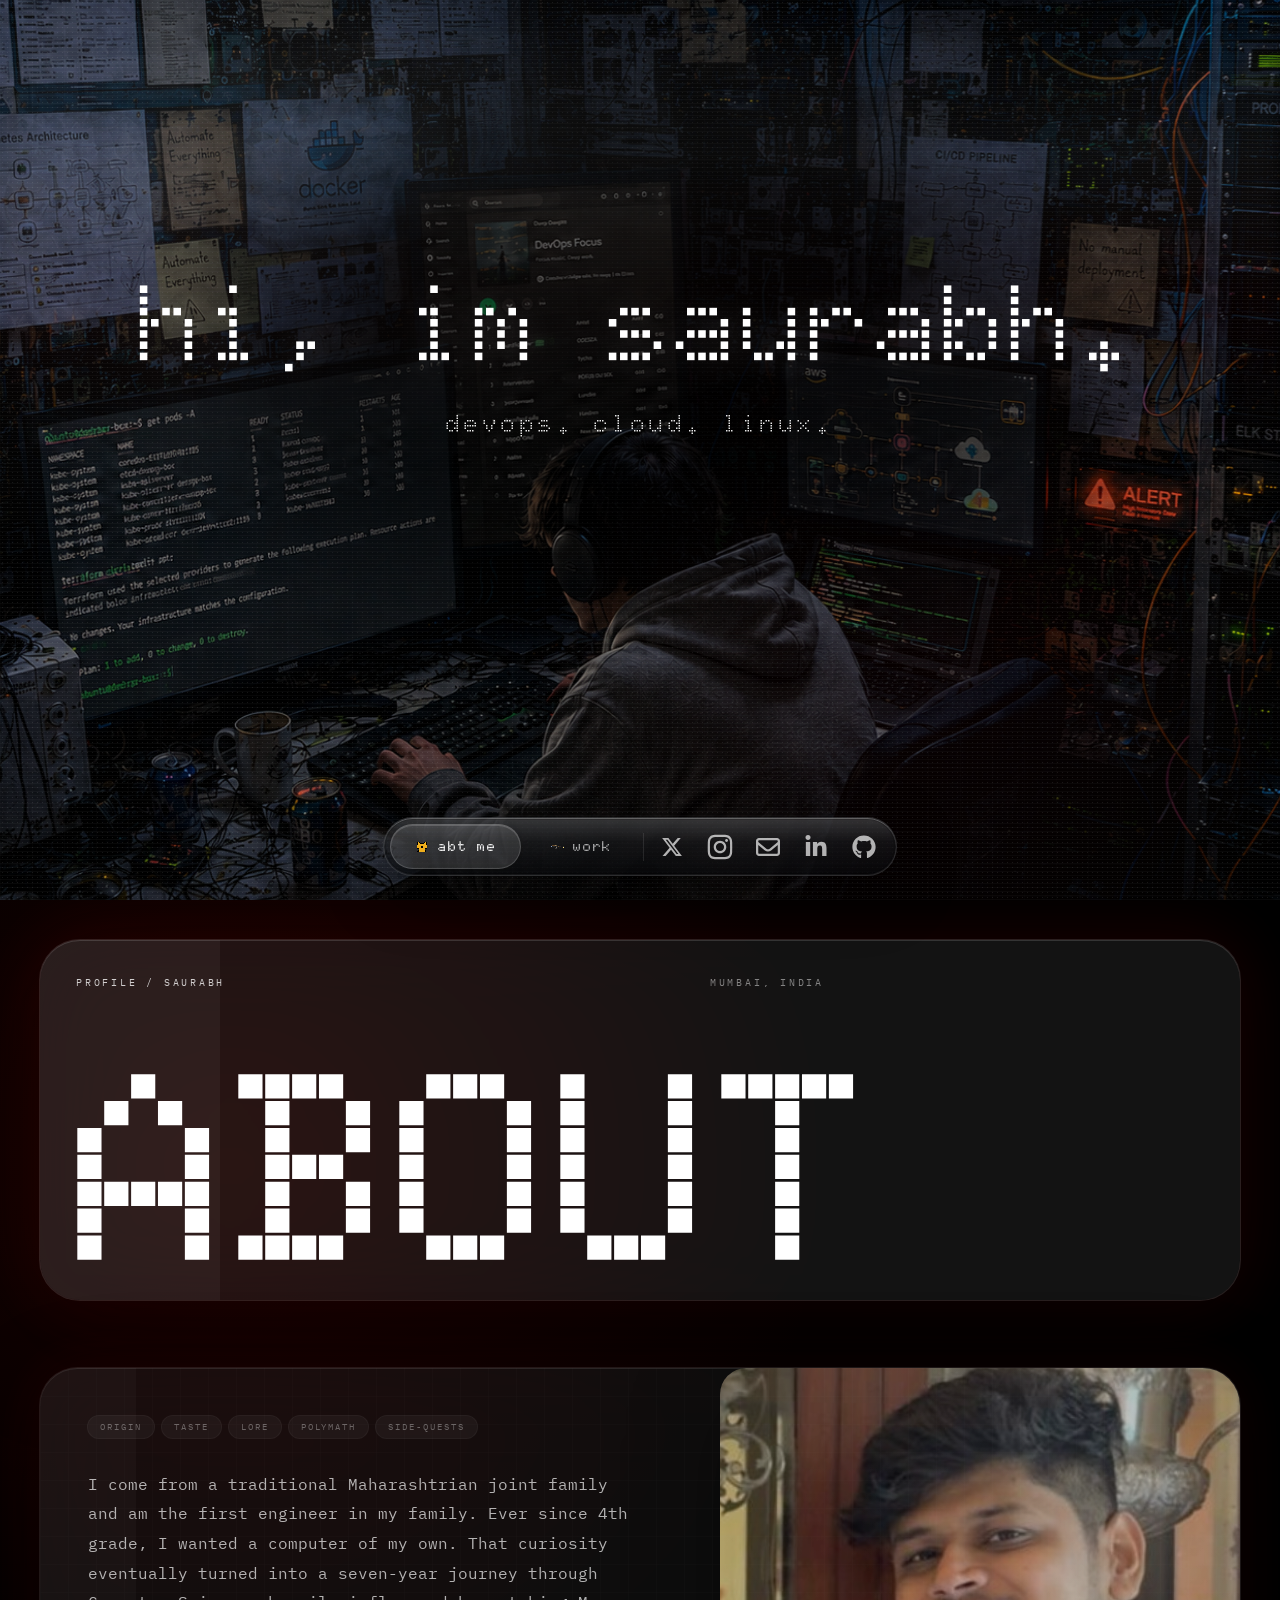
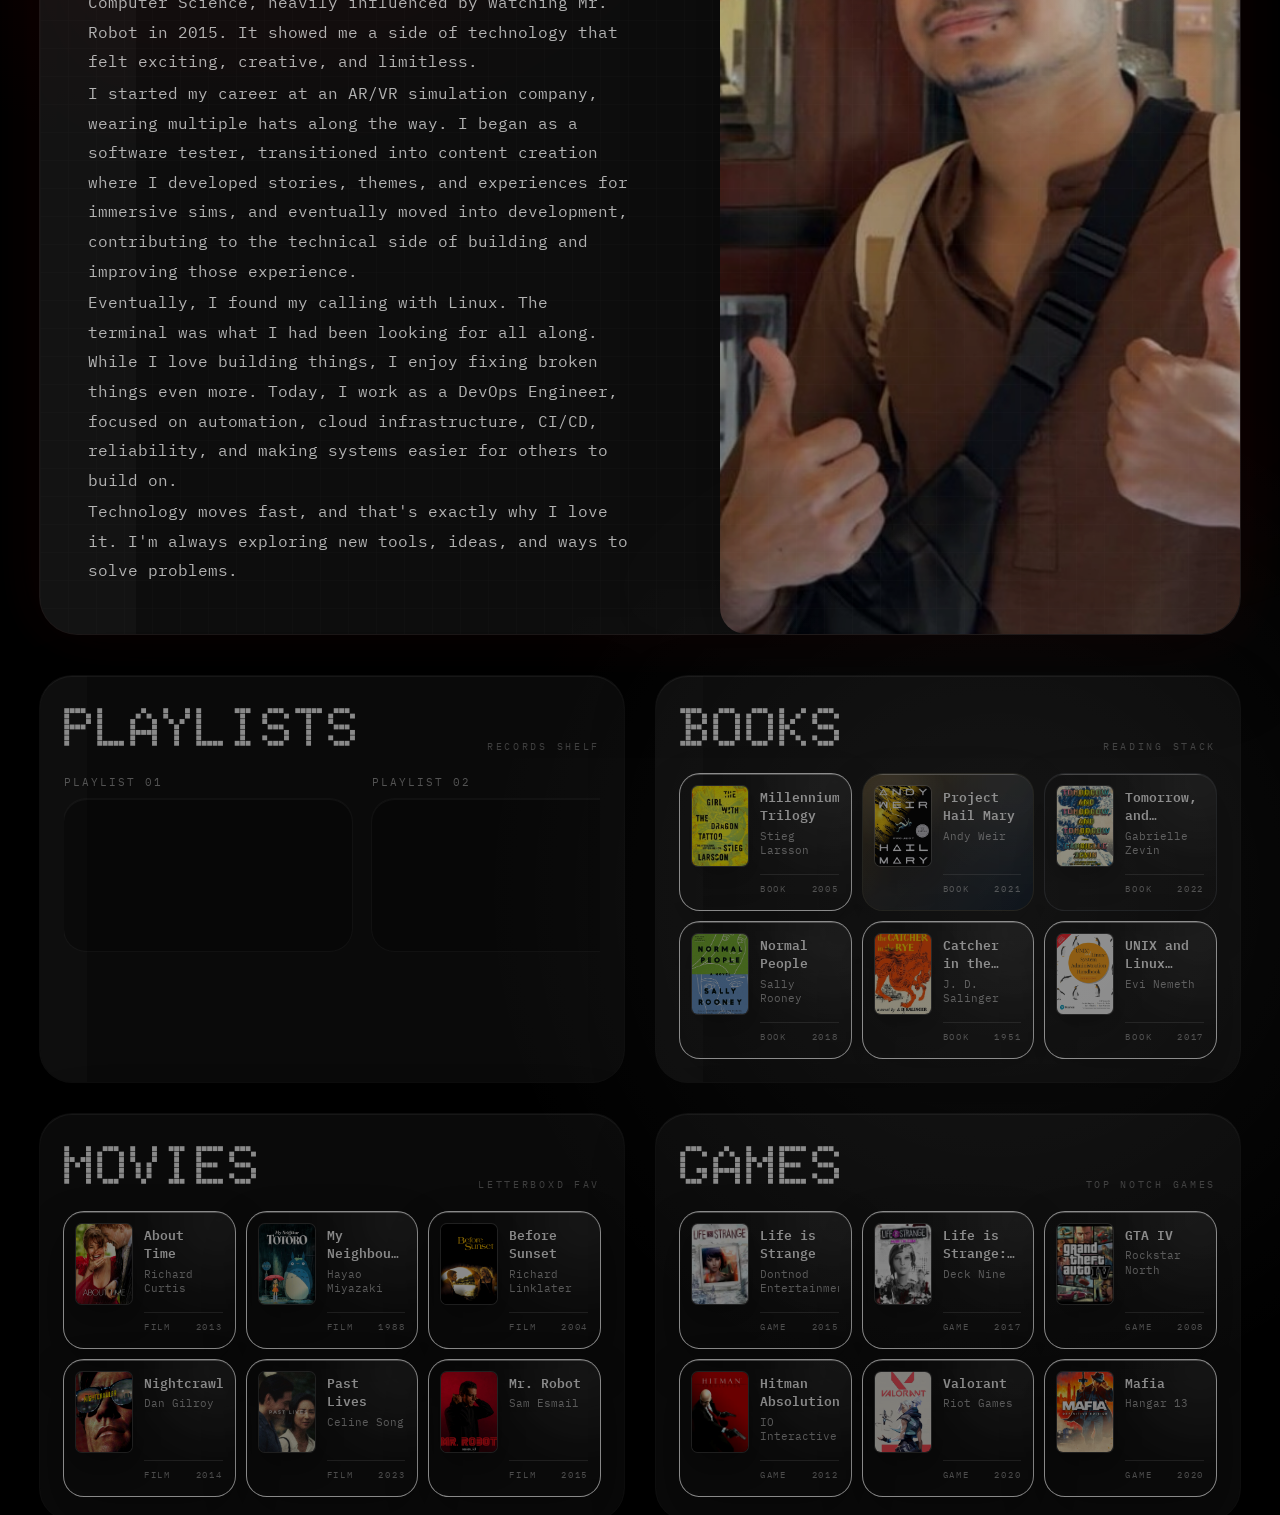
==== index.html @ ac7be582 "Initial commit baby" ====
﻿<!DOCTYPE html><html lang="en">
<head><meta charSet="utf-8"/><meta name="viewport" content="width=device-width, initial-scale=1"/><title>Saurabh Jadhav</title><link rel="preconnect" href="https://fonts.googleapis.com/"/><link rel="preconnect" href="https://fonts.gstatic.com/" crossorigin="anonymous"/><link rel="stylesheet" href="https://fonts.googleapis.com/css2?family=Doto:wght@400..900&amp;family=IBM+Plex+Mono:wght@400;500;600&amp;family=Lora:wght@500;600;700&amp;family=Tektur:wght@500;600;700;800&amp;display=swap"/><link rel="icon" type="image/png" sizes="64x64" href="favicon.png"/><link rel="shortcut icon" href="favicon.ico"/><link rel="stylesheet" href="assets/tailwind-BLJyI5Uo.css"/></head><body><main class="bg-ink text-fog"><section id="hero" class="relative isolate min-h-[100svh] overflow-hidden"><div class="absolute inset-0"><img src="background.png" alt="" class="h-full w-full object-cover object-center will-change-transform" style="transform:scale(1.08)"/></div><div aria-hidden="true" class="pointer-events-none absolute inset-0 z-[1] bg-[url(&#x27;/background.png&#x27;)] bg-cover bg-center opacity-20 mix-blend-screen will-change-transform [clip-path:polygon(0_8%,100%_0,100%_18%,0_28%)]" style="opacity:0.12;transform:translateX(18px) translateY(-10px)"></div><div aria-hidden="true" class="pointer-events-none absolute inset-0 z-[2] mix-blend-screen motion-safe:animate-hero-static [background-image:repeating-linear-gradient(0deg,rgba(255,255,255,0.16)_0px,rgba(255,255,255,0.16)_1px,transparent_1px,transparent_4px),radial-gradient(circle_at_24%_18%,rgba(255,255,255,0.18),transparent_30%),radial-gradient(circle_at_72%_76%,rgba(211,23,10,0.22),transparent_34%)]" style="opacity:0.18"></div><div aria-hidden="true" class="pointer-events-none absolute inset-0 z-[3] [background-image:linear-gradient(rgba(255,255,255,0.16)_1px,transparent_1px),linear-gradient(90deg,rgba(255,255,255,0.16)_1px,transparent_1px)] [background-size:32px_32px]" style="opacity:0.08"></div><div aria-hidden="true" class="pointer-events-none absolute inset-0 z-[4] opacity-[0.09] motion-safe:animate-hero-static [background-image:radial-gradient(rgba(255,255,255,0.95)_0.7px,transparent_0.7px)] [background-size:5px_5px]"></div><div aria-hidden="true" class="pointer-events-none absolute inset-x-0 top-0 z-[5] h-1/2 bg-[linear-gradient(180deg,transparent,rgba(255,255,255,0.26),rgba(211,23,10,0.18),transparent)] mix-blend-screen blur-sm motion-safe:animate-scan-roll" style="opacity:0.18"></div><div aria-hidden="true" class="pointer-events-none absolute inset-x-[-18%] top-[-28%] z-[5] h-[42rem] rotate-[-9deg] bg-[linear-gradient(90deg,transparent,rgba(255,255,255,0.18),transparent)] blur-2xl" style="opacity:0.14;transform:translateX(-18%)"></div><div class="relative z-10 flex min-h-[100svh] items-center justify-center px-4 py-20 text-center sm:px-6"><div class="relative w-full max-w-5xl -translate-y-10 sm:-translate-y-20 lg:-translate-y-24"><div aria-hidden="true" class="absolute left-1/2 top-1/2 -z-10 h-72 w-[min(92vw,54rem)] -translate-x-1/2 -translate-y-1/2 rounded-full bg-black/58 blur-[78px] sm:h-[22rem] md:h-[26rem]"></div><div class="relative" style="filter:blur(0px);opacity:1;transform:none"><h1 class="font-doto text-[3.25rem] leading-[1.04] font-semibold tracking-normal text-white drop-shadow-[0_0_16px_rgba(255,255,255,0.16)] sm:text-[4.5rem] md:text-[5.75rem] lg:text-[7rem]"><span class=""><span class="" style="opacity:0.35;filter:blur(8px)">h</span><span class="" style="opacity:0.35;filter:blur(8px)">i</span><span class="" style="opacity:0.35;filter:blur(8px)">,</span><span class="" style="opacity:0.35;filter:blur(8px)"> </span><span class="" style="opacity:0.35;filter:blur(8px)">i</span><span class="" style="opacity:0.35;filter:blur(8px)">m</span><span class="" style="opacity:0.35;filter:blur(8px)"> </span><span class="" style="opacity:0.35;filter:blur(8px)">s</span><span class="" style="opacity:0.35;filter:blur(8px)">a</span><span class="" style="opacity:0.35;filter:blur(8px)">u</span><span class="" style="opacity:0.35;filter:blur(8px)">r</span><span class="" style="opacity:0.35;filter:blur(8px)">a</span><span class="" style="opacity:0.35;filter:blur(8px)">b</span><span class="" style="opacity:0.35;filter:blur(8px)">h</span><span class="" style="opacity:0.35;filter:blur(8px)">.</span></span></h1><p class="mt-5 font-doto text-[14px] font-medium tracking-[0.1em] text-white/90 sm:mt-6 sm:text-[19px] sm:tracking-[0.14em] md:text-[25px]"><span class=""><span class="" style="opacity:0.35;filter:blur(8px)">d</span><span class="" style="opacity:0.35;filter:blur(8px)">e</span><span class="" style="opacity:0.35;filter:blur(8px)">v</span><span class="" style="opacity:0.35;filter:blur(8px)">o</span><span class="" style="opacity:0.35;filter:blur(8px)">p</span><span class="" style="opacity:0.35;filter:blur(8px)">s</span><span class="" style="opacity:0.35;filter:blur(8px)">.</span><span class="" style="opacity:0.35;filter:blur(8px)"> </span><span class="" style="opacity:0.35;filter:blur(8px)">c</span><span class="" style="opacity:0.35;filter:blur(8px)">l</span><span class="" style="opacity:0.35;filter:blur(8px)">o</span><span class="" style="opacity:0.35;filter:blur(8px)">u</span><span class="" style="opacity:0.35;filter:blur(8px)">d</span><span class="" style="opacity:0.35;filter:blur(8px)">.</span><span class="" style="opacity:0.35;filter:blur(8px)"> </span><span class="" style="opacity:0.35;filter:blur(8px)">l</span><span class="" style="opacity:0.35;filter:blur(8px)">i</span><span class="" style="opacity:0.35;filter:blur(8px)">n</span><span class="" style="opacity:0.35;filter:blur(8px)">u</span><span class="" style="opacity:0.35;filter:blur(8px)">x</span><span class="" style="opacity:0.35;filter:blur(8px)">.</span><span class="" style="opacity:0.35;filter:blur(8px)"> </span></span></p></div></div></div></section><header class="pointer-events-none fixed inset-x-0 bottom-[calc(0.75rem+env(safe-area-inset-bottom))] z-30 flex w-full justify-center px-2 transition-transform duration-300 ease-out sm:bottom-6 sm:px-3 translate-y-0" data-site-nav="true"><div class="pointer-events-auto relative max-w-[calc(100vw-1rem)] overflow-hidden rounded-full border border-white/14 bg-[rgba(10,12,17,0.42)] p-1 shadow-nav-glass backdrop-blur-2xl sm:max-w-full sm:p-1.5"><span aria-hidden="true" class="pointer-events-none absolute inset-0 rounded-full bg-[linear-gradient(180deg,rgba(255,255,255,0.18),rgba(255,255,255,0.045)_42%,rgba(0,0,0,0.12))]"></span><span aria-hidden="true" class="pointer-events-none absolute inset-px rounded-full border border-black/18"></span><nav aria-label="Primary" class="relative flex max-w-full items-center justify-start gap-1 overflow-x-auto [-ms-overflow-style:none] [scrollbar-width:none] sm:justify-center sm:gap-1.5 sm:overflow-visible [&amp;::-webkit-scrollbar]:hidden"><div class="relative flex shrink-0 items-center justify-center gap-0.5 sm:gap-1"><a href="index.html#about" class="relative z-10 min-w-[4.65rem] shrink-0 rounded-full px-2.5 py-2.5 text-center font-doto text-[10px] font-black tracking-[0.06em] outline-none focus-visible:ring-1 focus-visible:ring-white/30 sm:min-w-[7rem] sm:px-6 sm:py-3 sm:text-[14px] sm:tracking-[0.12em] text-white" tabindex="0"><span class="absolute inset-0 -z-10 rounded-full border border-white/16 bg-white/12 shadow-[inset_0_1px_0_rgba(255,255,255,0.16),0_8px_24px_rgba(0,0,0,0.22)]"></span><span class="relative z-10 flex items-center justify-center gap-1.5 sm:gap-2"><img src="./assets/cat.png" alt="Pixel Heart" class="h-4 w-4 shrink-0 sm:h-4 sm:w-3 [image-rendering:pixelated]">abt me</span></a><a href="work.html" class="relative z-10 min-w-[4.65rem] shrink-0 rounded-full px-2.5 py-2.5 text-center font-doto text-[10px] font-black tracking-[0.06em] outline-none focus-visible:ring-1 focus-visible:ring-white/30 sm:min-w-[7rem] sm:px-6 sm:py-3 sm:text-[14px] sm:tracking-[0.12em] text-white/70" tabindex="0"><span class="relative z-10 flex items-center justify-center gap-1.5 sm:gap-2"><img src="./assets/pc.png" alt="" aria-hidden="true" class="h-4 w-4 shrink-0 sm:h-4 sm:w-4" style="image-rendering:pixelated"/>work</span></a></div><span aria-hidden="true" class="h-7 w-px shrink-0 bg-white/10"></span><div class="flex shrink-0 items-center gap-0.5 pr-0.5 sm:gap-1 sm:pr-1"><a aria-label="X" class="flex h-9 w-9 shrink-0 items-center justify-center rounded-full text-white/68 transition-colors duration-150 hover:text-white sm:h-11 sm:w-11" href="https://x.com/sauwurabh" rel="noreferrer" target="_blank"><svg stroke="currentColor" fill="currentColor" stroke-width="0" viewBox="0 0 512 512" class="h-5 w-5 sm:h-5.5 sm:w-5.5" height="1em" width="1em" xmlns="http://www.w3.org/2000/svg"><path d="M389.2 48h70.6L305.6 224.2 487 464H345L233.7 318.6 106.5 464H35.8L200.7 275.5 26.8 48H172.4L272.9 180.9 389.2 48zM364.4 421.8h39.1L151.1 88h-42L364.4 421.8z"></path></svg></a><a aria-label="Instagram" class="flex h-9 w-9 shrink-0 items-center justify-center rounded-full text-white/68 transition-colors duration-150 hover:text-white sm:h-11 sm:w-11" href="https://www.instagram.com/sauwurabh/" rel="noreferrer" target="_blank"><svg stroke="currentColor" fill="currentColor" stroke-width="0" viewBox="0 0 448 512" class="h-6 w-6 sm:h-7 sm:w-7" height="1em" width="1em" xmlns="http://www.w3.org/2000/svg"><path d="M224.1 141c-63.6 0-114.9 51.3-114.9 114.9s51.3 114.9 114.9 114.9S339 319.5 339 255.9 287.7 141 224.1 141zm0 189.6c-41.1 0-74.7-33.5-74.7-74.7s33.5-74.7 74.7-74.7 74.7 33.5 74.7 74.7-33.6 74.7-74.7 74.7zm146.4-194.3c0 14.9-12 26.8-26.8 26.8-14.9 0-26.8-12-26.8-26.8s12-26.8 26.8-26.8 26.8 12 26.8 26.8zm76.1 27.2c-1.7-35.9-9.9-67.7-36.2-93.9-26.2-26.2-58-34.4-93.9-36.2-37-2.1-147.9-2.1-184.9 0-35.8 1.7-67.6 9.9-93.9 36.1s-34.4 58-36.2 93.9c-2.1 37-2.1 147.9 0 184.9 1.7 35.9 9.9 67.7 36.2 93.9s58 34.4 93.9 36.2c37 2.1 147.9 2.1 184.9 0 35.9-1.7 67.7-9.9 93.9-36.2 26.2-26.2 34.4-58 36.2-93.9 2.1-37 2.1-147.8 0-184.8zM398.8 388c-7.8 19.6-22.9 34.7-42.6 42.6-29.5 11.7-99.5 9-132.1 9s-102.7 2.6-132.1-9c-19.6-7.8-34.7-22.9-42.6-42.6-11.7-29.5-9-99.5-9-132.1s-2.6-102.7 9-132.1c7.8-19.6 22.9-34.7 42.6-42.6 29.5-11.7 99.5-9 132.1-9s102.7-2.6 132.1 9c19.6 7.8 34.7 22.9 42.6 42.6 11.7 29.5 9 99.5 9 132.1s2.7 102.7-9 132.1z"></path></svg></a><a aria-label="Mail" class="flex h-9 w-9 shrink-0 items-center justify-center rounded-full text-white/68 transition-colors duration-150 hover:text-white sm:h-11 sm:w-11" href="https://mail.google.com/mail/?view=cm&amp;fs=1&amp;to=saurabh9work%40gmail.com" rel="noreferrer" target="_blank"><svg stroke="currentColor" fill="currentColor" stroke-width="0" viewBox="0 0 512 512" class="h-5 w-5 sm:h-6 sm:w-6" height="1em" width="1em" xmlns="http://www.w3.org/2000/svg"><path d="M64 112c-8.8 0-16 7.2-16 16l0 22.1L220.5 291.7c20.7 17 50.4 17 71.1 0L464 150.1l0-22.1c0-8.8-7.2-16-16-16L64 112zM48 212.2L48 384c0 8.8 7.2 16 16 16l384 0c8.8 0 16-7.2 16-16l0-171.8L322 328.8c-38.4 31.5-93.7 31.5-132 0L48 212.2zM0 128C0 92.7 28.7 64 64 64l384 0c35.3 0 64 28.7 64 64l0 256c0 35.3-28.7 64-64 64L64 448c-35.3 0-64-28.7-64-64L0 128z"></path></svg></a><a aria-label="LinkedIn" class="flex h-9 w-9 shrink-0 items-center justify-center rounded-full text-white/68 transition-colors duration-150 hover:text-white sm:h-11 sm:w-11" href="https://www.linkedin.com/in/saurabh--jadhav/" rel="noreferrer" target="_blank"><svg stroke="currentColor" fill="currentColor" stroke-width="0" viewBox="0 0 448 512" class="h-5 w-5 sm:h-6 sm:w-6" height="1em" width="1em" xmlns="http://www.w3.org/2000/svg"><path d="M100.28 448H7.4V148.9h92.88zM53.79 108.1C24.09 108.1 0 83.5 0 53.8a53.79 53.79 0 0 1 107.58 0c0 29.7-24.1 54.3-53.79 54.3zM447.9 448h-92.68V302.4c0-34.7-.7-79.2-48.29-79.2-48.29 0-55.69 37.7-55.69 76.7V448h-92.78V148.9h89.08v40.8h1.3c12.4-23.5 42.69-48.3 87.88-48.3 94 0 111.28 61.9 111.28 142.3V448z"></path></svg></a><a aria-label="GitHub" class="flex h-9 w-9 shrink-0 items-center justify-center rounded-full text-white/68 transition-colors duration-150 hover:text-white sm:h-11 sm:w-11" href="https://github.com/saurabh-jadhav-09" rel="noreferrer" target="_blank"><svg stroke="currentColor" fill="currentColor" stroke-width="0" viewBox="0 0 496 512" class="h-5 w-5 sm:h-6 sm:w-6" height="1em" width="1em" xmlns="http://www.w3.org/2000/svg"><path d="M165.9 397.4c0 2-2.3 3.6-5.2 3.6-3.3.3-5.6-1.3-5.6-3.6 0-2 2.3-3.6 5.2-3.6 3-.3 5.6 1.3 5.6 3.6zm-31.1-4.5c-.7 2 1.3 4.3 4.3 4.9 2.6 1 5.6 0 6.2-2s-1.3-4.3-4.3-5.2c-2.6-.7-5.5.3-6.2 2.3zm44.2-1.7c-2.9.7-4.9 2.6-4.6 4.9.3 2 2.9 3.3 5.9 2.6 2.9-.7 4.9-2.6 4.6-4.6-.3-1.9-3-3.2-5.9-2.9zM244.8 8C106.1 8 0 113.3 0 252c0 110.9 69.8 205.8 169.5 239.2 12.8 2.3 17.3-5.6 17.3-12.1 0-6.2-.3-40.4-.3-61.4 0 0-70 15-84.7-29.8 0 0-11.4-29.1-27.8-36.6 0 0-22.9-15.7 1.6-15.4 0 0 24.9 2 38.6 25.8 21.9 38.6 58.6 27.5 72.9 20.9 2.3-16 8.8-27.1 16-33.7-55.9-6.2-112.3-14.3-112.3-110.5 0-27.5 7.6-41.3 23.6-58.9-2.6-6.5-11.1-33.3 2.6-67.9 20.9-6.5 69 27 69 27 20-5.6 41.5-8.5 62.8-8.5s42.8 2.9 62.8 8.5c0 0 48.1-33.6 69-27 13.7 34.7 5.2 61.4 2.6 67.9 16 17.7 25.8 31.5 25.8 58.9 0 96.5-58.9 104.2-114.8 110.5 9.2 7.9 17 22.9 17 46.4 0 33.7-.3 75.4-.3 83.6 0 6.5 4.6 14.4 17.3 12.1C428.2 457.8 496 362.9 496 252 496 113.3 383.5 8 244.8 8zM97.2 352.9c-1.3 1-1 3.3.7 5.2 1.6 1.6 3.9 2.3 5.2 1 1.3-1 1-3.3-.7-5.2-1.6-1.6-3.9-2.3-5.2-1zm-10.8-8.1c-.7 1.3.3 2.9 2.3 3.9 1.6 1 3.6.7 4.3-.7.7-1.3-.3-2.9-2.3-3.9-2-.6-3.6-.3-4.3.7zm32.4 35.6c-1.6 1.3-1 4.3 1.3 6.2 2.3 2.3 5.2 2.6 6.5 1 1.3-1.3.7-4.3-1.3-6.2-2.2-2.3-5.2-2.6-6.5-1zm-11.4-14.7c-1.6 1-1.6 3.6 0 5.9 1.6 2.3 4.3 3.3 5.6 2.3 1.6-1.3 1.6-3.9 0-6.2-1.4-2.3-4-3.3-5.6-2z"></path></svg></a></div></nav></div></header><section id="about" class="relative isolate min-h-screen-nav overflow-hidden bg-ink font-mono text-fog"><div aria-hidden="true" class="pointer-events-none absolute inset-0 -z-10 opacity-10 [background-image:radial-gradient(rgba(255,255,255,0.52)_0.62px,transparent_0.62px)] [background-size:6px_6px]"></div><div aria-hidden="true" class="pointer-events-none absolute inset-0 -z-20 bg-[radial-gradient(circle_at_18%_12%,rgba(211,23,10,0.12),transparent_28%),radial-gradient(circle_at_78%_72%,rgba(255,255,255,0.055),transparent_30%)]"></div><div aria-hidden="true" class="pointer-events-none absolute -right-32 top-1/3 -z-10 h-[30rem] w-[30rem] rounded-full bg-accent/16 blur-3xl" style="opacity:0.14;transform:translateY(44px)"></div><div class="mx-auto min-h-screen-nav w-full max-w-[1460px] px-4 py-6 pb-[calc(var(--site-nav-height)+2rem+env(safe-area-inset-bottom))] sm:px-8 sm:py-8 lg:px-10 lg:py-10 relative z-10 grid gap-8"><div><header class="relative isolate overflow-hidden rounded-[2rem] bg-white/[0.075] p-5 shadow-[0_30px_120px_rgba(0,0,0,0.42),0_0_74px_rgba(211,23,10,0.16),inset_0_1px_0_rgba(255,255,255,0.14)] ring-1 ring-white/12 backdrop-blur-2xl motion-safe:animate-glass-breathe sm:p-7 lg:rounded-[2.5rem] lg:p-9"><div aria-hidden="true" class="pointer-events-none absolute inset-y-0 -z-10 w-1/2 motion-safe:animate-glass-sheen left-[-35%] bg-white/[0.045] motion-safe:[animation-delay:-5.5s] motion-safe:[animation-duration:10.8s]"></div><div class="grid gap-2 font-mono text-[0.56rem] uppercase tracking-[0.18em] text-white/48 sm:grid-cols-3 sm:items-start sm:gap-3 sm:text-[0.62rem] sm:tracking-[0.28em]"><p class="text-white/78">profile / saurabh</p><p class="sm:text-right">mumbai, india</p></div><div class="pt-12 sm:pt-16 lg:pt-20"><h2 class="motion-safe:animate-work-reveal font-doto text-[clamp(4.2rem,21vw,19rem)] font-black uppercase leading-[0.72] tracking-section text-white [animation-delay:90ms] sm:text-[clamp(5.8rem,21vw,19rem)]">about</h2></div></header></div><main class="relative isolate min-w-0 w-full overflow-hidden rounded-[1.5rem] bg-white/[0.07] shadow-[0_24px_100px_rgba(0,0,0,0.42),0_0_64px_rgba(211,23,10,0.12),inset_0_1px_0_rgba(255,255,255,0.12)] ring-1 ring-white/12 backdrop-blur-2xl motion-safe:animate-glass-breathe motion-safe:[animation-delay:-2.8s] motion-safe:[animation-duration:12.2s] sm:rounded-[2rem] lg:rounded-[2.35rem]" style="opacity:0.76;transform:translateY(36px)"><div aria-hidden="true" class="pointer-events-none absolute inset-y-0 -z-10 w-1/2 motion-safe:animate-glass-sheen left-[-42%] bg-white/[0.035] motion-safe:[animation-delay:-3.9s] motion-safe:[animation-duration:12.4s]"></div><div aria-hidden="true" class="pointer-events-none absolute inset-0 z-10 opacity-[0.08] mix-blend-screen [background-image:linear-gradient(rgba(255,255,255,0.16)_1px,transparent_1px),linear-gradient(90deg,rgba(255,255,255,0.16)_1px,transparent_1px)] [background-size:28px_28px]"></div><div class="grid gap-6 lg:min-h-[44rem] lg:grid-cols-[minmax(0,1fr)_minmax(24rem,0.76fr)] lg:gap-8 xl:grid-cols-[minmax(0,0.96fr)_minmax(30rem,0.78fr)] xl:gap-10"><div class="flex min-w-0 flex-col justify-center p-4 sm:p-7 lg:p-9 xl:p-12"><div class="max-w-[54rem]"><div class="mb-8 flex flex-wrap gap-2 font-mono text-[0.56rem] uppercase tracking-[0.22em] text-white/46"><span class="rounded-full bg-white/[0.055] px-3 py-1 ring-1 ring-white/10">origin</span><span class="rounded-full bg-white/[0.055] px-3 py-1 ring-1 ring-white/10">taste</span><span class="rounded-full bg-white/[0.055] px-3 py-1 ring-1 ring-white/10">lore</span><span class="rounded-full bg-white/[0.055] px-3 py-1 ring-1 ring-white/10">polymath</span><span class="rounded-full bg-white/[0.055] px-3 py-1 ring-1 ring-white/10">side-quests</span></div><div class="max-w-[72ch] text-[0.92rem] leading-[1.85] text-white/90 sm:text-[1rem]"><div class="max-w-[74ch] space-y-0.5 lg:max-w-[78ch]">
  
  
  <p class="text-white/92">I come from a traditional Maharashtrian joint family and am the first engineer in my family. Ever since 4th grade, I wanted a computer of my own. That curiosity eventually turned into a seven-year journey through Computer Science, heavily influenced by watching Mr. Robot in 2015. It showed me a side of technology that felt exciting, creative, and limitless.</p>

  <p class="text-white/92">I started my career at an AR/VR simulation company, wearing multiple hats along the way. I began as a software tester, transitioned into content creation where I developed stories, themes, and experiences for immersive sims, and eventually moved into development, contributing to the technical side of building and improving those experience.</p>
  
  <p class="text-white/92">Eventually, I found my calling with Linux. The terminal was what I had been looking for all along. While I love building things, I enjoy fixing broken things even more. Today, I work as a DevOps Engineer, focused on automation, cloud infrastructure, CI/CD, reliability, and making systems easier for others to build on.</p>
  
  <p class="text-white/92">Technology moves fast, and that's exactly why I love it. I'm always exploring new tools, ideas, and ways to solve problems.</p>
  

</div></div></div></div><aside class="order-first min-h-[22rem] sm:min-h-[34rem] lg:order-none lg:min-h-full"><div class="relative h-full min-h-[22rem] overflow-hidden rounded-[1.25rem] bg-black/35 shadow-[0_30px_90px_rgba(0,0,0,0.38)] sm:min-h-[34rem] sm:rounded-[1.65rem] lg:min-h-full"><div class="absolute inset-[-8%] will-change-transform" style="transform:translateY(38px) scale(1.04) rotate(1.4deg)"><div aria-label="Portrait of Saurabh" class="h-full w-full bg-steel bg-cover bg-center bg-no-repeat" style="background-image:url('profile.png')"></div></div><div aria-hidden="true" class="pointer-events-none absolute inset-0 bg-[radial-gradient(circle_at_70%_18%,rgba(255,255,255,0.18),transparent_28%),linear-gradient(180deg,rgba(255,255,255,0.08),transparent_32%,rgba(0,0,0,0.18))]"></div></div></aside></div></main><footer class="flex w-full flex-col gap-8" style="opacity:0.72;transform:translateY(28px)"><div class="grid w-full gap-8 lg:grid-cols-2"><div class="relative isolate min-w-0 overflow-hidden rounded-[2rem] bg-white/[0.075] p-5 shadow-[0_18px_70px_rgba(0,0,0,0.34),inset_0_1px_0_rgba(255,255,255,0.10)] ring-1 ring-white/10 motion-safe:animate-glass-breathe [contain:paint] sm:p-6 motion-safe:[animation-delay:-5.6s] motion-safe:[animation-duration:13.1s]" style="opacity:0.75;transform:translateY(18px)"><div aria-hidden="true" class="pointer-events-none absolute inset-y-0 -z-10 w-1/2 motion-safe:animate-glass-sheen left-[-42%] bg-white/[0.032] motion-safe:[animation-delay:-7.4s] motion-safe:[animation-duration:14.2s]"></div><section><div class="flex items-end justify-between gap-4"><h2 class="font-doto text-[2rem] font-black uppercase leading-none tracking-section text-white sm:text-[3.4rem]">playlists</h2><p class="font-mono text-[0.56rem] uppercase tracking-[0.2em] text-white/42 sm:text-[0.6rem] sm:tracking-[0.28em]">records shelf</p></div><div class="mt-5 max-w-full overflow-x-auto pb-3 [-ms-overflow-style:none] [scrollbar-width:none] [&amp;::-webkit-scrollbar]:hidden"><div class="flex w-max max-w-none gap-4 sm:gap-5"><div class="w-[min(17.5rem,calc(100vw-4rem))] flex-none space-y-2 sm:w-72"><p class="font-mono text-[0.68rem] uppercase tracking-[0.18em] text-white/58">Playlist 01</p><div class="overflow-hidden rounded-[1.4rem] bg-theme-black/24 shadow-[inset_0_1px_0_rgba(255,255,255,0.08)] ring-1 ring-white/6"><iframe title="Playlist 01" src="https://open.spotify.com/embed/playlist/4TGBPS7rNeQ8NoDWRJEeUq?utm_source=generator" class="block h-[152px]" width="100%" height="152" allow="autoplay; clipboard-write; encrypted-media; fullscreen; picture-in-picture" loading="lazy"></iframe></div></div><div class="w-[min(17.5rem,calc(100vw-4rem))] flex-none space-y-2 sm:w-72"><p class="font-mono text-[0.68rem] uppercase tracking-[0.18em] text-white/58">Playlist 02</p><div class="overflow-hidden rounded-[1.4rem] bg-theme-black/24 shadow-[inset_0_1px_0_rgba(255,255,255,0.08)] ring-1 ring-white/6"><iframe title="Playlist 02" src="https://open.spotify.com/embed/playlist/1PzbJysjvEmlBXY9GV68Te?utm_source=generator" class="block h-[152px]" width="100%" height="152" allow="autoplay; clipboard-write; encrypted-media; fullscreen; picture-in-picture" loading="lazy"></iframe></div></div></div></div></section></div><div class="relative isolate min-w-0 overflow-hidden rounded-[2rem] bg-white/[0.075] p-5 shadow-[0_18px_70px_rgba(0,0,0,0.34),inset_0_1px_0_rgba(255,255,255,0.10)] ring-1 ring-white/10 motion-safe:animate-glass-breathe [contain:paint] sm:p-6 motion-safe:[animation-delay:-8.2s] motion-safe:[animation-duration:12.6s]" style="opacity:0.75;transform:translateY(18px)"><div aria-hidden="true" class="pointer-events-none absolute inset-y-0 -z-10 w-1/2 motion-safe:animate-glass-sheen left-[-42%] bg-white/[0.03] motion-safe:[animation-delay:-2.2s] motion-safe:[animation-duration:13.7s]"></div><section><div class="flex items-end justify-between gap-4"><h2 class="font-doto text-[2rem] font-black uppercase leading-none tracking-section text-white sm:text-[3.4rem]">books</h2><p class="font-mono text-[0.56rem] uppercase tracking-[0.2em] text-white/42 sm:text-[0.6rem] sm:tracking-[0.28em]">reading stack</p></div><div class="mt-5 grid gap-3 sm:grid-cols-2 xl:grid-cols-3"><article class="relative min-h-[8.5rem] overflow-hidden rounded-[1.25rem] p-3 shadow-[0_18px_46px_rgba(0,0,0,0.24),inset_0_1px_0_rgba(255,255,255,0.12)] ring-1 bg-[radial-gradient(circle_at_18%_14%,rgba(255,230,80,0.28),transparent_30%),linear-gradient(135deg,rgba(40,40,10,0.52),rgba(255,255,255,0.07)_48%,rgba(211,23,10,0.16))] ring-yellow-100/18"><div class="pointer-events-none absolute inset-x-0 top-0 h-px bg-white/35"></div><div class="pointer-events-none absolute -right-10 -top-12 h-28 w-28 rounded-full bg-white/14 blur-2xl"></div><div class="relative flex h-full items-start gap-3"><div class="relative h-20 w-14 flex-none overflow-hidden rounded-md bg-black/34 shadow-[0_12px_28px_rgba(0,0,0,0.28),inset_0_1px_0_rgba(255,255,255,0.12)] ring-1 ring-white/18"><img src="books/millennium-trilogy.png" alt="Millennium Trilogy" class="h-full w-full object-cover saturate-[1.18] contrast-[1.04]" loading="lazy"/></div><div class="flex min-w-0 flex-1 flex-col justify-between self-stretch py-0.5"><div class="space-y-1"><p class="text-[0.82rem] font-semibold leading-snug text-white line-clamp-2">Millennium Trilogy</p><p class="text-[0.68rem] leading-snug text-white/62 line-clamp-2">Stieg Larsson</p></div><div class="mt-3 flex items-center justify-between gap-2 border-t border-white/16 pt-2 font-mono text-[0.54rem] uppercase tracking-[0.2em] text-white/52"><span>book</span><span>2005</span></div></div></div></article><article class="relative min-h-[8.5rem] overflow-hidden rounded-[1.25rem] p-3 shadow-[0_18px_46px_rgba(0,0,0,0.24),inset_0_1px_0_rgba(255,255,255,0.12)] ring-1 bg-[radial-gradient(circle_at_18%_18%,rgba(255,255,255,0.2),transparent_30%),linear-gradient(135deg,rgba(244,180,55,0.26),rgba(255,255,255,0.07)_45%,rgba(0,40,85,0.3))] ring-yellow-100/16"><div class="pointer-events-none absolute inset-x-0 top-0 h-px bg-white/35"></div><div class="pointer-events-none absolute -right-10 -top-12 h-28 w-28 rounded-full bg-white/14 blur-2xl"></div><div class="relative flex h-full items-start gap-3"><div class="relative h-20 w-14 flex-none overflow-hidden rounded-md bg-black/34 shadow-[0_12px_28px_rgba(0,0,0,0.28),inset_0_1px_0_rgba(255,255,255,0.12)] ring-1 ring-white/18"><img src="books/project-hail-mary.png" alt="Project Hail Mary" class="h-full w-full object-cover saturate-[1.18] contrast-[1.04]" loading="lazy"/></div><div class="flex min-w-0 flex-1 flex-col justify-between self-stretch py-0.5"><div class="space-y-1"><p class="text-[0.82rem] font-semibold leading-snug text-white line-clamp-2">Project Hail Mary</p><p class="text-[0.68rem] leading-snug text-white/62 line-clamp-2">Andy Weir</p></div><div class="mt-3 flex items-center justify-between gap-2 border-t border-white/16 pt-2 font-mono text-[0.54rem] uppercase tracking-[0.2em] text-white/52"><span>book</span><span>2021</span></div></div></div></article><article class="relative min-h-[8.5rem] overflow-hidden rounded-[1.25rem] p-3 shadow-[0_18px_46px_rgba(0,0,0,0.24),inset_0_1px_0_rgba(255,255,255,0.12)] ring-1 bg-[radial-gradient(circle_at_18%_14%,rgba(120,180,255,0.22),transparent_30%),linear-gradient(135deg,rgba(0,40,85,0.48),rgba(255,120,180,0.18)_44%,rgba(255,255,255,0.06))] ring-blue-100/18"><div class="pointer-events-none absolute inset-x-0 top-0 h-px bg-white/35"></div><div class="pointer-events-none absolute -right-10 -top-12 h-28 w-28 rounded-full bg-white/14 blur-2xl"></div><div class="relative flex h-full items-start gap-3"><div class="relative h-20 w-14 flex-none overflow-hidden rounded-md bg-black/34 shadow-[0_12px_28px_rgba(0,0,0,0.28),inset_0_1px_0_rgba(255,255,255,0.12)] ring-1 ring-white/18"><img src="books/tomorrow-and-tomorrow-and-tomorrow.png" alt="Tomorrow, and Tomorrow, and Tomorrow" class="h-full w-full object-cover saturate-[1.18] contrast-[1.04]" loading="lazy"/></div><div class="flex min-w-0 flex-1 flex-col justify-between self-stretch py-0.5"><div class="space-y-1"><p class="text-[0.82rem] font-semibold leading-snug text-white line-clamp-2">Tomorrow, and Tomorrow, and Tomorrow</p><p class="text-[0.68rem] leading-snug text-white/62 line-clamp-2">Gabrielle Zevin</p></div><div class="mt-3 flex items-center justify-between gap-2 border-t border-white/16 pt-2 font-mono text-[0.54rem] uppercase tracking-[0.2em] text-white/52"><span>book</span><span>2022</span></div></div></div></article><article class="relative min-h-[8.5rem] overflow-hidden rounded-[1.25rem] p-3 shadow-[0_18px_46px_rgba(0,0,0,0.24),inset_0_1px_0_rgba(255,255,255,0.12)] ring-1 bg-[radial-gradient(circle_at_18%_16%,rgba(120,200,140,0.24),transparent_30%),linear-gradient(135deg,rgba(20,60,80,0.52),rgba(255,255,255,0.06)_48%,rgba(0,40,85,0.22))] ring-emerald-100/16"><div class="pointer-events-none absolute inset-x-0 top-0 h-px bg-white/35"></div><div class="pointer-events-none absolute -right-10 -top-12 h-28 w-28 rounded-full bg-white/14 blur-2xl"></div><div class="relative flex h-full items-start gap-3"><div class="relative h-20 w-14 flex-none overflow-hidden rounded-md bg-black/34 shadow-[0_12px_28px_rgba(0,0,0,0.28),inset_0_1px_0_rgba(255,255,255,0.12)] ring-1 ring-white/18"><img src="books/normal-people.png" alt="Normal People" class="h-full w-full object-cover saturate-[1.18] contrast-[1.04]" loading="lazy"/></div><div class="flex min-w-0 flex-1 flex-col justify-between self-stretch py-0.5"><div class="space-y-1"><p class="text-[0.82rem] font-semibold leading-snug text-white line-clamp-2">Normal People</p><p class="text-[0.68rem] leading-snug text-white/62 line-clamp-2">Sally Rooney</p></div><div class="mt-3 flex items-center justify-between gap-2 border-t border-white/16 pt-2 font-mono text-[0.54rem] uppercase tracking-[0.2em] text-white/52"><span>book</span><span>2018</span></div></div></div></article><article class="relative min-h-[8.5rem] overflow-hidden rounded-[1.25rem] p-3 shadow-[0_18px_46px_rgba(0,0,0,0.24),inset_0_1px_0_rgba(255,255,255,0.12)] ring-1 bg-[radial-gradient(circle_at_18%_16%,rgba(255,160,80,0.26),transparent_30%),linear-gradient(135deg,rgba(80,40,10,0.46),rgba(255,255,255,0.08)_48%,rgba(211,23,10,0.12))] ring-orange-200/18"><div class="pointer-events-none absolute inset-x-0 top-0 h-px bg-white/35"></div><div class="pointer-events-none absolute -right-10 -top-12 h-28 w-28 rounded-full bg-white/14 blur-2xl"></div><div class="relative flex h-full items-start gap-3"><div class="relative h-20 w-14 flex-none overflow-hidden rounded-md bg-black/34 shadow-[0_12px_28px_rgba(0,0,0,0.28),inset_0_1px_0_rgba(255,255,255,0.12)] ring-1 ring-white/18"><img src="books/catcher-in-the-rye.png" alt="Catcher in the Rye" class="h-full w-full object-cover saturate-[1.18] contrast-[1.04]" loading="lazy"/></div><div class="flex min-w-0 flex-1 flex-col justify-between self-stretch py-0.5"><div class="space-y-1"><p class="text-[0.82rem] font-semibold leading-snug text-white line-clamp-2">Catcher in the Rye</p><p class="text-[0.68rem] leading-snug text-white/62 line-clamp-2">J. D. Salinger</p></div><div class="mt-3 flex items-center justify-between gap-2 border-t border-white/16 pt-2 font-mono text-[0.54rem] uppercase tracking-[0.2em] text-white/52"><span>book</span><span>1951</span></div></div></div></article><article class="relative min-h-[8.5rem] overflow-hidden rounded-[1.25rem] p-3 shadow-[0_18px_46px_rgba(0,0,0,0.24),inset_0_1px_0_rgba(255,255,255,0.12)] ring-1 bg-[radial-gradient(circle_at_18%_14%,rgba(255,180,100,0.26),transparent_30%),linear-gradient(135deg,rgba(40,30,20,0.5),rgba(255,255,255,0.07)_48%,rgba(0,40,85,0.2))] ring-orange-100/16"><div class="pointer-events-none absolute inset-x-0 top-0 h-px bg-white/35"></div><div class="pointer-events-none absolute -right-10 -top-12 h-28 w-28 rounded-full bg-white/14 blur-2xl"></div><div class="relative flex h-full items-start gap-3"><div class="relative h-20 w-14 flex-none overflow-hidden rounded-md bg-black/34 shadow-[0_12px_28px_rgba(0,0,0,0.28),inset_0_1px_0_rgba(255,255,255,0.12)] ring-1 ring-white/18"><img src="books/unix-and-linux-handbook.png" alt="UNIX and Linux Handbook" class="h-full w-full object-cover saturate-[1.18] contrast-[1.04]" loading="lazy"/></div><div class="flex min-w-0 flex-1 flex-col justify-between self-stretch py-0.5"><div class="space-y-1"><p class="text-[0.82rem] font-semibold leading-snug text-white line-clamp-2">UNIX and Linux Handbook</p><p class="text-[0.68rem] leading-snug text-white/62 line-clamp-2">Evi Nemeth</p></div><div class="mt-3 flex items-center justify-between gap-2 border-t border-white/16 pt-2 font-mono text-[0.54rem] uppercase tracking-[0.2em] text-white/52"><span>book</span><span>2017</span></div></div></div></article>
</div></section></div></div><div class="grid w-full gap-8 lg:grid-cols-2"><div class="relative isolate min-w-0 overflow-hidden rounded-[2rem] bg-white/[0.075] p-5 shadow-[0_18px_70px_rgba(0,0,0,0.34),inset_0_1px_0_rgba(255,255,255,0.10)] ring-1 ring-white/10 motion-safe:animate-glass-breathe [contain:paint] sm:p-6 motion-safe:[animation-delay:-6.4s] motion-safe:[animation-duration:13.4s]" style="opacity:0.75;transform:translateY(18px)"><div aria-hidden="true" class="pointer-events-none absolute inset-y-0 -z-10 w-1/2 motion-safe:animate-glass-sheen left-[-42%] bg-white/[0.028] motion-safe:[animation-delay:-4.8s] motion-safe:[animation-duration:14.8s]"></div><section><div class="flex items-end justify-between gap-4"><h2 class="font-doto text-[2rem] font-black uppercase leading-none tracking-section text-white sm:text-[3.4rem]">movies</h2><p class="font-mono text-[0.56rem] uppercase tracking-[0.2em] text-white/42 sm:text-[0.6rem] sm:tracking-[0.28em]">letterboxd fav</p></div><div class="mt-5 grid gap-3 sm:grid-cols-2 xl:grid-cols-3"><article class="relative min-h-[8.5rem] overflow-hidden rounded-[1.25rem] p-3 shadow-[0_18px_46px_rgba(0,0,0,0.24),inset_0_1px_0_rgba(255,255,255,0.12)] ring-1 bg-[radial-gradient(circle_at_18%_12%,rgba(120,220,140,0.22),transparent_32%),linear-gradient(135deg,rgba(0,80,48,0.42),rgba(255,255,255,0.08)_48%,rgba(211,23,10,0.12))] ring-emerald-100/18"><div class="pointer-events-none absolute inset-x-0 top-0 h-px bg-white/35"></div><div class="pointer-events-none absolute -right-10 -top-12 h-28 w-28 rounded-full bg-white/14 blur-2xl"></div><div class="relative flex h-full items-start gap-3"><div class="relative h-20 w-14 flex-none overflow-hidden rounded-md bg-black/34 shadow-[0_12px_28px_rgba(0,0,0,0.28),inset_0_1px_0_rgba(255,255,255,0.12)] ring-1 ring-white/18"><img src="movies/about-time.png" alt="About Time" class="h-full w-full object-cover saturate-[1.18] contrast-[1.04]" loading="lazy"/></div><div class="flex min-w-0 flex-1 flex-col justify-between self-stretch py-0.5"><div class="space-y-1"><p class="text-[0.82rem] font-semibold leading-snug text-white line-clamp-2">About Time</p><p class="text-[0.68rem] leading-snug text-white/62 line-clamp-2">Richard Curtis</p></div><div class="mt-3 flex items-center justify-between gap-2 border-t border-white/16 pt-2 font-mono text-[0.54rem] uppercase tracking-[0.2em] text-white/52"><span>film</span><span>2013</span></div></div></div></article><article class="relative min-h-[8.5rem] overflow-hidden rounded-[1.25rem] p-3 shadow-[0_18px_46px_rgba(0,0,0,0.24),inset_0_1px_0_rgba(255,255,255,0.12)] ring-1 bg-[radial-gradient(circle_at_16%_14%,rgba(90,180,120,0.2),transparent_30%),linear-gradient(135deg,rgba(0,48,32,0.52),rgba(255,255,255,0.06)_46%,rgba(0,40,85,0.24))] ring-green-100/16"><div class="pointer-events-none absolute inset-x-0 top-0 h-px bg-white/35"></div><div class="pointer-events-none absolute -right-10 -top-12 h-28 w-28 rounded-full bg-white/14 blur-2xl"></div><div class="relative flex h-full items-start gap-3"><div class="relative h-20 w-14 flex-none overflow-hidden rounded-md bg-black/34 shadow-[0_12px_28px_rgba(0,0,0,0.28),inset_0_1px_0_rgba(255,255,255,0.12)] ring-1 ring-white/18"><img src="movies/my-neighbour-totoro.png" alt="My Neighbour Totoro" class="h-full w-full object-cover saturate-[1.18] contrast-[1.04]" loading="lazy"/></div><div class="flex min-w-0 flex-1 flex-col justify-between self-stretch py-0.5"><div class="space-y-1"><p class="text-[0.82rem] font-semibold leading-snug text-white line-clamp-2">My Neighbour Totoro</p><p class="text-[0.68rem] leading-snug text-white/62 line-clamp-2">Hayao Miyazaki</p></div><div class="mt-3 flex items-center justify-between gap-2 border-t border-white/16 pt-2 font-mono text-[0.54rem] uppercase tracking-[0.2em] text-white/52"><span>film</span><span>1988</span></div></div></div></article><article class="relative min-h-[8.5rem] overflow-hidden rounded-[1.25rem] p-3 shadow-[0_18px_46px_rgba(0,0,0,0.24),inset_0_1px_0_rgba(255,255,255,0.12)] ring-1 bg-[radial-gradient(circle_at_20%_18%,rgba(255,210,90,0.28),transparent_32%),linear-gradient(135deg,rgba(0,0,0,0.58),rgba(255,180,40,0.22)_44%,rgba(255,255,255,0.06))] ring-yellow-100/18"><div class="pointer-events-none absolute inset-x-0 top-0 h-px bg-white/35"></div><div class="pointer-events-none absolute -right-10 -top-12 h-28 w-28 rounded-full bg-white/14 blur-2xl"></div><div class="relative flex h-full items-start gap-3"><div class="relative h-20 w-14 flex-none overflow-hidden rounded-md bg-black/34 shadow-[0_12px_28px_rgba(0,0,0,0.28),inset_0_1px_0_rgba(255,255,255,0.12)] ring-1 ring-white/18"><img src="movies/before-sunset.png" alt="Before Sunset" class="h-full w-full object-cover saturate-[1.18] contrast-[1.04]" loading="lazy"/></div><div class="flex min-w-0 flex-1 flex-col justify-between self-stretch py-0.5"><div class="space-y-1"><p class="text-[0.82rem] font-semibold leading-snug text-white line-clamp-2">Before Sunset</p><p class="text-[0.68rem] leading-snug text-white/62 line-clamp-2">Richard Linklater</p></div><div class="mt-3 flex items-center justify-between gap-2 border-t border-white/16 pt-2 font-mono text-[0.54rem] uppercase tracking-[0.2em] text-white/52"><span>film</span><span>2004</span></div></div></div></article><article class="relative min-h-[8.5rem] overflow-hidden rounded-[1.25rem] p-3 shadow-[0_18px_46px_rgba(0,0,0,0.24),inset_0_1px_0_rgba(255,255,255,0.12)] ring-1 bg-[radial-gradient(circle_at_18%_16%,rgba(255,220,80,0.24),transparent_30%),linear-gradient(135deg,rgba(120,40,10,0.46),rgba(255,255,255,0.07)_50%,rgba(0,0,0,0.34))] ring-amber-100/16"><div class="pointer-events-none absolute inset-x-0 top-0 h-px bg-white/35"></div><div class="pointer-events-none absolute -right-10 -top-12 h-28 w-28 rounded-full bg-white/14 blur-2xl"></div><div class="relative flex h-full items-start gap-3"><div class="relative h-20 w-14 flex-none overflow-hidden rounded-md bg-black/34 shadow-[0_12px_28px_rgba(0,0,0,0.28),inset_0_1px_0_rgba(255,255,255,0.12)] ring-1 ring-white/18"><img src="movies/nightcrawler.png" alt="Nightcrawler" class="h-full w-full object-cover saturate-[1.18] contrast-[1.04]" loading="lazy"/></div><div class="flex min-w-0 flex-1 flex-col justify-between self-stretch py-0.5"><div class="space-y-1"><p class="text-[0.82rem] font-semibold leading-snug text-white line-clamp-2">Nightcrawler</p><p class="text-[0.68rem] leading-snug text-white/62 line-clamp-2">Dan Gilroy</p></div><div class="mt-3 flex items-center justify-between gap-2 border-t border-white/16 pt-2 font-mono text-[0.54rem] uppercase tracking-[0.2em] text-white/52"><span>film</span><span>2014</span></div></div></div></article><article class="relative min-h-[8.5rem] overflow-hidden rounded-[1.25rem] p-3 shadow-[0_18px_46px_rgba(0,0,0,0.24),inset_0_1px_0_rgba(255,255,255,0.12)] ring-1 bg-[radial-gradient(circle_at_18%_14%,rgba(180,220,200,0.22),transparent_30%),linear-gradient(135deg,rgba(20,40,35,0.52),rgba(255,255,255,0.07)_48%,rgba(0,40,85,0.2))] ring-teal-100/16"><div class="pointer-events-none absolute inset-x-0 top-0 h-px bg-white/35"></div><div class="pointer-events-none absolute -right-10 -top-12 h-28 w-28 rounded-full bg-white/14 blur-2xl"></div><div class="relative flex h-full items-start gap-3"><div class="relative h-20 w-14 flex-none overflow-hidden rounded-md bg-black/34 shadow-[0_12px_28px_rgba(0,0,0,0.28),inset_0_1px_0_rgba(255,255,255,0.12)] ring-1 ring-white/18"><img src="movies/past-lives.png" alt="Past Lives" class="h-full w-full object-cover saturate-[1.18] contrast-[1.04]" loading="lazy"/></div><div class="flex min-w-0 flex-1 flex-col justify-between self-stretch py-0.5"><div class="space-y-1"><p class="text-[0.82rem] font-semibold leading-snug text-white line-clamp-2">Past Lives</p><p class="text-[0.68rem] leading-snug text-white/62 line-clamp-2">Celine Song</p></div><div class="mt-3 flex items-center justify-between gap-2 border-t border-white/16 pt-2 font-mono text-[0.54rem] uppercase tracking-[0.2em] text-white/52"><span>film</span><span>2023</span></div></div></div></article><article class="relative min-h-[8.5rem] overflow-hidden rounded-[1.25rem] p-3 shadow-[0_18px_46px_rgba(0,0,0,0.24),inset_0_1px_0_rgba(255,255,255,0.12)] ring-1 bg-[radial-gradient(circle_at_18%_16%,rgba(255,80,80,0.28),transparent_30%),linear-gradient(135deg,rgba(120,10,10,0.52),rgba(255,255,255,0.06)_48%,rgba(0,0,0,0.34))] ring-red-200/18"><div class="pointer-events-none absolute inset-x-0 top-0 h-px bg-white/35"></div><div class="pointer-events-none absolute -right-10 -top-12 h-28 w-28 rounded-full bg-white/14 blur-2xl"></div><div class="relative flex h-full items-start gap-3"><div class="relative h-20 w-14 flex-none overflow-hidden rounded-md bg-black/34 shadow-[0_12px_28px_rgba(0,0,0,0.28),inset_0_1px_0_rgba(255,255,255,0.12)] ring-1 ring-white/18"><img src="movies/mr-robot.png" alt="Mr. Robot" class="h-full w-full object-cover saturate-[1.18] contrast-[1.04]" loading="lazy"/></div><div class="flex min-w-0 flex-1 flex-col justify-between self-stretch py-0.5"><div class="space-y-1"><p class="text-[0.82rem] font-semibold leading-snug text-white line-clamp-2">Mr. Robot</p><p class="text-[0.68rem] leading-snug text-white/62 line-clamp-2">Sam Esmail</p></div><div class="mt-3 flex items-center justify-between gap-2 border-t border-white/16 pt-2 font-mono text-[0.54rem] uppercase tracking-[0.2em] text-white/52"><span>film</span><span>2015</span></div></div></div></article></div></section></div><div class="relative isolate min-w-0 overflow-hidden rounded-[2rem] bg-white/[0.075] p-5 shadow-[0_18px_70px_rgba(0,0,0,0.34),inset_0_1px_0_rgba(255,255,255,0.10)] ring-1 ring-white/10 motion-safe:animate-glass-breathe [contain:paint] sm:p-6 motion-safe:[animation-delay:-7s] motion-safe:[animation-duration:13.8s]" style="opacity:0.75;transform:translateY(18px)"><div aria-hidden="true" class="pointer-events-none absolute inset-y-0 -z-10 w-1/2 motion-safe:animate-glass-sheen left-[-42%] bg-white/[0.026] motion-safe:[animation-delay:-5.4s] motion-safe:[animation-duration:14.4s]"></div><section><div class="flex items-end justify-between gap-4"><h2 class="font-doto text-[2rem] font-black uppercase leading-none tracking-section text-white sm:text-[3.4rem]">games</h2><p class="font-mono text-[0.56rem] uppercase tracking-[0.2em] text-white/42 sm:text-[0.6rem] sm:tracking-[0.28em]">top notch games</p></div><div class="mt-5 grid gap-3 sm:grid-cols-2 xl:grid-cols-3"><article class="relative min-h-[8.5rem] overflow-hidden rounded-[1.25rem] p-3 shadow-[0_18px_46px_rgba(0,0,0,0.24),inset_0_1px_0_rgba(255,255,255,0.12)] ring-1 bg-[radial-gradient(circle_at_18%_14%,rgba(160,200,230,0.24),transparent_30%),linear-gradient(135deg,rgba(30,60,90,0.48),rgba(255,255,255,0.07)_48%,rgba(0,40,85,0.22))] ring-sky-100/16"><div class="pointer-events-none absolute inset-x-0 top-0 h-px bg-white/35"></div><div class="pointer-events-none absolute -right-10 -top-12 h-28 w-28 rounded-full bg-white/14 blur-2xl"></div><div class="relative flex h-full items-start gap-3"><div class="relative h-20 w-14 flex-none overflow-hidden rounded-md bg-black/34 shadow-[0_12px_28px_rgba(0,0,0,0.28),inset_0_1px_0_rgba(255,255,255,0.12)] ring-1 ring-white/18"><img src="games/life-is-strange.png" alt="Life is Strange" class="h-full w-full object-cover saturate-[1.18] contrast-[1.04]" loading="lazy"/></div><div class="flex min-w-0 flex-1 flex-col justify-between self-stretch py-0.5"><div class="space-y-1"><p class="text-[0.82rem] font-semibold leading-snug text-white line-clamp-2">Life is Strange</p><p class="text-[0.68rem] leading-snug text-white/62 line-clamp-2">Dontnod Entertainment</p></div><div class="mt-3 flex items-center justify-between gap-2 border-t border-white/16 pt-2 font-mono text-[0.54rem] uppercase tracking-[0.2em] text-white/52"><span>game</span><span>2015</span></div></div></div></article><article class="relative min-h-[8.5rem] overflow-hidden rounded-[1.25rem] p-3 shadow-[0_18px_46px_rgba(0,0,0,0.24),inset_0_1px_0_rgba(255,255,255,0.12)] ring-1 bg-[radial-gradient(circle_at_18%_16%,rgba(255,120,180,0.26),transparent_30%),linear-gradient(135deg,rgba(20,20,20,0.58),rgba(255,255,255,0.06)_48%,rgba(80,10,30,0.28))] ring-pink-200/18"><div class="pointer-events-none absolute inset-x-0 top-0 h-px bg-white/35"></div><div class="pointer-events-none absolute -right-10 -top-12 h-28 w-28 rounded-full bg-white/14 blur-2xl"></div><div class="relative flex h-full items-start gap-3"><div class="relative h-20 w-14 flex-none overflow-hidden rounded-md bg-black/34 shadow-[0_12px_28px_rgba(0,0,0,0.28),inset_0_1px_0_rgba(255,255,255,0.12)] ring-1 ring-white/18"><img src="games/life-is-strange-before-the-storm.png" alt="Life is Strange: Before the Storm" class="h-full w-full object-cover saturate-[1.18] contrast-[1.04]" loading="lazy"/></div><div class="flex min-w-0 flex-1 flex-col justify-between self-stretch py-0.5"><div class="space-y-1"><p class="text-[0.82rem] font-semibold leading-snug text-white line-clamp-2">Life is Strange: Before the Storm</p><p class="text-[0.68rem] leading-snug text-white/62 line-clamp-2">Deck Nine</p></div><div class="mt-3 flex items-center justify-between gap-2 border-t border-white/16 pt-2 font-mono text-[0.54rem] uppercase tracking-[0.2em] text-white/52"><span>game</span><span>2017</span></div></div></div></article><article class="relative min-h-[8.5rem] overflow-hidden rounded-[1.25rem] p-3 shadow-[0_18px_46px_rgba(0,0,0,0.24),inset_0_1px_0_rgba(255,255,255,0.12)] ring-1 bg-[radial-gradient(circle_at_18%_14%,rgba(180,200,220,0.22),transparent_30%),linear-gradient(135deg,rgba(20,30,50,0.52),rgba(255,255,255,0.06)_48%,rgba(0,40,85,0.24))] ring-slate-100/16"><div class="pointer-events-none absolute inset-x-0 top-0 h-px bg-white/35"></div><div class="pointer-events-none absolute -right-10 -top-12 h-28 w-28 rounded-full bg-white/14 blur-2xl"></div><div class="relative flex h-full items-start gap-3"><div class="relative h-20 w-14 flex-none overflow-hidden rounded-md bg-black/34 shadow-[0_12px_28px_rgba(0,0,0,0.28),inset_0_1px_0_rgba(255,255,255,0.12)] ring-1 ring-white/18"><img src="games/gta-iv.png" alt="GTA IV" class="h-full w-full object-cover saturate-[1.18] contrast-[1.04]" loading="lazy"/></div><div class="flex min-w-0 flex-1 flex-col justify-between self-stretch py-0.5"><div class="space-y-1"><p class="text-[0.82rem] font-semibold leading-snug text-white line-clamp-2">GTA IV</p><p class="text-[0.68rem] leading-snug text-white/62 line-clamp-2">Rockstar North</p></div><div class="mt-3 flex items-center justify-between gap-2 border-t border-white/16 pt-2 font-mono text-[0.54rem] uppercase tracking-[0.2em] text-white/52"><span>game</span><span>2008</span></div></div></div></article><article class="relative min-h-[8.5rem] overflow-hidden rounded-[1.25rem] p-3 shadow-[0_18px_46px_rgba(0,0,0,0.24),inset_0_1px_0_rgba(255,255,255,0.12)] ring-1 bg-[radial-gradient(circle_at_18%_16%,rgba(255,60,60,0.3),transparent_30%),linear-gradient(135deg,rgba(90,10,10,0.54),rgba(255,255,255,0.06)_48%,rgba(0,0,0,0.34))] ring-red-200/18"><div class="pointer-events-none absolute inset-x-0 top-0 h-px bg-white/35"></div><div class="pointer-events-none absolute -right-10 -top-12 h-28 w-28 rounded-full bg-white/14 blur-2xl"></div><div class="relative flex h-full items-start gap-3"><div class="relative h-20 w-14 flex-none overflow-hidden rounded-md bg-black/34 shadow-[0_12px_28px_rgba(0,0,0,0.28),inset_0_1px_0_rgba(255,255,255,0.12)] ring-1 ring-white/18"><img src="games/hitman-absolution.png" alt="Hitman Absolution" class="h-full w-full object-cover saturate-[1.18] contrast-[1.04]" loading="lazy"/></div><div class="flex min-w-0 flex-1 flex-col justify-between self-stretch py-0.5"><div class="space-y-1"><p class="text-[0.82rem] font-semibold leading-snug text-white line-clamp-2">Hitman Absolution</p><p class="text-[0.68rem] leading-snug text-white/62 line-clamp-2">IO Interactive</p></div><div class="mt-3 flex items-center justify-between gap-2 border-t border-white/16 pt-2 font-mono text-[0.54rem] uppercase tracking-[0.2em] text-white/52"><span>game</span><span>2012</span></div></div></div></article><article class="relative min-h-[8.5rem] overflow-hidden rounded-[1.25rem] p-3 shadow-[0_18px_46px_rgba(0,0,0,0.24),inset_0_1px_0_rgba(255,255,255,0.12)] ring-1 bg-[radial-gradient(circle_at_18%_14%,rgba(255,70,70,0.24),transparent_30%),linear-gradient(135deg,rgba(40,40,40,0.46),rgba(255,255,255,0.08)_48%,rgba(211,23,10,0.14))] ring-red-100/16"><div class="pointer-events-none absolute inset-x-0 top-0 h-px bg-white/35"></div><div class="pointer-events-none absolute -right-10 -top-12 h-28 w-28 rounded-full bg-white/14 blur-2xl"></div><div class="relative flex h-full items-start gap-3"><div class="relative h-20 w-14 flex-none overflow-hidden rounded-md bg-black/34 shadow-[0_12px_28px_rgba(0,0,0,0.28),inset_0_1px_0_rgba(255,255,255,0.12)] ring-1 ring-white/18"><img src="games/valorant.png" alt="Valorant" class="h-full w-full object-cover saturate-[1.18] contrast-[1.04]" loading="lazy"/></div><div class="flex min-w-0 flex-1 flex-col justify-between self-stretch py-0.5"><div class="space-y-1"><p class="text-[0.82rem] font-semibold leading-snug text-white line-clamp-2">Valorant</p><p class="text-[0.68rem] leading-snug text-white/62 line-clamp-2">Riot Games</p></div><div class="mt-3 flex items-center justify-between gap-2 border-t border-white/16 pt-2 font-mono text-[0.54rem] uppercase tracking-[0.2em] text-white/52"><span>game</span><span>2020</span></div></div></div></article><article class="relative min-h-[8.5rem] overflow-hidden rounded-[1.25rem] p-3 shadow-[0_18px_46px_rgba(0,0,0,0.24),inset_0_1px_0_rgba(255,255,255,0.12)] ring-1 bg-[radial-gradient(circle_at_18%_16%,rgba(255,160,80,0.28),transparent_30%),linear-gradient(135deg,rgba(60,20,10,0.52),rgba(255,255,255,0.06)_48%,rgba(0,0,0,0.32))] ring-orange-200/18"><div class="pointer-events-none absolute inset-x-0 top-0 h-px bg-white/35"></div><div class="pointer-events-none absolute -right-10 -top-12 h-28 w-28 rounded-full bg-white/14 blur-2xl"></div><div class="relative flex h-full items-start gap-3"><div class="relative h-20 w-14 flex-none overflow-hidden rounded-md bg-black/34 shadow-[0_12px_28px_rgba(0,0,0,0.28),inset_0_1px_0_rgba(255,255,255,0.12)] ring-1 ring-white/18"><img src="games/mafia.png" alt="Mafia" class="h-full w-full object-cover saturate-[1.18] contrast-[1.04]" loading="lazy"/></div><div class="flex min-w-0 flex-1 flex-col justify-between self-stretch py-0.5"><div class="space-y-1"><p class="text-[0.82rem] font-semibold leading-snug text-white line-clamp-2">Mafia</p><p class="text-[0.68rem] leading-snug text-white/62 line-clamp-2">Hangar 13</p></div><div class="mt-3 flex items-center justify-between gap-2 border-t border-white/16 pt-2 font-mono text-[0.54rem] uppercase tracking-[0.2em] text-white/52"><span>game</span><span>2020</span></div></div></div></article></div></section></div></div></footer></div></section></main><script>((STORAGE_KEY, restoreKey) => {
    if (!window.history.state || !window.history.state.key) {
      let key = Math.random().toString(32).slice(2);
      window.history.replaceState({
        key
      }, "");
    }
    try {
      let positions = JSON.parse(sessionStorage.getItem(STORAGE_KEY) || "{}");
      let storedY = positions[restoreKey || window.history.state.key];
      if (typeof storedY === "number") {
        window.scrollTo(0, storedY);
      }
    } catch (error) {
      console.error(error);
      sessionStorage.removeItem(STORAGE_KEY);
    }
  })("positions", null)</script><link rel="modulepreload" href="assets/manifest-75827b0d.js"/><link rel="modulepreload" href="assets/entry.client-D5NWadp1.js"/><link rel="modulepreload" href="assets/components-BrecM3Or.js"/><link rel="modulepreload" href="assets/root-D56Tr3J4.js"/><link rel="modulepreload" href="assets/site-nav-DhKSKA3s.js"/><link rel="modulepreload" href="assets/_index-CG_3XinR.js"/><script>window.__remixContext = {"basename":"/","future":{"v3_fetcherPersist":false,"v3_relativeSplatPath":false,"v3_throwAbortReason":false,"v3_routeConfig":false,"v3_singleFetch":false,"v3_lazyRouteDiscovery":false,"unstable_optimizeDeps":false},"isSpaMode":false,"state":{"loaderData":{"routes/_index":{"home":{"hero":{"title":"hi, im saurabh.","subtitle":"devops. cloud. linux. "},"about":{"paragraphs":[
      "I come from a traditional Maharashtrian joint family and am the first engineer in my family. Ever since 4th grade, I wanted a computer of my own. That curiosity eventually turned into a seven-year journey through Computer Science, heavily influenced by watching Mr. Robot in 2015. It showed me a side of technology that felt exciting, creative, and limitless.",
      "I started my career at an AR/VR simulation company, wearing multiple hats along the way. I began as a software tester, transitioned into content creation where I developed stories, themes, and experiences for immersive simulations, and eventually moved into development, contributing to the technical side of building and improving those experiences.",
      "Eventually, I found my calling with Linux. The terminal was what I had been looking for all along. While I love building things, I enjoy fixing broken things even more. Today, I work as a DevOps Engineer, focused on automation, cloud infrastructure, CI/CD, reliability, and making systems easier for others to build on.",
      "Technology moves fast, and that's exactly why I love it. I'm always exploring new tools, ideas, and ways to solve problems."
    ]},"spotifyPlaylists":[{"title":"Playlist 01","embedUrl":"https://open.spotify.com/embed/playlist/4TGBPS7rNeQ8NoDWRJEeUq?utm_source=generator"},{"title":"Playlist 02","embedUrl":"https://open.spotify.com/embed/playlist/1PzbJysjvEmlBXY9GV68Te?utm_source=generator"}],"books":[{"id":"millennium-trilogy","title":"Millennium Trilogy","authors":["Stieg Larsson"],"publishedDate":"2005","thumbnail":"books/millennium-trilogy.png"},{"id":"project-hail-mary","title":"Project Hail Mary","authors":["Andy Weir"],"publishedDate":"2021","thumbnail":"books/project-hail-mary.png"},{"id":"tomorrow-and-tomorrow-and-tomorrow","title":"Tomorrow, and Tomorrow, and Tomorrow","authors":["Gabrielle Zevin"],"publishedDate":"2022","thumbnail":"books/tomorrow-and-tomorrow-and-tomorrow.png"},{"id":"normal-people","title":"Normal People","authors":["Sally Rooney"],"publishedDate":"2018","thumbnail":"books/normal-people.png"},{"id":"catcher-in-the-rye","title":"Catcher in the Rye","authors":["J. D. Salinger"],"publishedDate":"1951","thumbnail":"books/catcher-in-the-rye.png"},{"id":"unix-and-linux-handbook","title":"UNIX and Linux Handbook","authors":["Evi Nemeth"],"publishedDate":"2017","thumbnail":"books/unix-and-linux-handbook.png"}],"movies":[{"id":"about-time","title":"About Time","director":"Richard Curtis","year":"2013","thumbnail":"movies/about-time.png"},{"id":"my-neighbour-totoro","title":"My Neighbour Totoro","director":"Hayao Miyazaki","year":"1988","thumbnail":"movies/my-neighbour-totoro.png"},{"id":"before-sunset","title":"Before Sunset","director":"Richard Linklater","year":"2004","thumbnail":"movies/before-sunset.png"},{"id":"nightcrawler","title":"Nightcrawler","director":"Dan Gilroy","year":"2014","thumbnail":"movies/nightcrawler.png"},{"id":"past-lives","title":"Past Lives","director":"Celine Song","year":"2023","thumbnail":"movies/past-lives.png"},{"id":"mr-robot","title":"Mr. Robot","director":"Sam Esmail","year":"2015","thumbnail":"movies/mr-robot.png"}],"games":[{"id":"life-is-strange","title":"Life is Strange","developer":"Dontnod Entertainment","year":"2015","thumbnail":"games/life-is-strange.png"},{"id":"life-is-strange-before-the-storm","title":"Life is Strange: Before the Storm","developer":"Deck Nine","year":"2017","thumbnail":"games/life-is-strange-before-the-storm.png"},{"id":"gta-iv","title":"GTA IV","developer":"Rockstar North","year":"2008","thumbnail":"games/gta-iv.png"},{"id":"hitman-absolution","title":"Hitman Absolution","developer":"IO Interactive","year":"2012","thumbnail":"games/hitman-absolution.png"},{"id":"valorant","title":"Valorant","developer":"Riot Games","year":"2020","thumbnail":"games/valorant.png"},{"id":"mafia","title":"Mafia","developer":"Hangar 13","year":"2020","thumbnail":"games/mafia.png"}]},"navigationItems":[{"key":"about","label":"abt me","href":"/#about","visible":true},{"key":"projects","label":"work","href":"/work","visible":true}],"socialLinks":[{"label":"X","url":"https://x.com/sauwurabh"},{"label":"Instagram","url":"https://www.instagram.com/sauwurabh/"},{"label":"Mail","url":"https://mail.google.com/mail/?view=cm\u0026fs=1\u0026to=saurabh9work%40gmail.com"},{"label":"LinkedIn","url":"https://www.linkedin.com/in/sauwurabh/"},{"label":"GitHub","url":"https://github.com/sauwurabh"}]},"root":null},"actionData":null,"errors":null}};</script><script type="module" async="">import "assets/manifest-75827b0d.js";
import * as route0 from "/assets/root-D56Tr3J4.js";
import * as route1 from "/assets/_index-CG_3XinR.js";

window.__remixRouteModules = {"root":route0,"routes/_index":route1};

import("assets/entry.client-D5NWadp1.js");</script><script>
(function () {
  var glyphs = "ABCDEFGHIJKLMNOPQRSTUVWXYZabcdefghijklmnopqrstuvwxyz0123456789";
  function rand() { return glyphs[Math.floor(Math.random() * glyphs.length)]; }
  function reveal(el, speed, delay) {
    if (!el) return;
    var spans = el.querySelectorAll(":scope > span > span");
    if (!spans.length) return;
    var letters = Array.prototype.map.call(spans, function (s) { return s.textContent; });
    var step = 0;
    window.setTimeout(function () {
      var timer = window.setInterval(function () {
        step += 1;
        spans.forEach(function (span, i) {
          var ch = letters[i];
          if (ch === " ") return;
          if (i < step) {
            span.textContent = ch;
            span.style.opacity = "1";
            span.style.filter = "blur(0px)";
          } else {
            span.textContent = rand();
            span.style.opacity = "0.35";
            span.style.filter = "blur(8px)";
          }
        });
        if (step > letters.length) window.clearInterval(timer);
      }, speed || 42);
    }, delay || 0);
  }
  function boot() {
    var hero = document.getElementById("hero");
    if (!hero) return;
    reveal(hero.querySelector("h1"), 42, 120);
    reveal(hero.querySelector("p"), 36, 520);
  }
  if (document.readyState === "loading") document.addEventListener("DOMContentLoaded", boot);
  else boot();
})();
</script></body>
</html>
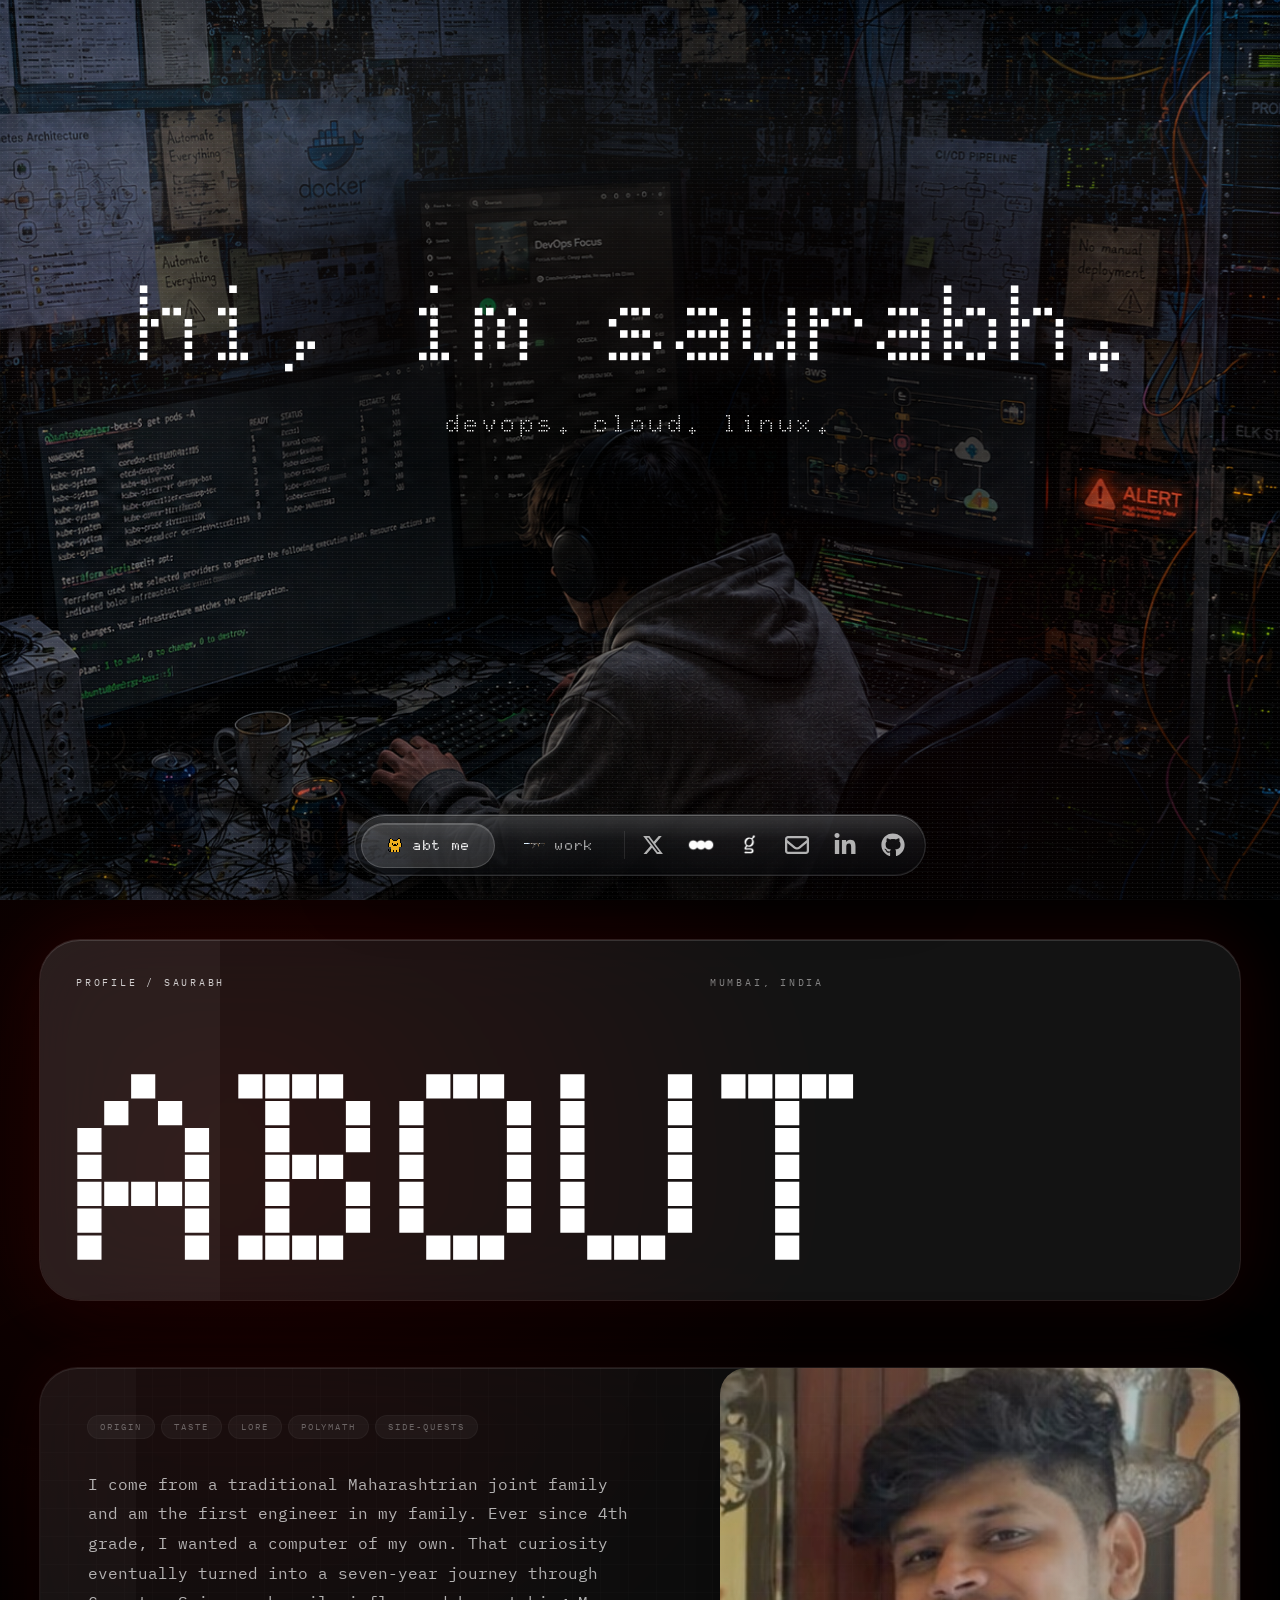
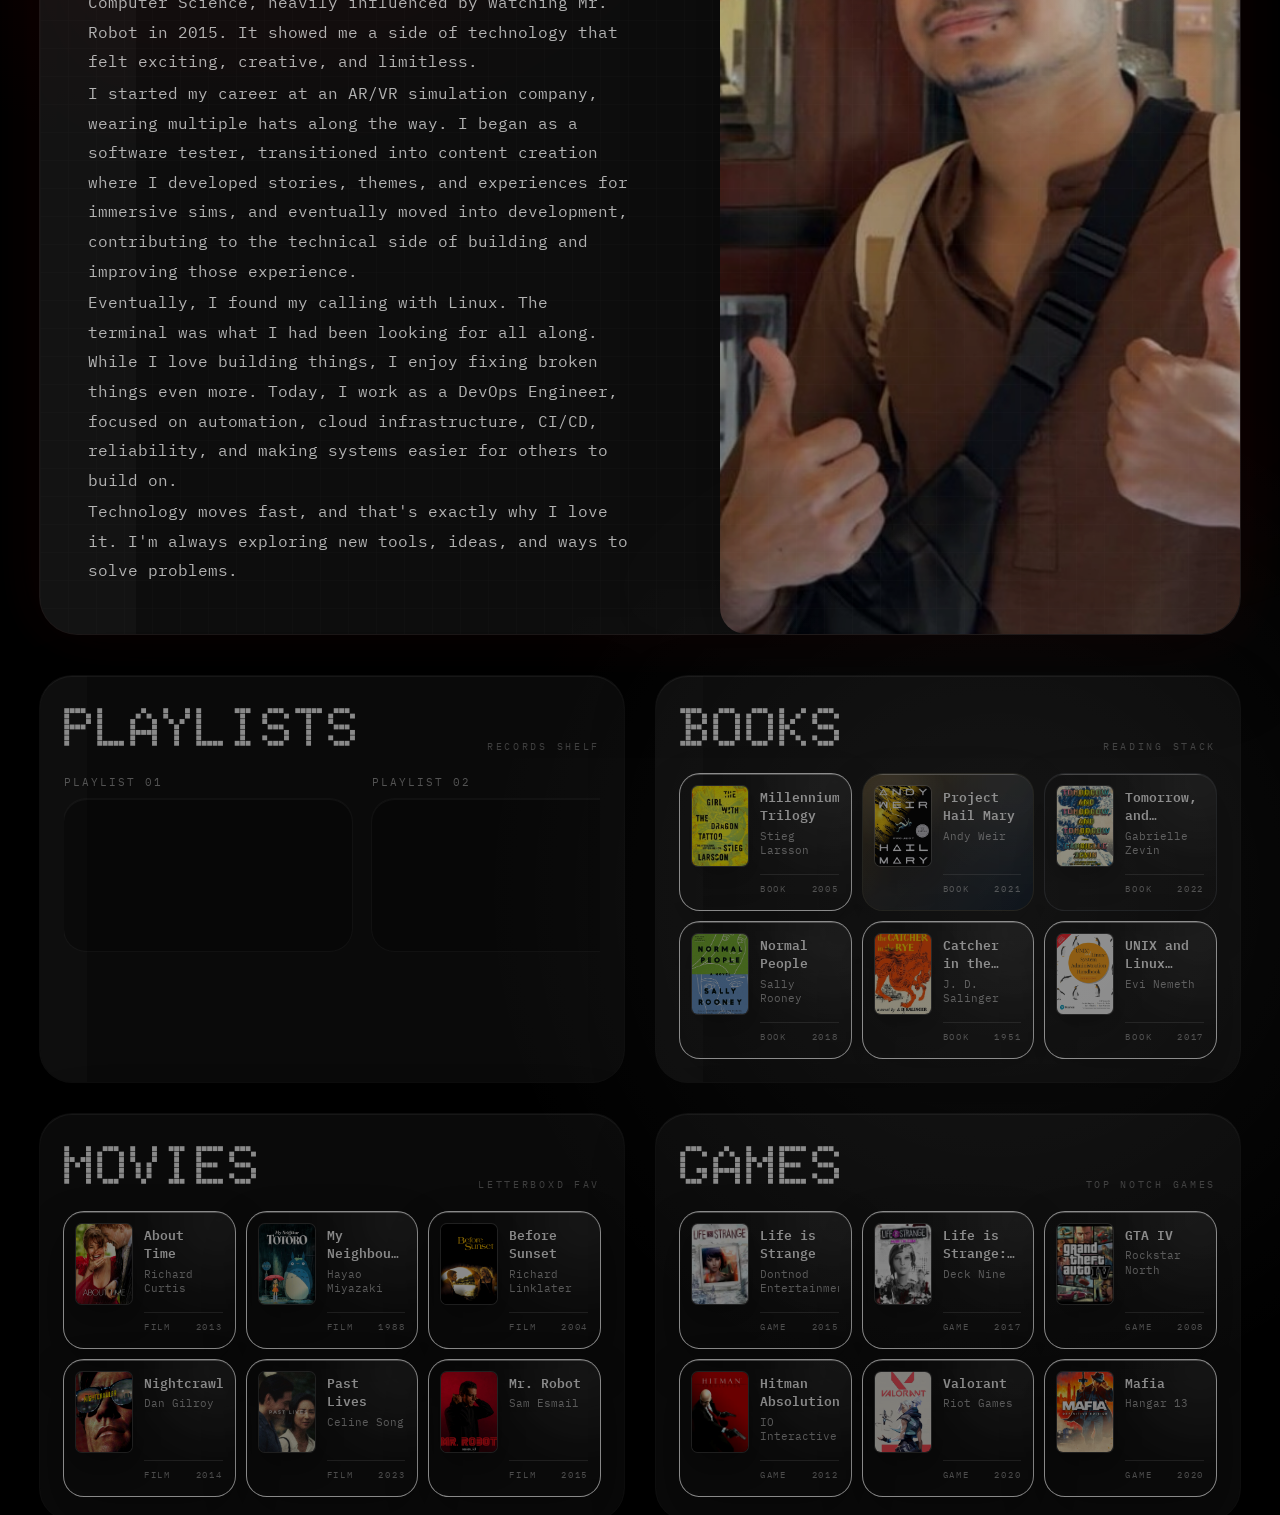
==== commit bff2139d: "first commit init" ====
--- a/index.html
+++ b/index.html
@@ -1,5 +1,5 @@
 ﻿<!DOCTYPE html><html lang="en">
-<head><meta charSet="utf-8"/><meta name="viewport" content="width=device-width, initial-scale=1"/><title>Saurabh Jadhav</title><link rel="preconnect" href="https://fonts.googleapis.com/"/><link rel="preconnect" href="https://fonts.gstatic.com/" crossorigin="anonymous"/><link rel="stylesheet" href="https://fonts.googleapis.com/css2?family=Doto:wght@400..900&amp;family=IBM+Plex+Mono:wght@400;500;600&amp;family=Lora:wght@500;600;700&amp;family=Tektur:wght@500;600;700;800&amp;display=swap"/><link rel="icon" type="image/png" sizes="64x64" href="favicon.png"/><link rel="shortcut icon" href="favicon.ico"/><link rel="stylesheet" href="assets/tailwind-BLJyI5Uo.css"/></head><body><main class="bg-ink text-fog"><section id="hero" class="relative isolate min-h-[100svh] overflow-hidden"><div class="absolute inset-0"><img src="background.png" alt="" class="h-full w-full object-cover object-center will-change-transform" style="transform:scale(1.08)"/></div><div aria-hidden="true" class="pointer-events-none absolute inset-0 z-[1] bg-[url(&#x27;/background.png&#x27;)] bg-cover bg-center opacity-20 mix-blend-screen will-change-transform [clip-path:polygon(0_8%,100%_0,100%_18%,0_28%)]" style="opacity:0.12;transform:translateX(18px) translateY(-10px)"></div><div aria-hidden="true" class="pointer-events-none absolute inset-0 z-[2] mix-blend-screen motion-safe:animate-hero-static [background-image:repeating-linear-gradient(0deg,rgba(255,255,255,0.16)_0px,rgba(255,255,255,0.16)_1px,transparent_1px,transparent_4px),radial-gradient(circle_at_24%_18%,rgba(255,255,255,0.18),transparent_30%),radial-gradient(circle_at_72%_76%,rgba(211,23,10,0.22),transparent_34%)]" style="opacity:0.18"></div><div aria-hidden="true" class="pointer-events-none absolute inset-0 z-[3] [background-image:linear-gradient(rgba(255,255,255,0.16)_1px,transparent_1px),linear-gradient(90deg,rgba(255,255,255,0.16)_1px,transparent_1px)] [background-size:32px_32px]" style="opacity:0.08"></div><div aria-hidden="true" class="pointer-events-none absolute inset-0 z-[4] opacity-[0.09] motion-safe:animate-hero-static [background-image:radial-gradient(rgba(255,255,255,0.95)_0.7px,transparent_0.7px)] [background-size:5px_5px]"></div><div aria-hidden="true" class="pointer-events-none absolute inset-x-0 top-0 z-[5] h-1/2 bg-[linear-gradient(180deg,transparent,rgba(255,255,255,0.26),rgba(211,23,10,0.18),transparent)] mix-blend-screen blur-sm motion-safe:animate-scan-roll" style="opacity:0.18"></div><div aria-hidden="true" class="pointer-events-none absolute inset-x-[-18%] top-[-28%] z-[5] h-[42rem] rotate-[-9deg] bg-[linear-gradient(90deg,transparent,rgba(255,255,255,0.18),transparent)] blur-2xl" style="opacity:0.14;transform:translateX(-18%)"></div><div class="relative z-10 flex min-h-[100svh] items-center justify-center px-4 py-20 text-center sm:px-6"><div class="relative w-full max-w-5xl -translate-y-10 sm:-translate-y-20 lg:-translate-y-24"><div aria-hidden="true" class="absolute left-1/2 top-1/2 -z-10 h-72 w-[min(92vw,54rem)] -translate-x-1/2 -translate-y-1/2 rounded-full bg-black/58 blur-[78px] sm:h-[22rem] md:h-[26rem]"></div><div class="relative" style="filter:blur(0px);opacity:1;transform:none"><h1 class="font-doto text-[3.25rem] leading-[1.04] font-semibold tracking-normal text-white drop-shadow-[0_0_16px_rgba(255,255,255,0.16)] sm:text-[4.5rem] md:text-[5.75rem] lg:text-[7rem]"><span class=""><span class="" style="opacity:0.35;filter:blur(8px)">h</span><span class="" style="opacity:0.35;filter:blur(8px)">i</span><span class="" style="opacity:0.35;filter:blur(8px)">,</span><span class="" style="opacity:0.35;filter:blur(8px)"> </span><span class="" style="opacity:0.35;filter:blur(8px)">i</span><span class="" style="opacity:0.35;filter:blur(8px)">m</span><span class="" style="opacity:0.35;filter:blur(8px)"> </span><span class="" style="opacity:0.35;filter:blur(8px)">s</span><span class="" style="opacity:0.35;filter:blur(8px)">a</span><span class="" style="opacity:0.35;filter:blur(8px)">u</span><span class="" style="opacity:0.35;filter:blur(8px)">r</span><span class="" style="opacity:0.35;filter:blur(8px)">a</span><span class="" style="opacity:0.35;filter:blur(8px)">b</span><span class="" style="opacity:0.35;filter:blur(8px)">h</span><span class="" style="opacity:0.35;filter:blur(8px)">.</span></span></h1><p class="mt-5 font-doto text-[14px] font-medium tracking-[0.1em] text-white/90 sm:mt-6 sm:text-[19px] sm:tracking-[0.14em] md:text-[25px]"><span class=""><span class="" style="opacity:0.35;filter:blur(8px)">d</span><span class="" style="opacity:0.35;filter:blur(8px)">e</span><span class="" style="opacity:0.35;filter:blur(8px)">v</span><span class="" style="opacity:0.35;filter:blur(8px)">o</span><span class="" style="opacity:0.35;filter:blur(8px)">p</span><span class="" style="opacity:0.35;filter:blur(8px)">s</span><span class="" style="opacity:0.35;filter:blur(8px)">.</span><span class="" style="opacity:0.35;filter:blur(8px)"> </span><span class="" style="opacity:0.35;filter:blur(8px)">c</span><span class="" style="opacity:0.35;filter:blur(8px)">l</span><span class="" style="opacity:0.35;filter:blur(8px)">o</span><span class="" style="opacity:0.35;filter:blur(8px)">u</span><span class="" style="opacity:0.35;filter:blur(8px)">d</span><span class="" style="opacity:0.35;filter:blur(8px)">.</span><span class="" style="opacity:0.35;filter:blur(8px)"> </span><span class="" style="opacity:0.35;filter:blur(8px)">l</span><span class="" style="opacity:0.35;filter:blur(8px)">i</span><span class="" style="opacity:0.35;filter:blur(8px)">n</span><span class="" style="opacity:0.35;filter:blur(8px)">u</span><span class="" style="opacity:0.35;filter:blur(8px)">x</span><span class="" style="opacity:0.35;filter:blur(8px)">.</span><span class="" style="opacity:0.35;filter:blur(8px)"> </span></span></p></div></div></div></section><header class="pointer-events-none fixed inset-x-0 bottom-[calc(0.75rem+env(safe-area-inset-bottom))] z-30 flex w-full justify-center px-2 transition-transform duration-300 ease-out sm:bottom-6 sm:px-3 translate-y-0" data-site-nav="true"><div class="pointer-events-auto relative max-w-[calc(100vw-1rem)] overflow-hidden rounded-full border border-white/14 bg-[rgba(10,12,17,0.42)] p-1 shadow-nav-glass backdrop-blur-2xl sm:max-w-full sm:p-1.5"><span aria-hidden="true" class="pointer-events-none absolute inset-0 rounded-full bg-[linear-gradient(180deg,rgba(255,255,255,0.18),rgba(255,255,255,0.045)_42%,rgba(0,0,0,0.12))]"></span><span aria-hidden="true" class="pointer-events-none absolute inset-px rounded-full border border-black/18"></span><nav aria-label="Primary" class="relative flex max-w-full items-center justify-start gap-1 overflow-x-auto [-ms-overflow-style:none] [scrollbar-width:none] sm:justify-center sm:gap-1.5 sm:overflow-visible [&amp;::-webkit-scrollbar]:hidden"><div class="relative flex shrink-0 items-center justify-center gap-0.5 sm:gap-1"><a href="index.html#about" class="relative z-10 min-w-[4.65rem] shrink-0 rounded-full px-2.5 py-2.5 text-center font-doto text-[10px] font-black tracking-[0.06em] outline-none focus-visible:ring-1 focus-visible:ring-white/30 sm:min-w-[7rem] sm:px-6 sm:py-3 sm:text-[14px] sm:tracking-[0.12em] text-white" tabindex="0"><span class="absolute inset-0 -z-10 rounded-full border border-white/16 bg-white/12 shadow-[inset_0_1px_0_rgba(255,255,255,0.16),0_8px_24px_rgba(0,0,0,0.22)]"></span><span class="relative z-10 flex items-center justify-center gap-1.5 sm:gap-2"><img src="./assets/cat.png" alt="Pixel Heart" class="h-4 w-4 shrink-0 sm:h-4 sm:w-3 [image-rendering:pixelated]">abt me</span></a><a href="work.html" class="relative z-10 min-w-[4.65rem] shrink-0 rounded-full px-2.5 py-2.5 text-center font-doto text-[10px] font-black tracking-[0.06em] outline-none focus-visible:ring-1 focus-visible:ring-white/30 sm:min-w-[7rem] sm:px-6 sm:py-3 sm:text-[14px] sm:tracking-[0.12em] text-white/70" tabindex="0"><span class="relative z-10 flex items-center justify-center gap-1.5 sm:gap-2"><img src="./assets/pc.png" alt="" aria-hidden="true" class="h-4 w-4 shrink-0 sm:h-4 sm:w-4" style="image-rendering:pixelated"/>work</span></a></div><span aria-hidden="true" class="h-7 w-px shrink-0 bg-white/10"></span><div class="flex shrink-0 items-center gap-0.5 pr-0.5 sm:gap-1 sm:pr-1"><a aria-label="X" class="flex h-9 w-9 shrink-0 items-center justify-center rounded-full text-white/68 transition-colors duration-150 hover:text-white sm:h-11 sm:w-11" href="https://x.com/sauwurabh" rel="noreferrer" target="_blank"><svg stroke="currentColor" fill="currentColor" stroke-width="0" viewBox="0 0 512 512" class="h-5 w-5 sm:h-5.5 sm:w-5.5" height="1em" width="1em" xmlns="http://www.w3.org/2000/svg"><path d="M389.2 48h70.6L305.6 224.2 487 464H345L233.7 318.6 106.5 464H35.8L200.7 275.5 26.8 48H172.4L272.9 180.9 389.2 48zM364.4 421.8h39.1L151.1 88h-42L364.4 421.8z"></path></svg></a><a aria-label="Instagram" class="flex h-9 w-9 shrink-0 items-center justify-center rounded-full text-white/68 transition-colors duration-150 hover:text-white sm:h-11 sm:w-11" href="https://www.instagram.com/sauwurabh/" rel="noreferrer" target="_blank"><svg stroke="currentColor" fill="currentColor" stroke-width="0" viewBox="0 0 448 512" class="h-6 w-6 sm:h-7 sm:w-7" height="1em" width="1em" xmlns="http://www.w3.org/2000/svg"><path d="M224.1 141c-63.6 0-114.9 51.3-114.9 114.9s51.3 114.9 114.9 114.9S339 319.5 339 255.9 287.7 141 224.1 141zm0 189.6c-41.1 0-74.7-33.5-74.7-74.7s33.5-74.7 74.7-74.7 74.7 33.5 74.7 74.7-33.6 74.7-74.7 74.7zm146.4-194.3c0 14.9-12 26.8-26.8 26.8-14.9 0-26.8-12-26.8-26.8s12-26.8 26.8-26.8 26.8 12 26.8 26.8zm76.1 27.2c-1.7-35.9-9.9-67.7-36.2-93.9-26.2-26.2-58-34.4-93.9-36.2-37-2.1-147.9-2.1-184.9 0-35.8 1.7-67.6 9.9-93.9 36.1s-34.4 58-36.2 93.9c-2.1 37-2.1 147.9 0 184.9 1.7 35.9 9.9 67.7 36.2 93.9s58 34.4 93.9 36.2c37 2.1 147.9 2.1 184.9 0 35.9-1.7 67.7-9.9 93.9-36.2 26.2-26.2 34.4-58 36.2-93.9 2.1-37 2.1-147.8 0-184.8zM398.8 388c-7.8 19.6-22.9 34.7-42.6 42.6-29.5 11.7-99.5 9-132.1 9s-102.7 2.6-132.1-9c-19.6-7.8-34.7-22.9-42.6-42.6-11.7-29.5-9-99.5-9-132.1s-2.6-102.7 9-132.1c7.8-19.6 22.9-34.7 42.6-42.6 29.5-11.7 99.5-9 132.1-9s102.7-2.6 132.1 9c19.6 7.8 34.7 22.9 42.6 42.6 11.7 29.5 9 99.5 9 132.1s2.7 102.7-9 132.1z"></path></svg></a><a aria-label="Mail" class="flex h-9 w-9 shrink-0 items-center justify-center rounded-full text-white/68 transition-colors duration-150 hover:text-white sm:h-11 sm:w-11" href="https://mail.google.com/mail/?view=cm&amp;fs=1&amp;to=saurabh9work%40gmail.com" rel="noreferrer" target="_blank"><svg stroke="currentColor" fill="currentColor" stroke-width="0" viewBox="0 0 512 512" class="h-5 w-5 sm:h-6 sm:w-6" height="1em" width="1em" xmlns="http://www.w3.org/2000/svg"><path d="M64 112c-8.8 0-16 7.2-16 16l0 22.1L220.5 291.7c20.7 17 50.4 17 71.1 0L464 150.1l0-22.1c0-8.8-7.2-16-16-16L64 112zM48 212.2L48 384c0 8.8 7.2 16 16 16l384 0c8.8 0 16-7.2 16-16l0-171.8L322 328.8c-38.4 31.5-93.7 31.5-132 0L48 212.2zM0 128C0 92.7 28.7 64 64 64l384 0c35.3 0 64 28.7 64 64l0 256c0 35.3-28.7 64-64 64L64 448c-35.3 0-64-28.7-64-64L0 128z"></path></svg></a><a aria-label="LinkedIn" class="flex h-9 w-9 shrink-0 items-center justify-center rounded-full text-white/68 transition-colors duration-150 hover:text-white sm:h-11 sm:w-11" href="https://www.linkedin.com/in/saurabh--jadhav/" rel="noreferrer" target="_blank"><svg stroke="currentColor" fill="currentColor" stroke-width="0" viewBox="0 0 448 512" class="h-5 w-5 sm:h-6 sm:w-6" height="1em" width="1em" xmlns="http://www.w3.org/2000/svg"><path d="M100.28 448H7.4V148.9h92.88zM53.79 108.1C24.09 108.1 0 83.5 0 53.8a53.79 53.79 0 0 1 107.58 0c0 29.7-24.1 54.3-53.79 54.3zM447.9 448h-92.68V302.4c0-34.7-.7-79.2-48.29-79.2-48.29 0-55.69 37.7-55.69 76.7V448h-92.78V148.9h89.08v40.8h1.3c12.4-23.5 42.69-48.3 87.88-48.3 94 0 111.28 61.9 111.28 142.3V448z"></path></svg></a><a aria-label="GitHub" class="flex h-9 w-9 shrink-0 items-center justify-center rounded-full text-white/68 transition-colors duration-150 hover:text-white sm:h-11 sm:w-11" href="https://github.com/saurabh-jadhav-09" rel="noreferrer" target="_blank"><svg stroke="currentColor" fill="currentColor" stroke-width="0" viewBox="0 0 496 512" class="h-5 w-5 sm:h-6 sm:w-6" height="1em" width="1em" xmlns="http://www.w3.org/2000/svg"><path d="M165.9 397.4c0 2-2.3 3.6-5.2 3.6-3.3.3-5.6-1.3-5.6-3.6 0-2 2.3-3.6 5.2-3.6 3-.3 5.6 1.3 5.6 3.6zm-31.1-4.5c-.7 2 1.3 4.3 4.3 4.9 2.6 1 5.6 0 6.2-2s-1.3-4.3-4.3-5.2c-2.6-.7-5.5.3-6.2 2.3zm44.2-1.7c-2.9.7-4.9 2.6-4.6 4.9.3 2 2.9 3.3 5.9 2.6 2.9-.7 4.9-2.6 4.6-4.6-.3-1.9-3-3.2-5.9-2.9zM244.8 8C106.1 8 0 113.3 0 252c0 110.9 69.8 205.8 169.5 239.2 12.8 2.3 17.3-5.6 17.3-12.1 0-6.2-.3-40.4-.3-61.4 0 0-70 15-84.7-29.8 0 0-11.4-29.1-27.8-36.6 0 0-22.9-15.7 1.6-15.4 0 0 24.9 2 38.6 25.8 21.9 38.6 58.6 27.5 72.9 20.9 2.3-16 8.8-27.1 16-33.7-55.9-6.2-112.3-14.3-112.3-110.5 0-27.5 7.6-41.3 23.6-58.9-2.6-6.5-11.1-33.3 2.6-67.9 20.9-6.5 69 27 69 27 20-5.6 41.5-8.5 62.8-8.5s42.8 2.9 62.8 8.5c0 0 48.1-33.6 69-27 13.7 34.7 5.2 61.4 2.6 67.9 16 17.7 25.8 31.5 25.8 58.9 0 96.5-58.9 104.2-114.8 110.5 9.2 7.9 17 22.9 17 46.4 0 33.7-.3 75.4-.3 83.6 0 6.5 4.6 14.4 17.3 12.1C428.2 457.8 496 362.9 496 252 496 113.3 383.5 8 244.8 8zM97.2 352.9c-1.3 1-1 3.3.7 5.2 1.6 1.6 3.9 2.3 5.2 1 1.3-1 1-3.3-.7-5.2-1.6-1.6-3.9-2.3-5.2-1zm-10.8-8.1c-.7 1.3.3 2.9 2.3 3.9 1.6 1 3.6.7 4.3-.7.7-1.3-.3-2.9-2.3-3.9-2-.6-3.6-.3-4.3.7zm32.4 35.6c-1.6 1.3-1 4.3 1.3 6.2 2.3 2.3 5.2 2.6 6.5 1 1.3-1.3.7-4.3-1.3-6.2-2.2-2.3-5.2-2.6-6.5-1zm-11.4-14.7c-1.6 1-1.6 3.6 0 5.9 1.6 2.3 4.3 3.3 5.6 2.3 1.6-1.3 1.6-3.9 0-6.2-1.4-2.3-4-3.3-5.6-2z"></path></svg></a></div></nav></div></header><section id="about" class="relative isolate min-h-screen-nav overflow-hidden bg-ink font-mono text-fog"><div aria-hidden="true" class="pointer-events-none absolute inset-0 -z-10 opacity-10 [background-image:radial-gradient(rgba(255,255,255,0.52)_0.62px,transparent_0.62px)] [background-size:6px_6px]"></div><div aria-hidden="true" class="pointer-events-none absolute inset-0 -z-20 bg-[radial-gradient(circle_at_18%_12%,rgba(211,23,10,0.12),transparent_28%),radial-gradient(circle_at_78%_72%,rgba(255,255,255,0.055),transparent_30%)]"></div><div aria-hidden="true" class="pointer-events-none absolute -right-32 top-1/3 -z-10 h-[30rem] w-[30rem] rounded-full bg-accent/16 blur-3xl" style="opacity:0.14;transform:translateY(44px)"></div><div class="mx-auto min-h-screen-nav w-full max-w-[1460px] px-4 py-6 pb-[calc(var(--site-nav-height)+2rem+env(safe-area-inset-bottom))] sm:px-8 sm:py-8 lg:px-10 lg:py-10 relative z-10 grid gap-8"><div><header class="relative isolate overflow-hidden rounded-[2rem] bg-white/[0.075] p-5 shadow-[0_30px_120px_rgba(0,0,0,0.42),0_0_74px_rgba(211,23,10,0.16),inset_0_1px_0_rgba(255,255,255,0.14)] ring-1 ring-white/12 backdrop-blur-2xl motion-safe:animate-glass-breathe sm:p-7 lg:rounded-[2.5rem] lg:p-9"><div aria-hidden="true" class="pointer-events-none absolute inset-y-0 -z-10 w-1/2 motion-safe:animate-glass-sheen left-[-35%] bg-white/[0.045] motion-safe:[animation-delay:-5.5s] motion-safe:[animation-duration:10.8s]"></div><div class="grid gap-2 font-mono text-[0.56rem] uppercase tracking-[0.18em] text-white/48 sm:grid-cols-3 sm:items-start sm:gap-3 sm:text-[0.62rem] sm:tracking-[0.28em]"><p class="text-white/78">profile / saurabh</p><p class="sm:text-right">mumbai, india</p></div><div class="pt-12 sm:pt-16 lg:pt-20"><h2 class="motion-safe:animate-work-reveal font-doto text-[clamp(4.2rem,21vw,19rem)] font-black uppercase leading-[0.72] tracking-section text-white [animation-delay:90ms] sm:text-[clamp(5.8rem,21vw,19rem)]">about</h2></div></header></div><main class="relative isolate min-w-0 w-full overflow-hidden rounded-[1.5rem] bg-white/[0.07] shadow-[0_24px_100px_rgba(0,0,0,0.42),0_0_64px_rgba(211,23,10,0.12),inset_0_1px_0_rgba(255,255,255,0.12)] ring-1 ring-white/12 backdrop-blur-2xl motion-safe:animate-glass-breathe motion-safe:[animation-delay:-2.8s] motion-safe:[animation-duration:12.2s] sm:rounded-[2rem] lg:rounded-[2.35rem]" style="opacity:0.76;transform:translateY(36px)"><div aria-hidden="true" class="pointer-events-none absolute inset-y-0 -z-10 w-1/2 motion-safe:animate-glass-sheen left-[-42%] bg-white/[0.035] motion-safe:[animation-delay:-3.9s] motion-safe:[animation-duration:12.4s]"></div><div aria-hidden="true" class="pointer-events-none absolute inset-0 z-10 opacity-[0.08] mix-blend-screen [background-image:linear-gradient(rgba(255,255,255,0.16)_1px,transparent_1px),linear-gradient(90deg,rgba(255,255,255,0.16)_1px,transparent_1px)] [background-size:28px_28px]"></div><div class="grid gap-6 lg:min-h-[44rem] lg:grid-cols-[minmax(0,1fr)_minmax(24rem,0.76fr)] lg:gap-8 xl:grid-cols-[minmax(0,0.96fr)_minmax(30rem,0.78fr)] xl:gap-10"><div class="flex min-w-0 flex-col justify-center p-4 sm:p-7 lg:p-9 xl:p-12"><div class="max-w-[54rem]"><div class="mb-8 flex flex-wrap gap-2 font-mono text-[0.56rem] uppercase tracking-[0.22em] text-white/46"><span class="rounded-full bg-white/[0.055] px-3 py-1 ring-1 ring-white/10">origin</span><span class="rounded-full bg-white/[0.055] px-3 py-1 ring-1 ring-white/10">taste</span><span class="rounded-full bg-white/[0.055] px-3 py-1 ring-1 ring-white/10">lore</span><span class="rounded-full bg-white/[0.055] px-3 py-1 ring-1 ring-white/10">polymath</span><span class="rounded-full bg-white/[0.055] px-3 py-1 ring-1 ring-white/10">side-quests</span></div><div class="max-w-[72ch] text-[0.92rem] leading-[1.85] text-white/90 sm:text-[1rem]"><div class="max-w-[74ch] space-y-0.5 lg:max-w-[78ch]">
+<head><meta charSet="utf-8"/><meta name="viewport" content="width=device-width, initial-scale=1"/><title>Saurabh Jadhav</title><link rel="preconnect" href="https://fonts.googleapis.com/"/><link rel="preconnect" href="https://fonts.gstatic.com/" crossorigin="anonymous"/><link rel="stylesheet" href="https://fonts.googleapis.com/css2?family=Doto:wght@400..900&amp;family=IBM+Plex+Mono:wght@400;500;600&amp;family=Lora:wght@500;600;700&amp;family=Tektur:wght@500;600;700;800&amp;display=swap"/><link rel="icon" type="image/png" sizes="64x64" href="favicon.png"/><link rel="shortcut icon" href="favicon.ico"/><link rel="stylesheet" href="assets/tailwind-BLJyI5Uo.css"/></head><body><main class="bg-ink text-fog"><section id="hero" class="relative isolate min-h-[100svh] overflow-hidden"><div class="absolute inset-0"><img src="background.png" alt="" class="h-full w-full object-cover object-center will-change-transform" style="transform:scale(1.08)"/></div><div aria-hidden="true" class="pointer-events-none absolute inset-0 z-[1] bg-[url(&#x27;/background.png&#x27;)] bg-cover bg-center opacity-20 mix-blend-screen will-change-transform [clip-path:polygon(0_8%,100%_0,100%_18%,0_28%)]" style="opacity:0.12;transform:translateX(18px) translateY(-10px)"></div><div aria-hidden="true" class="pointer-events-none absolute inset-0 z-[2] mix-blend-screen motion-safe:animate-hero-static [background-image:repeating-linear-gradient(0deg,rgba(255,255,255,0.16)_0px,rgba(255,255,255,0.16)_1px,transparent_1px,transparent_4px),radial-gradient(circle_at_24%_18%,rgba(255,255,255,0.18),transparent_30%),radial-gradient(circle_at_72%_76%,rgba(211,23,10,0.22),transparent_34%)]" style="opacity:0.18"></div><div aria-hidden="true" class="pointer-events-none absolute inset-0 z-[3] [background-image:linear-gradient(rgba(255,255,255,0.16)_1px,transparent_1px),linear-gradient(90deg,rgba(255,255,255,0.16)_1px,transparent_1px)] [background-size:32px_32px]" style="opacity:0.08"></div><div aria-hidden="true" class="pointer-events-none absolute inset-0 z-[4] opacity-[0.09] motion-safe:animate-hero-static [background-image:radial-gradient(rgba(255,255,255,0.95)_0.7px,transparent_0.7px)] [background-size:5px_5px]"></div><div aria-hidden="true" class="pointer-events-none absolute inset-x-0 top-0 z-[5] h-1/2 bg-[linear-gradient(180deg,transparent,rgba(255,255,255,0.26),rgba(211,23,10,0.18),transparent)] mix-blend-screen blur-sm motion-safe:animate-scan-roll" style="opacity:0.18"></div><div aria-hidden="true" class="pointer-events-none absolute inset-x-[-18%] top-[-28%] z-[5] h-[42rem] rotate-[-9deg] bg-[linear-gradient(90deg,transparent,rgba(255,255,255,0.18),transparent)] blur-2xl" style="opacity:0.14;transform:translateX(-18%)"></div><div class="relative z-10 flex min-h-[100svh] items-center justify-center px-4 py-20 text-center sm:px-6"><div class="relative w-full max-w-5xl -translate-y-10 sm:-translate-y-20 lg:-translate-y-24"><div aria-hidden="true" class="absolute left-1/2 top-1/2 -z-10 h-72 w-[min(92vw,54rem)] -translate-x-1/2 -translate-y-1/2 rounded-full bg-black/58 blur-[78px] sm:h-[22rem] md:h-[26rem]"></div><div class="relative" style="filter:blur(0px);opacity:1;transform:none"><h1 class="font-doto text-[3.25rem] leading-[1.04] font-semibold tracking-normal text-white drop-shadow-[0_0_16px_rgba(255,255,255,0.16)] sm:text-[4.5rem] md:text-[5.75rem] lg:text-[7rem]"><span class=""><span class="" style="opacity:0.35;filter:blur(8px)">h</span><span class="" style="opacity:0.35;filter:blur(8px)">i</span><span class="" style="opacity:0.35;filter:blur(8px)">,</span><span class="" style="opacity:0.35;filter:blur(8px)"> </span><span class="" style="opacity:0.35;filter:blur(8px)">i</span><span class="" style="opacity:0.35;filter:blur(8px)">m</span><span class="" style="opacity:0.35;filter:blur(8px)"> </span><span class="" style="opacity:0.35;filter:blur(8px)">s</span><span class="" style="opacity:0.35;filter:blur(8px)">a</span><span class="" style="opacity:0.35;filter:blur(8px)">u</span><span class="" style="opacity:0.35;filter:blur(8px)">r</span><span class="" style="opacity:0.35;filter:blur(8px)">a</span><span class="" style="opacity:0.35;filter:blur(8px)">b</span><span class="" style="opacity:0.35;filter:blur(8px)">h</span><span class="" style="opacity:0.35;filter:blur(8px)">.</span></span></h1><p class="mt-5 font-doto text-[14px] font-medium tracking-[0.1em] text-white/90 sm:mt-6 sm:text-[19px] sm:tracking-[0.14em] md:text-[25px]"><span class=""><span class="" style="opacity:0.35;filter:blur(8px)">d</span><span class="" style="opacity:0.35;filter:blur(8px)">e</span><span class="" style="opacity:0.35;filter:blur(8px)">v</span><span class="" style="opacity:0.35;filter:blur(8px)">o</span><span class="" style="opacity:0.35;filter:blur(8px)">p</span><span class="" style="opacity:0.35;filter:blur(8px)">s</span><span class="" style="opacity:0.35;filter:blur(8px)">.</span><span class="" style="opacity:0.35;filter:blur(8px)"> </span><span class="" style="opacity:0.35;filter:blur(8px)">c</span><span class="" style="opacity:0.35;filter:blur(8px)">l</span><span class="" style="opacity:0.35;filter:blur(8px)">o</span><span class="" style="opacity:0.35;filter:blur(8px)">u</span><span class="" style="opacity:0.35;filter:blur(8px)">d</span><span class="" style="opacity:0.35;filter:blur(8px)">.</span><span class="" style="opacity:0.35;filter:blur(8px)"> </span><span class="" style="opacity:0.35;filter:blur(8px)">l</span><span class="" style="opacity:0.35;filter:blur(8px)">i</span><span class="" style="opacity:0.35;filter:blur(8px)">n</span><span class="" style="opacity:0.35;filter:blur(8px)">u</span><span class="" style="opacity:0.35;filter:blur(8px)">x</span><span class="" style="opacity:0.35;filter:blur(8px)">.</span><span class="" style="opacity:0.35;filter:blur(8px)"> </span></span></p></div></div></div></section><header class="pointer-events-none fixed inset-x-0 bottom-[calc(0.75rem+env(safe-area-inset-bottom))] z-30 flex w-full justify-center px-2 transition-transform duration-300 ease-out sm:bottom-6 sm:px-3 translate-y-0" data-site-nav="true"><div class="pointer-events-auto relative max-w-[calc(100vw-1rem)] overflow-hidden rounded-full border border-white/14 bg-[rgba(10,12,17,0.42)] p-1 shadow-nav-glass backdrop-blur-2xl sm:max-w-full sm:p-1.5"><span aria-hidden="true" class="pointer-events-none absolute inset-0 rounded-full bg-[linear-gradient(180deg,rgba(255,255,255,0.18),rgba(255,255,255,0.045)_42%,rgba(0,0,0,0.12))]"></span><span aria-hidden="true" class="pointer-events-none absolute inset-px rounded-full border border-black/18"></span><nav aria-label="Primary" class="relative flex max-w-full items-center justify-start gap-1 overflow-x-auto [-ms-overflow-style:none] [scrollbar-width:none] sm:justify-center sm:gap-1.5 sm:overflow-visible [&amp;::-webkit-scrollbar]:hidden"><div class="relative flex shrink-0 items-center justify-center gap-0.5 sm:gap-1"><a href="index.html#about" class="relative z-10 min-w-[4.65rem] shrink-0 rounded-full px-2.5 py-2.5 text-center font-doto text-[10px] font-black tracking-[0.06em] outline-none focus-visible:ring-1 focus-visible:ring-white/30 sm:min-w-[7rem] sm:px-6 sm:py-3 sm:text-[14px] sm:tracking-[0.12em] text-white" tabindex="0"><span class="absolute inset-0 -z-10 rounded-full border border-white/16 bg-white/12 shadow-[inset_0_1px_0_rgba(255,255,255,0.16),0_8px_24px_rgba(0,0,0,0.22)]"></span><span class="relative z-10 flex items-center justify-center gap-1.5 sm:gap-2"><img src="./assets/cat.png" alt="Pixel Heart" class="h-5 w-5 shrink-0 sm:h-5 sm:w-5 [image-rendering:pixelated]">abt me</span></a><a href="work.html" class="relative z-10 min-w-[4.65rem] shrink-0 rounded-full px-2.5 py-2.5 text-center font-doto text-[10px] font-black tracking-[0.06em] outline-none focus-visible:ring-1 focus-visible:ring-white/30 sm:min-w-[7rem] sm:px-6 sm:py-3 sm:text-[14px] sm:tracking-[0.12em] text-white/70" tabindex="0"><span class="relative z-10 flex items-center justify-center gap-1.5 sm:gap-2"><img src="./assets/pc.png" alt="" aria-hidden="true" class="h-6 w-6 shrink-0 sm:h-6 sm:w-6" style="image-rendering:pixelated"/>work</span></a></div><span aria-hidden="true" class="h-7 w-px shrink-0 bg-white/10"></span><div class="flex shrink-0 items-center gap-0.5 pr-0.5 sm:gap-1 sm:pr-1"><a aria-label="X" class="flex h-9 w-9 shrink-0 items-center justify-center rounded-full text-white/68 transition-colors duration-150 hover:text-white sm:h-11 sm:w-11" href="https://x.com/sauwurabh" rel="noreferrer" target="_blank"><svg stroke="currentColor" fill="currentColor" stroke-width="0" viewBox="0 0 512 512" class="h-5 w-5 sm:h-5.5 sm:w-5.5" height="1em" width="1em" xmlns="http://www.w3.org/2000/svg"><path d="M389.2 48h70.6L305.6 224.2 487 464H345L233.7 318.6 106.5 464H35.8L200.7 275.5 26.8 48H172.4L272.9 180.9 389.2 48zM364.4 421.8h39.1L151.1 88h-42L364.4 421.8z"></path></svg></a><a aria-label="Letterboxd" class="flex h-9 w-9 shrink-0 items-center justify-center rounded-full text-white/68 transition-colors duration-150 hover:text-white sm:h-11 sm:w-11" href="https://letterboxd.com/saurabhx/" rel="noreferrer" target="_blank"><img src="./assets/lb.png" alt="" class="h-6 w-6 object-contain sm:h-7 sm:w-7"/></a><a aria-label="Goodreads" class="flex h-9 w-9 shrink-0 items-center justify-center rounded-full text-white/68 transition-colors duration-150 hover:text-white sm:h-11 sm:w-11" href="https://www.goodreads.com/saurabhx" rel="noreferrer" target="_blank"><img src="./assets/gr.png" alt="" class="h-6 w-6 object-contain sm:h-7 sm:w-7"/></a><a aria-label="Mail" class="flex h-9 w-9 shrink-0 items-center justify-center rounded-full text-white/68 transition-colors duration-150 hover:text-white sm:h-11 sm:w-11" href="https://mail.google.com/mail/?view=cm&amp;fs=1&amp;to=saurabh9work%40gmail.com" rel="noreferrer" target="_blank"><svg stroke="currentColor" fill="currentColor" stroke-width="0" viewBox="0 0 512 512" class="h-5 w-5 sm:h-6 sm:w-6" height="1em" width="1em" xmlns="http://www.w3.org/2000/svg"><path d="M64 112c-8.8 0-16 7.2-16 16l0 22.1L220.5 291.7c20.7 17 50.4 17 71.1 0L464 150.1l0-22.1c0-8.8-7.2-16-16-16L64 112zM48 212.2L48 384c0 8.8 7.2 16 16 16l384 0c8.8 0 16-7.2 16-16l0-171.8L322 328.8c-38.4 31.5-93.7 31.5-132 0L48 212.2zM0 128C0 92.7 28.7 64 64 64l384 0c35.3 0 64 28.7 64 64l0 256c0 35.3-28.7 64-64 64L64 448c-35.3 0-64-28.7-64-64L0 128z"></path></svg></a><a aria-label="LinkedIn" class="flex h-9 w-9 shrink-0 items-center justify-center rounded-full text-white/68 transition-colors duration-150 hover:text-white sm:h-11 sm:w-11" href="https://www.linkedin.com/in/saurabh--jadhav/" rel="noreferrer" target="_blank"><svg stroke="currentColor" fill="currentColor" stroke-width="0" viewBox="0 0 448 512" class="h-5 w-5 sm:h-6 sm:w-6" height="1em" width="1em" xmlns="http://www.w3.org/2000/svg"><path d="M100.28 448H7.4V148.9h92.88zM53.79 108.1C24.09 108.1 0 83.5 0 53.8a53.79 53.79 0 0 1 107.58 0c0 29.7-24.1 54.3-53.79 54.3zM447.9 448h-92.68V302.4c0-34.7-.7-79.2-48.29-79.2-48.29 0-55.69 37.7-55.69 76.7V448h-92.78V148.9h89.08v40.8h1.3c12.4-23.5 42.69-48.3 87.88-48.3 94 0 111.28 61.9 111.28 142.3V448z"></path></svg></a><a aria-label="GitHub" class="flex h-9 w-9 shrink-0 items-center justify-center rounded-full text-white/68 transition-colors duration-150 hover:text-white sm:h-11 sm:w-11" href="https://github.com/saurabh-jadhav-09" rel="noreferrer" target="_blank"><svg stroke="currentColor" fill="currentColor" stroke-width="0" viewBox="0 0 496 512" class="h-5 w-5 sm:h-6 sm:w-6" height="1em" width="1em" xmlns="http://www.w3.org/2000/svg"><path d="M165.9 397.4c0 2-2.3 3.6-5.2 3.6-3.3.3-5.6-1.3-5.6-3.6 0-2 2.3-3.6 5.2-3.6 3-.3 5.6 1.3 5.6 3.6zm-31.1-4.5c-.7 2 1.3 4.3 4.3 4.9 2.6 1 5.6 0 6.2-2s-1.3-4.3-4.3-5.2c-2.6-.7-5.5.3-6.2 2.3zm44.2-1.7c-2.9.7-4.9 2.6-4.6 4.9.3 2 2.9 3.3 5.9 2.6 2.9-.7 4.9-2.6 4.6-4.6-.3-1.9-3-3.2-5.9-2.9zM244.8 8C106.1 8 0 113.3 0 252c0 110.9 69.8 205.8 169.5 239.2 12.8 2.3 17.3-5.6 17.3-12.1 0-6.2-.3-40.4-.3-61.4 0 0-70 15-84.7-29.8 0 0-11.4-29.1-27.8-36.6 0 0-22.9-15.7 1.6-15.4 0 0 24.9 2 38.6 25.8 21.9 38.6 58.6 27.5 72.9 20.9 2.3-16 8.8-27.1 16-33.7-55.9-6.2-112.3-14.3-112.3-110.5 0-27.5 7.6-41.3 23.6-58.9-2.6-6.5-11.1-33.3 2.6-67.9 20.9-6.5 69 27 69 27 20-5.6 41.5-8.5 62.8-8.5s42.8 2.9 62.8 8.5c0 0 48.1-33.6 69-27 13.7 34.7 5.2 61.4 2.6 67.9 16 17.7 25.8 31.5 25.8 58.9 0 96.5-58.9 104.2-114.8 110.5 9.2 7.9 17 22.9 17 46.4 0 33.7-.3 75.4-.3 83.6 0 6.5 4.6 14.4 17.3 12.1C428.2 457.8 496 362.9 496 252 496 113.3 383.5 8 244.8 8zM97.2 352.9c-1.3 1-1 3.3.7 5.2 1.6 1.6 3.9 2.3 5.2 1 1.3-1 1-3.3-.7-5.2-1.6-1.6-3.9-2.3-5.2-1zm-10.8-8.1c-.7 1.3.3 2.9 2.3 3.9 1.6 1 3.6.7 4.3-.7.7-1.3-.3-2.9-2.3-3.9-2-.6-3.6-.3-4.3.7zm32.4 35.6c-1.6 1.3-1 4.3 1.3 6.2 2.3 2.3 5.2 2.6 6.5 1 1.3-1.3.7-4.3-1.3-6.2-2.2-2.3-5.2-2.6-6.5-1zm-11.4-14.7c-1.6 1-1.6 3.6 0 5.9 1.6 2.3 4.3 3.3 5.6 2.3 1.6-1.3 1.6-3.9 0-6.2-1.4-2.3-4-3.3-5.6-2z"></path></svg></a></div></nav></div></header><section id="about" class="relative isolate min-h-screen-nav overflow-hidden bg-ink font-mono text-fog"><div aria-hidden="true" class="pointer-events-none absolute inset-0 -z-10 opacity-10 [background-image:radial-gradient(rgba(255,255,255,0.52)_0.62px,transparent_0.62px)] [background-size:6px_6px]"></div><div aria-hidden="true" class="pointer-events-none absolute inset-0 -z-20 bg-[radial-gradient(circle_at_18%_12%,rgba(211,23,10,0.12),transparent_28%),radial-gradient(circle_at_78%_72%,rgba(255,255,255,0.055),transparent_30%)]"></div><div aria-hidden="true" class="pointer-events-none absolute -right-32 top-1/3 -z-10 h-[30rem] w-[30rem] rounded-full bg-accent/16 blur-3xl" style="opacity:0.14;transform:translateY(44px)"></div><div class="mx-auto min-h-screen-nav w-full max-w-[1460px] px-4 py-6 pb-[calc(var(--site-nav-height)+2rem+env(safe-area-inset-bottom))] sm:px-8 sm:py-8 lg:px-10 lg:py-10 relative z-10 grid gap-8"><div><header class="relative isolate overflow-hidden rounded-[2rem] bg-white/[0.075] p-5 shadow-[0_30px_120px_rgba(0,0,0,0.42),0_0_74px_rgba(211,23,10,0.16),inset_0_1px_0_rgba(255,255,255,0.14)] ring-1 ring-white/12 backdrop-blur-2xl motion-safe:animate-glass-breathe sm:p-7 lg:rounded-[2.5rem] lg:p-9"><div aria-hidden="true" class="pointer-events-none absolute inset-y-0 -z-10 w-1/2 motion-safe:animate-glass-sheen left-[-35%] bg-white/[0.045] motion-safe:[animation-delay:-5.5s] motion-safe:[animation-duration:10.8s]"></div><div class="grid gap-2 font-mono text-[0.56rem] uppercase tracking-[0.18em] text-white/48 sm:grid-cols-3 sm:items-start sm:gap-3 sm:text-[0.62rem] sm:tracking-[0.28em]"><p class="text-white/78">profile / saurabh</p><p class="sm:text-right">mumbai, india</p></div><div class="pt-12 sm:pt-16 lg:pt-20"><h2 class="motion-safe:animate-work-reveal font-doto text-[clamp(4.2rem,21vw,19rem)] font-black uppercase leading-[0.72] tracking-section text-white [animation-delay:90ms] sm:text-[clamp(5.8rem,21vw,19rem)]">about</h2></div></header></div><main class="relative isolate min-w-0 w-full overflow-hidden rounded-[1.5rem] bg-white/[0.07] shadow-[0_24px_100px_rgba(0,0,0,0.42),0_0_64px_rgba(211,23,10,0.12),inset_0_1px_0_rgba(255,255,255,0.12)] ring-1 ring-white/12 backdrop-blur-2xl motion-safe:animate-glass-breathe motion-safe:[animation-delay:-2.8s] motion-safe:[animation-duration:12.2s] sm:rounded-[2rem] lg:rounded-[2.35rem]" style="opacity:0.76;transform:translateY(36px)"><div aria-hidden="true" class="pointer-events-none absolute inset-y-0 -z-10 w-1/2 motion-safe:animate-glass-sheen left-[-42%] bg-white/[0.035] motion-safe:[animation-delay:-3.9s] motion-safe:[animation-duration:12.4s]"></div><div aria-hidden="true" class="pointer-events-none absolute inset-0 z-10 opacity-[0.08] mix-blend-screen [background-image:linear-gradient(rgba(255,255,255,0.16)_1px,transparent_1px),linear-gradient(90deg,rgba(255,255,255,0.16)_1px,transparent_1px)] [background-size:28px_28px]"></div><div class="grid gap-6 lg:min-h-[44rem] lg:grid-cols-[minmax(0,1fr)_minmax(24rem,0.76fr)] lg:gap-8 xl:grid-cols-[minmax(0,0.96fr)_minmax(30rem,0.78fr)] xl:gap-10"><div class="flex min-w-0 flex-col justify-center p-4 sm:p-7 lg:p-9 xl:p-12"><div class="max-w-[54rem]"><div class="mb-8 flex flex-wrap gap-2 font-mono text-[0.56rem] uppercase tracking-[0.22em] text-white/46"><span class="rounded-full bg-white/[0.055] px-3 py-1 ring-1 ring-white/10">origin</span><span class="rounded-full bg-white/[0.055] px-3 py-1 ring-1 ring-white/10">taste</span><span class="rounded-full bg-white/[0.055] px-3 py-1 ring-1 ring-white/10">lore</span><span class="rounded-full bg-white/[0.055] px-3 py-1 ring-1 ring-white/10">polymath</span><span class="rounded-full bg-white/[0.055] px-3 py-1 ring-1 ring-white/10">side-quests</span></div><div class="max-w-[72ch] text-[0.92rem] leading-[1.85] text-white/90 sm:text-[1rem]"><div class="max-w-[74ch] space-y-0.5 lg:max-w-[78ch]">
   
   
   <p class="text-white/92">I come from a traditional Maharashtrian joint family and am the first engineer in my family. Ever since 4th grade, I wanted a computer of my own. That curiosity eventually turned into a seven-year journey through Computer Science, heavily influenced by watching Mr. Robot in 2015. It showed me a side of technology that felt exciting, creative, and limitless.</p>
@@ -34,7 +34,7 @@
       "I started my career at an AR/VR simulation company, wearing multiple hats along the way. I began as a software tester, transitioned into content creation where I developed stories, themes, and experiences for immersive simulations, and eventually moved into development, contributing to the technical side of building and improving those experiences.",
       "Eventually, I found my calling with Linux. The terminal was what I had been looking for all along. While I love building things, I enjoy fixing broken things even more. Today, I work as a DevOps Engineer, focused on automation, cloud infrastructure, CI/CD, reliability, and making systems easier for others to build on.",
       "Technology moves fast, and that's exactly why I love it. I'm always exploring new tools, ideas, and ways to solve problems."
-    ]},"spotifyPlaylists":[{"title":"Playlist 01","embedUrl":"https://open.spotify.com/embed/playlist/4TGBPS7rNeQ8NoDWRJEeUq?utm_source=generator"},{"title":"Playlist 02","embedUrl":"https://open.spotify.com/embed/playlist/1PzbJysjvEmlBXY9GV68Te?utm_source=generator"}],"books":[{"id":"millennium-trilogy","title":"Millennium Trilogy","authors":["Stieg Larsson"],"publishedDate":"2005","thumbnail":"books/millennium-trilogy.png"},{"id":"project-hail-mary","title":"Project Hail Mary","authors":["Andy Weir"],"publishedDate":"2021","thumbnail":"books/project-hail-mary.png"},{"id":"tomorrow-and-tomorrow-and-tomorrow","title":"Tomorrow, and Tomorrow, and Tomorrow","authors":["Gabrielle Zevin"],"publishedDate":"2022","thumbnail":"books/tomorrow-and-tomorrow-and-tomorrow.png"},{"id":"normal-people","title":"Normal People","authors":["Sally Rooney"],"publishedDate":"2018","thumbnail":"books/normal-people.png"},{"id":"catcher-in-the-rye","title":"Catcher in the Rye","authors":["J. D. Salinger"],"publishedDate":"1951","thumbnail":"books/catcher-in-the-rye.png"},{"id":"unix-and-linux-handbook","title":"UNIX and Linux Handbook","authors":["Evi Nemeth"],"publishedDate":"2017","thumbnail":"books/unix-and-linux-handbook.png"}],"movies":[{"id":"about-time","title":"About Time","director":"Richard Curtis","year":"2013","thumbnail":"movies/about-time.png"},{"id":"my-neighbour-totoro","title":"My Neighbour Totoro","director":"Hayao Miyazaki","year":"1988","thumbnail":"movies/my-neighbour-totoro.png"},{"id":"before-sunset","title":"Before Sunset","director":"Richard Linklater","year":"2004","thumbnail":"movies/before-sunset.png"},{"id":"nightcrawler","title":"Nightcrawler","director":"Dan Gilroy","year":"2014","thumbnail":"movies/nightcrawler.png"},{"id":"past-lives","title":"Past Lives","director":"Celine Song","year":"2023","thumbnail":"movies/past-lives.png"},{"id":"mr-robot","title":"Mr. Robot","director":"Sam Esmail","year":"2015","thumbnail":"movies/mr-robot.png"}],"games":[{"id":"life-is-strange","title":"Life is Strange","developer":"Dontnod Entertainment","year":"2015","thumbnail":"games/life-is-strange.png"},{"id":"life-is-strange-before-the-storm","title":"Life is Strange: Before the Storm","developer":"Deck Nine","year":"2017","thumbnail":"games/life-is-strange-before-the-storm.png"},{"id":"gta-iv","title":"GTA IV","developer":"Rockstar North","year":"2008","thumbnail":"games/gta-iv.png"},{"id":"hitman-absolution","title":"Hitman Absolution","developer":"IO Interactive","year":"2012","thumbnail":"games/hitman-absolution.png"},{"id":"valorant","title":"Valorant","developer":"Riot Games","year":"2020","thumbnail":"games/valorant.png"},{"id":"mafia","title":"Mafia","developer":"Hangar 13","year":"2020","thumbnail":"games/mafia.png"}]},"navigationItems":[{"key":"about","label":"abt me","href":"/#about","visible":true},{"key":"projects","label":"work","href":"/work","visible":true}],"socialLinks":[{"label":"X","url":"https://x.com/sauwurabh"},{"label":"Instagram","url":"https://www.instagram.com/sauwurabh/"},{"label":"Mail","url":"https://mail.google.com/mail/?view=cm\u0026fs=1\u0026to=saurabh9work%40gmail.com"},{"label":"LinkedIn","url":"https://www.linkedin.com/in/sauwurabh/"},{"label":"GitHub","url":"https://github.com/sauwurabh"}]},"root":null},"actionData":null,"errors":null}};</script><script type="module" async="">import "assets/manifest-75827b0d.js";
+    ]},"spotifyPlaylists":[{"title":"Playlist 01","embedUrl":"https://open.spotify.com/embed/playlist/4TGBPS7rNeQ8NoDWRJEeUq?utm_source=generator"},{"title":"Playlist 02","embedUrl":"https://open.spotify.com/embed/playlist/1PzbJysjvEmlBXY9GV68Te?utm_source=generator"}],"books":[{"id":"millennium-trilogy","title":"Millennium Trilogy","authors":["Stieg Larsson"],"publishedDate":"2005","thumbnail":"books/millennium-trilogy.png"},{"id":"project-hail-mary","title":"Project Hail Mary","authors":["Andy Weir"],"publishedDate":"2021","thumbnail":"books/project-hail-mary.png"},{"id":"tomorrow-and-tomorrow-and-tomorrow","title":"Tomorrow, and Tomorrow, and Tomorrow","authors":["Gabrielle Zevin"],"publishedDate":"2022","thumbnail":"books/tomorrow-and-tomorrow-and-tomorrow.png"},{"id":"normal-people","title":"Normal People","authors":["Sally Rooney"],"publishedDate":"2018","thumbnail":"books/normal-people.png"},{"id":"catcher-in-the-rye","title":"Catcher in the Rye","authors":["J. D. Salinger"],"publishedDate":"1951","thumbnail":"books/catcher-in-the-rye.png"},{"id":"unix-and-linux-handbook","title":"UNIX and Linux Handbook","authors":["Evi Nemeth"],"publishedDate":"2017","thumbnail":"books/unix-and-linux-handbook.png"}],"movies":[{"id":"about-time","title":"About Time","director":"Richard Curtis","year":"2013","thumbnail":"movies/about-time.png"},{"id":"my-neighbour-totoro","title":"My Neighbour Totoro","director":"Hayao Miyazaki","year":"1988","thumbnail":"movies/my-neighbour-totoro.png"},{"id":"before-sunset","title":"Before Sunset","director":"Richard Linklater","year":"2004","thumbnail":"movies/before-sunset.png"},{"id":"nightcrawler","title":"Nightcrawler","director":"Dan Gilroy","year":"2014","thumbnail":"movies/nightcrawler.png"},{"id":"past-lives","title":"Past Lives","director":"Celine Song","year":"2023","thumbnail":"movies/past-lives.png"},{"id":"mr-robot","title":"Mr. Robot","director":"Sam Esmail","year":"2015","thumbnail":"movies/mr-robot.png"}],"games":[{"id":"life-is-strange","title":"Life is Strange","developer":"Dontnod Entertainment","year":"2015","thumbnail":"games/life-is-strange.png"},{"id":"life-is-strange-before-the-storm","title":"Life is Strange: Before the Storm","developer":"Deck Nine","year":"2017","thumbnail":"games/life-is-strange-before-the-storm.png"},{"id":"gta-iv","title":"GTA IV","developer":"Rockstar North","year":"2008","thumbnail":"games/gta-iv.png"},{"id":"hitman-absolution","title":"Hitman Absolution","developer":"IO Interactive","year":"2012","thumbnail":"games/hitman-absolution.png"},{"id":"valorant","title":"Valorant","developer":"Riot Games","year":"2020","thumbnail":"games/valorant.png"},{"id":"mafia","title":"Mafia","developer":"Hangar 13","year":"2020","thumbnail":"games/mafia.png"}]},"navigationItems":[{"key":"about","label":"abt me","href":"/#about","visible":true},{"key":"projects","label":"work","href":"/work","visible":true}],"socialLinks":[{"label":"X","url":"https://x.com/sauwurabh"},{"label":"Letterboxd","url":"https://letterboxd.com/saurabhx/"},{"label":"Goodreads","url":"https://www.goodreads.com/saurabhx"},{"label":"Mail","url":"https://mail.google.com/mail/?view=cm\u0026fs=1\u0026to=saurabh9work%40gmail.com"},{"label":"LinkedIn","url":"https://www.linkedin.com/in/sauwurabh/"},{"label":"GitHub","url":"https://github.com/sauwurabh"}]},"root":null},"actionData":null,"errors":null}};</script><script type="module" async="">import "assets/manifest-75827b0d.js";
 import * as route0 from "/assets/root-D56Tr3J4.js";
 import * as route1 from "/assets/_index-CG_3XinR.js";
 
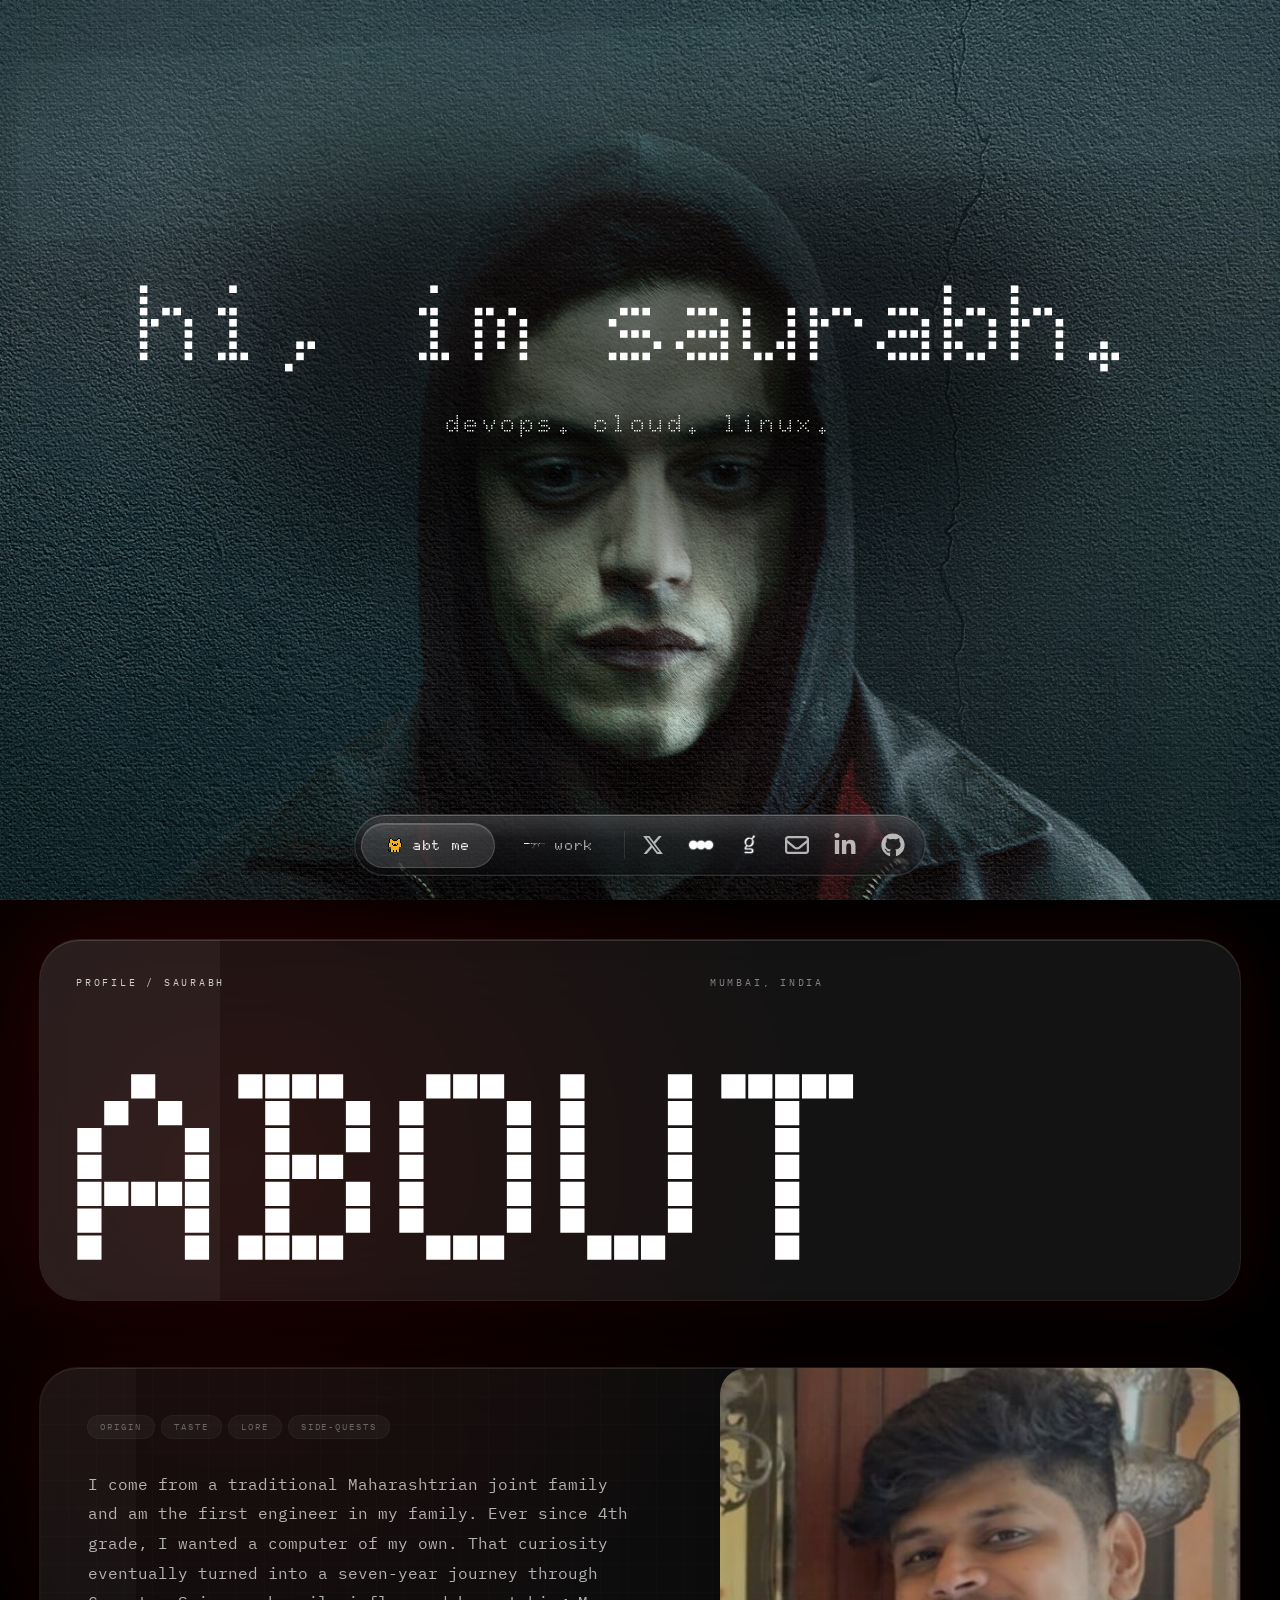
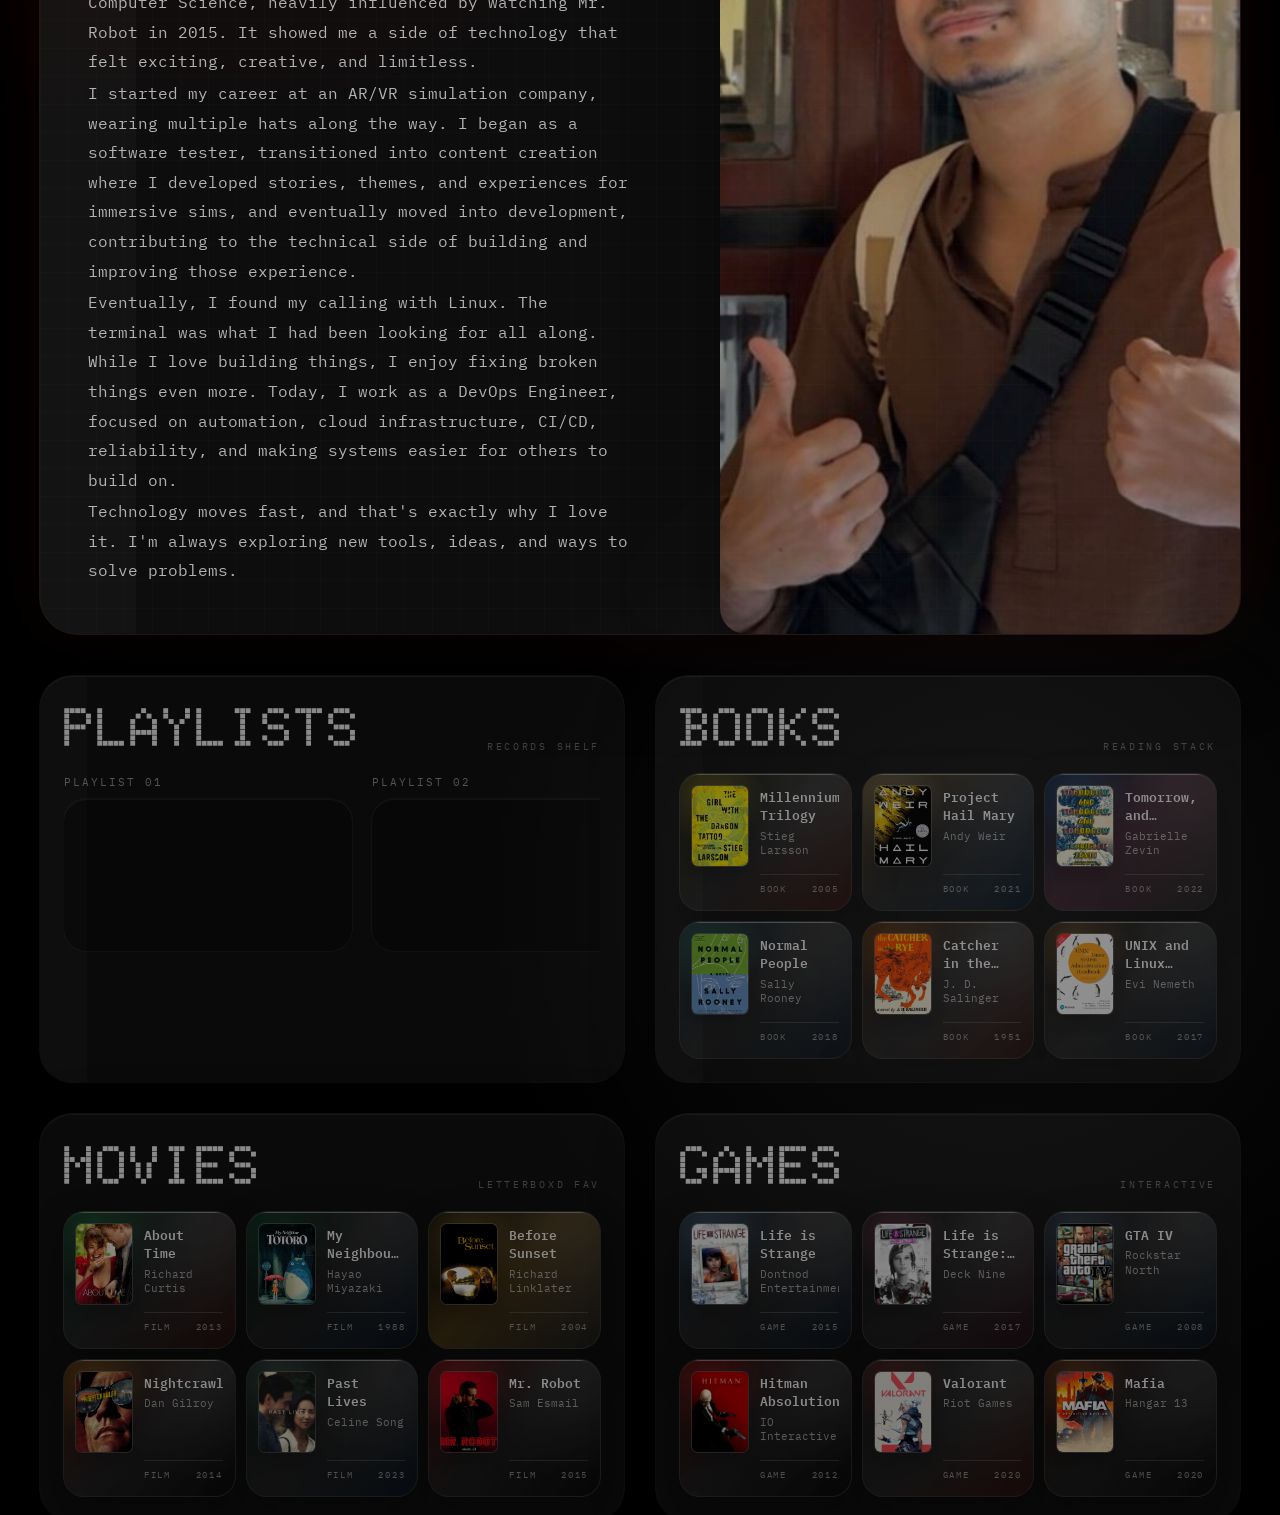
==== commit 62525749: "changes" ====
--- a/index.html
+++ b/index.html
@@ -1,5 +1,5 @@
 ﻿<!DOCTYPE html><html lang="en">
-<head><meta charSet="utf-8"/><meta name="viewport" content="width=device-width, initial-scale=1"/><title>Saurabh Jadhav</title><link rel="preconnect" href="https://fonts.googleapis.com/"/><link rel="preconnect" href="https://fonts.gstatic.com/" crossorigin="anonymous"/><link rel="stylesheet" href="https://fonts.googleapis.com/css2?family=Doto:wght@400..900&amp;family=IBM+Plex+Mono:wght@400;500;600&amp;family=Lora:wght@500;600;700&amp;family=Tektur:wght@500;600;700;800&amp;display=swap"/><link rel="icon" type="image/png" sizes="64x64" href="favicon.png"/><link rel="shortcut icon" href="favicon.ico"/><link rel="stylesheet" href="assets/tailwind-BLJyI5Uo.css"/></head><body><main class="bg-ink text-fog"><section id="hero" class="relative isolate min-h-[100svh] overflow-hidden"><div class="absolute inset-0"><img src="background.png" alt="" class="h-full w-full object-cover object-center will-change-transform" style="transform:scale(1.08)"/></div><div aria-hidden="true" class="pointer-events-none absolute inset-0 z-[1] bg-[url(&#x27;/background.png&#x27;)] bg-cover bg-center opacity-20 mix-blend-screen will-change-transform [clip-path:polygon(0_8%,100%_0,100%_18%,0_28%)]" style="opacity:0.12;transform:translateX(18px) translateY(-10px)"></div><div aria-hidden="true" class="pointer-events-none absolute inset-0 z-[2] mix-blend-screen motion-safe:animate-hero-static [background-image:repeating-linear-gradient(0deg,rgba(255,255,255,0.16)_0px,rgba(255,255,255,0.16)_1px,transparent_1px,transparent_4px),radial-gradient(circle_at_24%_18%,rgba(255,255,255,0.18),transparent_30%),radial-gradient(circle_at_72%_76%,rgba(211,23,10,0.22),transparent_34%)]" style="opacity:0.18"></div><div aria-hidden="true" class="pointer-events-none absolute inset-0 z-[3] [background-image:linear-gradient(rgba(255,255,255,0.16)_1px,transparent_1px),linear-gradient(90deg,rgba(255,255,255,0.16)_1px,transparent_1px)] [background-size:32px_32px]" style="opacity:0.08"></div><div aria-hidden="true" class="pointer-events-none absolute inset-0 z-[4] opacity-[0.09] motion-safe:animate-hero-static [background-image:radial-gradient(rgba(255,255,255,0.95)_0.7px,transparent_0.7px)] [background-size:5px_5px]"></div><div aria-hidden="true" class="pointer-events-none absolute inset-x-0 top-0 z-[5] h-1/2 bg-[linear-gradient(180deg,transparent,rgba(255,255,255,0.26),rgba(211,23,10,0.18),transparent)] mix-blend-screen blur-sm motion-safe:animate-scan-roll" style="opacity:0.18"></div><div aria-hidden="true" class="pointer-events-none absolute inset-x-[-18%] top-[-28%] z-[5] h-[42rem] rotate-[-9deg] bg-[linear-gradient(90deg,transparent,rgba(255,255,255,0.18),transparent)] blur-2xl" style="opacity:0.14;transform:translateX(-18%)"></div><div class="relative z-10 flex min-h-[100svh] items-center justify-center px-4 py-20 text-center sm:px-6"><div class="relative w-full max-w-5xl -translate-y-10 sm:-translate-y-20 lg:-translate-y-24"><div aria-hidden="true" class="absolute left-1/2 top-1/2 -z-10 h-72 w-[min(92vw,54rem)] -translate-x-1/2 -translate-y-1/2 rounded-full bg-black/58 blur-[78px] sm:h-[22rem] md:h-[26rem]"></div><div class="relative" style="filter:blur(0px);opacity:1;transform:none"><h1 class="font-doto text-[3.25rem] leading-[1.04] font-semibold tracking-normal text-white drop-shadow-[0_0_16px_rgba(255,255,255,0.16)] sm:text-[4.5rem] md:text-[5.75rem] lg:text-[7rem]"><span class=""><span class="" style="opacity:0.35;filter:blur(8px)">h</span><span class="" style="opacity:0.35;filter:blur(8px)">i</span><span class="" style="opacity:0.35;filter:blur(8px)">,</span><span class="" style="opacity:0.35;filter:blur(8px)"> </span><span class="" style="opacity:0.35;filter:blur(8px)">i</span><span class="" style="opacity:0.35;filter:blur(8px)">m</span><span class="" style="opacity:0.35;filter:blur(8px)"> </span><span class="" style="opacity:0.35;filter:blur(8px)">s</span><span class="" style="opacity:0.35;filter:blur(8px)">a</span><span class="" style="opacity:0.35;filter:blur(8px)">u</span><span class="" style="opacity:0.35;filter:blur(8px)">r</span><span class="" style="opacity:0.35;filter:blur(8px)">a</span><span class="" style="opacity:0.35;filter:blur(8px)">b</span><span class="" style="opacity:0.35;filter:blur(8px)">h</span><span class="" style="opacity:0.35;filter:blur(8px)">.</span></span></h1><p class="mt-5 font-doto text-[14px] font-medium tracking-[0.1em] text-white/90 sm:mt-6 sm:text-[19px] sm:tracking-[0.14em] md:text-[25px]"><span class=""><span class="" style="opacity:0.35;filter:blur(8px)">d</span><span class="" style="opacity:0.35;filter:blur(8px)">e</span><span class="" style="opacity:0.35;filter:blur(8px)">v</span><span class="" style="opacity:0.35;filter:blur(8px)">o</span><span class="" style="opacity:0.35;filter:blur(8px)">p</span><span class="" style="opacity:0.35;filter:blur(8px)">s</span><span class="" style="opacity:0.35;filter:blur(8px)">.</span><span class="" style="opacity:0.35;filter:blur(8px)"> </span><span class="" style="opacity:0.35;filter:blur(8px)">c</span><span class="" style="opacity:0.35;filter:blur(8px)">l</span><span class="" style="opacity:0.35;filter:blur(8px)">o</span><span class="" style="opacity:0.35;filter:blur(8px)">u</span><span class="" style="opacity:0.35;filter:blur(8px)">d</span><span class="" style="opacity:0.35;filter:blur(8px)">.</span><span class="" style="opacity:0.35;filter:blur(8px)"> </span><span class="" style="opacity:0.35;filter:blur(8px)">l</span><span class="" style="opacity:0.35;filter:blur(8px)">i</span><span class="" style="opacity:0.35;filter:blur(8px)">n</span><span class="" style="opacity:0.35;filter:blur(8px)">u</span><span class="" style="opacity:0.35;filter:blur(8px)">x</span><span class="" style="opacity:0.35;filter:blur(8px)">.</span><span class="" style="opacity:0.35;filter:blur(8px)"> </span></span></p></div></div></div></section><header class="pointer-events-none fixed inset-x-0 bottom-[calc(0.75rem+env(safe-area-inset-bottom))] z-30 flex w-full justify-center px-2 transition-transform duration-300 ease-out sm:bottom-6 sm:px-3 translate-y-0" data-site-nav="true"><div class="pointer-events-auto relative max-w-[calc(100vw-1rem)] overflow-hidden rounded-full border border-white/14 bg-[rgba(10,12,17,0.42)] p-1 shadow-nav-glass backdrop-blur-2xl sm:max-w-full sm:p-1.5"><span aria-hidden="true" class="pointer-events-none absolute inset-0 rounded-full bg-[linear-gradient(180deg,rgba(255,255,255,0.18),rgba(255,255,255,0.045)_42%,rgba(0,0,0,0.12))]"></span><span aria-hidden="true" class="pointer-events-none absolute inset-px rounded-full border border-black/18"></span><nav aria-label="Primary" class="relative flex max-w-full items-center justify-start gap-1 overflow-x-auto [-ms-overflow-style:none] [scrollbar-width:none] sm:justify-center sm:gap-1.5 sm:overflow-visible [&amp;::-webkit-scrollbar]:hidden"><div class="relative flex shrink-0 items-center justify-center gap-0.5 sm:gap-1"><a href="index.html#about" class="relative z-10 min-w-[4.65rem] shrink-0 rounded-full px-2.5 py-2.5 text-center font-doto text-[10px] font-black tracking-[0.06em] outline-none focus-visible:ring-1 focus-visible:ring-white/30 sm:min-w-[7rem] sm:px-6 sm:py-3 sm:text-[14px] sm:tracking-[0.12em] text-white" tabindex="0"><span class="absolute inset-0 -z-10 rounded-full border border-white/16 bg-white/12 shadow-[inset_0_1px_0_rgba(255,255,255,0.16),0_8px_24px_rgba(0,0,0,0.22)]"></span><span class="relative z-10 flex items-center justify-center gap-1.5 sm:gap-2"><img src="./assets/cat.png" alt="Pixel Heart" class="h-5 w-5 shrink-0 sm:h-5 sm:w-5 [image-rendering:pixelated]">abt me</span></a><a href="work.html" class="relative z-10 min-w-[4.65rem] shrink-0 rounded-full px-2.5 py-2.5 text-center font-doto text-[10px] font-black tracking-[0.06em] outline-none focus-visible:ring-1 focus-visible:ring-white/30 sm:min-w-[7rem] sm:px-6 sm:py-3 sm:text-[14px] sm:tracking-[0.12em] text-white/70" tabindex="0"><span class="relative z-10 flex items-center justify-center gap-1.5 sm:gap-2"><img src="./assets/pc.png" alt="" aria-hidden="true" class="h-6 w-6 shrink-0 sm:h-6 sm:w-6" style="image-rendering:pixelated"/>work</span></a></div><span aria-hidden="true" class="h-7 w-px shrink-0 bg-white/10"></span><div class="flex shrink-0 items-center gap-0.5 pr-0.5 sm:gap-1 sm:pr-1"><a aria-label="X" class="flex h-9 w-9 shrink-0 items-center justify-center rounded-full text-white/68 transition-colors duration-150 hover:text-white sm:h-11 sm:w-11" href="https://x.com/sauwurabh" rel="noreferrer" target="_blank"><svg stroke="currentColor" fill="currentColor" stroke-width="0" viewBox="0 0 512 512" class="h-5 w-5 sm:h-5.5 sm:w-5.5" height="1em" width="1em" xmlns="http://www.w3.org/2000/svg"><path d="M389.2 48h70.6L305.6 224.2 487 464H345L233.7 318.6 106.5 464H35.8L200.7 275.5 26.8 48H172.4L272.9 180.9 389.2 48zM364.4 421.8h39.1L151.1 88h-42L364.4 421.8z"></path></svg></a><a aria-label="Letterboxd" class="flex h-9 w-9 shrink-0 items-center justify-center rounded-full text-white/68 transition-colors duration-150 hover:text-white sm:h-11 sm:w-11" href="https://letterboxd.com/saurabhx/" rel="noreferrer" target="_blank"><img src="./assets/lb.png" alt="" class="h-6 w-6 object-contain sm:h-7 sm:w-7"/></a><a aria-label="Goodreads" class="flex h-9 w-9 shrink-0 items-center justify-center rounded-full text-white/68 transition-colors duration-150 hover:text-white sm:h-11 sm:w-11" href="https://www.goodreads.com/saurabhx" rel="noreferrer" target="_blank"><img src="./assets/gr.png" alt="" class="h-6 w-6 object-contain sm:h-7 sm:w-7"/></a><a aria-label="Mail" class="flex h-9 w-9 shrink-0 items-center justify-center rounded-full text-white/68 transition-colors duration-150 hover:text-white sm:h-11 sm:w-11" href="https://mail.google.com/mail/?view=cm&amp;fs=1&amp;to=saurabh9work%40gmail.com" rel="noreferrer" target="_blank"><svg stroke="currentColor" fill="currentColor" stroke-width="0" viewBox="0 0 512 512" class="h-5 w-5 sm:h-6 sm:w-6" height="1em" width="1em" xmlns="http://www.w3.org/2000/svg"><path d="M64 112c-8.8 0-16 7.2-16 16l0 22.1L220.5 291.7c20.7 17 50.4 17 71.1 0L464 150.1l0-22.1c0-8.8-7.2-16-16-16L64 112zM48 212.2L48 384c0 8.8 7.2 16 16 16l384 0c8.8 0 16-7.2 16-16l0-171.8L322 328.8c-38.4 31.5-93.7 31.5-132 0L48 212.2zM0 128C0 92.7 28.7 64 64 64l384 0c35.3 0 64 28.7 64 64l0 256c0 35.3-28.7 64-64 64L64 448c-35.3 0-64-28.7-64-64L0 128z"></path></svg></a><a aria-label="LinkedIn" class="flex h-9 w-9 shrink-0 items-center justify-center rounded-full text-white/68 transition-colors duration-150 hover:text-white sm:h-11 sm:w-11" href="https://www.linkedin.com/in/saurabh--jadhav/" rel="noreferrer" target="_blank"><svg stroke="currentColor" fill="currentColor" stroke-width="0" viewBox="0 0 448 512" class="h-5 w-5 sm:h-6 sm:w-6" height="1em" width="1em" xmlns="http://www.w3.org/2000/svg"><path d="M100.28 448H7.4V148.9h92.88zM53.79 108.1C24.09 108.1 0 83.5 0 53.8a53.79 53.79 0 0 1 107.58 0c0 29.7-24.1 54.3-53.79 54.3zM447.9 448h-92.68V302.4c0-34.7-.7-79.2-48.29-79.2-48.29 0-55.69 37.7-55.69 76.7V448h-92.78V148.9h89.08v40.8h1.3c12.4-23.5 42.69-48.3 87.88-48.3 94 0 111.28 61.9 111.28 142.3V448z"></path></svg></a><a aria-label="GitHub" class="flex h-9 w-9 shrink-0 items-center justify-center rounded-full text-white/68 transition-colors duration-150 hover:text-white sm:h-11 sm:w-11" href="https://github.com/saurabh-jadhav-09" rel="noreferrer" target="_blank"><svg stroke="currentColor" fill="currentColor" stroke-width="0" viewBox="0 0 496 512" class="h-5 w-5 sm:h-6 sm:w-6" height="1em" width="1em" xmlns="http://www.w3.org/2000/svg"><path d="M165.9 397.4c0 2-2.3 3.6-5.2 3.6-3.3.3-5.6-1.3-5.6-3.6 0-2 2.3-3.6 5.2-3.6 3-.3 5.6 1.3 5.6 3.6zm-31.1-4.5c-.7 2 1.3 4.3 4.3 4.9 2.6 1 5.6 0 6.2-2s-1.3-4.3-4.3-5.2c-2.6-.7-5.5.3-6.2 2.3zm44.2-1.7c-2.9.7-4.9 2.6-4.6 4.9.3 2 2.9 3.3 5.9 2.6 2.9-.7 4.9-2.6 4.6-4.6-.3-1.9-3-3.2-5.9-2.9zM244.8 8C106.1 8 0 113.3 0 252c0 110.9 69.8 205.8 169.5 239.2 12.8 2.3 17.3-5.6 17.3-12.1 0-6.2-.3-40.4-.3-61.4 0 0-70 15-84.7-29.8 0 0-11.4-29.1-27.8-36.6 0 0-22.9-15.7 1.6-15.4 0 0 24.9 2 38.6 25.8 21.9 38.6 58.6 27.5 72.9 20.9 2.3-16 8.8-27.1 16-33.7-55.9-6.2-112.3-14.3-112.3-110.5 0-27.5 7.6-41.3 23.6-58.9-2.6-6.5-11.1-33.3 2.6-67.9 20.9-6.5 69 27 69 27 20-5.6 41.5-8.5 62.8-8.5s42.8 2.9 62.8 8.5c0 0 48.1-33.6 69-27 13.7 34.7 5.2 61.4 2.6 67.9 16 17.7 25.8 31.5 25.8 58.9 0 96.5-58.9 104.2-114.8 110.5 9.2 7.9 17 22.9 17 46.4 0 33.7-.3 75.4-.3 83.6 0 6.5 4.6 14.4 17.3 12.1C428.2 457.8 496 362.9 496 252 496 113.3 383.5 8 244.8 8zM97.2 352.9c-1.3 1-1 3.3.7 5.2 1.6 1.6 3.9 2.3 5.2 1 1.3-1 1-3.3-.7-5.2-1.6-1.6-3.9-2.3-5.2-1zm-10.8-8.1c-.7 1.3.3 2.9 2.3 3.9 1.6 1 3.6.7 4.3-.7.7-1.3-.3-2.9-2.3-3.9-2-.6-3.6-.3-4.3.7zm32.4 35.6c-1.6 1.3-1 4.3 1.3 6.2 2.3 2.3 5.2 2.6 6.5 1 1.3-1.3.7-4.3-1.3-6.2-2.2-2.3-5.2-2.6-6.5-1zm-11.4-14.7c-1.6 1-1.6 3.6 0 5.9 1.6 2.3 4.3 3.3 5.6 2.3 1.6-1.3 1.6-3.9 0-6.2-1.4-2.3-4-3.3-5.6-2z"></path></svg></a></div></nav></div></header><section id="about" class="relative isolate min-h-screen-nav overflow-hidden bg-ink font-mono text-fog"><div aria-hidden="true" class="pointer-events-none absolute inset-0 -z-10 opacity-10 [background-image:radial-gradient(rgba(255,255,255,0.52)_0.62px,transparent_0.62px)] [background-size:6px_6px]"></div><div aria-hidden="true" class="pointer-events-none absolute inset-0 -z-20 bg-[radial-gradient(circle_at_18%_12%,rgba(211,23,10,0.12),transparent_28%),radial-gradient(circle_at_78%_72%,rgba(255,255,255,0.055),transparent_30%)]"></div><div aria-hidden="true" class="pointer-events-none absolute -right-32 top-1/3 -z-10 h-[30rem] w-[30rem] rounded-full bg-accent/16 blur-3xl" style="opacity:0.14;transform:translateY(44px)"></div><div class="mx-auto min-h-screen-nav w-full max-w-[1460px] px-4 py-6 pb-[calc(var(--site-nav-height)+2rem+env(safe-area-inset-bottom))] sm:px-8 sm:py-8 lg:px-10 lg:py-10 relative z-10 grid gap-8"><div><header class="relative isolate overflow-hidden rounded-[2rem] bg-white/[0.075] p-5 shadow-[0_30px_120px_rgba(0,0,0,0.42),0_0_74px_rgba(211,23,10,0.16),inset_0_1px_0_rgba(255,255,255,0.14)] ring-1 ring-white/12 backdrop-blur-2xl motion-safe:animate-glass-breathe sm:p-7 lg:rounded-[2.5rem] lg:p-9"><div aria-hidden="true" class="pointer-events-none absolute inset-y-0 -z-10 w-1/2 motion-safe:animate-glass-sheen left-[-35%] bg-white/[0.045] motion-safe:[animation-delay:-5.5s] motion-safe:[animation-duration:10.8s]"></div><div class="grid gap-2 font-mono text-[0.56rem] uppercase tracking-[0.18em] text-white/48 sm:grid-cols-3 sm:items-start sm:gap-3 sm:text-[0.62rem] sm:tracking-[0.28em]"><p class="text-white/78">profile / saurabh</p><p class="sm:text-right">mumbai, india</p></div><div class="pt-12 sm:pt-16 lg:pt-20"><h2 class="motion-safe:animate-work-reveal font-doto text-[clamp(4.2rem,21vw,19rem)] font-black uppercase leading-[0.72] tracking-section text-white [animation-delay:90ms] sm:text-[clamp(5.8rem,21vw,19rem)]">about</h2></div></header></div><main class="relative isolate min-w-0 w-full overflow-hidden rounded-[1.5rem] bg-white/[0.07] shadow-[0_24px_100px_rgba(0,0,0,0.42),0_0_64px_rgba(211,23,10,0.12),inset_0_1px_0_rgba(255,255,255,0.12)] ring-1 ring-white/12 backdrop-blur-2xl motion-safe:animate-glass-breathe motion-safe:[animation-delay:-2.8s] motion-safe:[animation-duration:12.2s] sm:rounded-[2rem] lg:rounded-[2.35rem]" style="opacity:0.76;transform:translateY(36px)"><div aria-hidden="true" class="pointer-events-none absolute inset-y-0 -z-10 w-1/2 motion-safe:animate-glass-sheen left-[-42%] bg-white/[0.035] motion-safe:[animation-delay:-3.9s] motion-safe:[animation-duration:12.4s]"></div><div aria-hidden="true" class="pointer-events-none absolute inset-0 z-10 opacity-[0.08] mix-blend-screen [background-image:linear-gradient(rgba(255,255,255,0.16)_1px,transparent_1px),linear-gradient(90deg,rgba(255,255,255,0.16)_1px,transparent_1px)] [background-size:28px_28px]"></div><div class="grid gap-6 lg:min-h-[44rem] lg:grid-cols-[minmax(0,1fr)_minmax(24rem,0.76fr)] lg:gap-8 xl:grid-cols-[minmax(0,0.96fr)_minmax(30rem,0.78fr)] xl:gap-10"><div class="flex min-w-0 flex-col justify-center p-4 sm:p-7 lg:p-9 xl:p-12"><div class="max-w-[54rem]"><div class="mb-8 flex flex-wrap gap-2 font-mono text-[0.56rem] uppercase tracking-[0.22em] text-white/46"><span class="rounded-full bg-white/[0.055] px-3 py-1 ring-1 ring-white/10">origin</span><span class="rounded-full bg-white/[0.055] px-3 py-1 ring-1 ring-white/10">taste</span><span class="rounded-full bg-white/[0.055] px-3 py-1 ring-1 ring-white/10">lore</span><span class="rounded-full bg-white/[0.055] px-3 py-1 ring-1 ring-white/10">polymath</span><span class="rounded-full bg-white/[0.055] px-3 py-1 ring-1 ring-white/10">side-quests</span></div><div class="max-w-[72ch] text-[0.92rem] leading-[1.85] text-white/90 sm:text-[1rem]"><div class="max-w-[74ch] space-y-0.5 lg:max-w-[78ch]">
+<head><meta charSet="utf-8"/><meta name="viewport" content="width=device-width, initial-scale=1"/><title>Saurabh Jadhav</title><link rel="preconnect" href="https://fonts.googleapis.com/"/><link rel="preconnect" href="https://fonts.gstatic.com/" crossorigin="anonymous"/><link rel="stylesheet" href="https://fonts.googleapis.com/css2?family=Doto:wght@400..900&amp;family=IBM+Plex+Mono:wght@400;500;600&amp;family=Lora:wght@500;600;700&amp;family=Tektur:wght@500;600;700;800&amp;display=swap"/><link rel="icon" type="image/png" sizes="64x64" href="favicon.png"/><link rel="shortcut icon" href="favicon.ico"/><link rel="stylesheet" href="assets/tailwind-BLJyI5Uo.css"/></head><body><main class="bg-ink text-fog"><section id="hero" class="relative isolate min-h-[100svh] overflow-hidden"><div class="absolute inset-0"><img src="background.png" alt="" class="h-full w-full object-cover object-center will-change-transform" style="transform:scale(1.08)"/></div><div aria-hidden="true" class="pointer-events-none absolute inset-0 z-[1] bg-[url(&#x27;/background.png&#x27;)] bg-cover bg-center opacity-20 mix-blend-screen will-change-transform [clip-path:polygon(0_8%,100%_0,100%_18%,0_28%)]" style="opacity:0.12;transform:translateX(18px) translateY(-10px)"></div><div aria-hidden="true" class="pointer-events-none absolute inset-0 z-[2] mix-blend-screen motion-safe:animate-hero-static [background-image:repeating-linear-gradient(0deg,rgba(255,255,255,0.16)_0px,rgba(255,255,255,0.16)_1px,transparent_1px,transparent_4px),radial-gradient(circle_at_24%_18%,rgba(255,255,255,0.18),transparent_30%),radial-gradient(circle_at_72%_76%,rgba(211,23,10,0.22),transparent_34%)]" style="opacity:0.18"></div><div aria-hidden="true" class="pointer-events-none absolute inset-0 z-[3] [background-image:linear-gradient(rgba(255,255,255,0.16)_1px,transparent_1px),linear-gradient(90deg,rgba(255,255,255,0.16)_1px,transparent_1px)] [background-size:32px_32px]" style="opacity:0.08"></div><div aria-hidden="true" class="pointer-events-none absolute inset-0 z-[4] opacity-[0.09] motion-safe:animate-hero-static [background-image:radial-gradient(rgba(255,255,255,0.95)_0.7px,transparent_0.7px)] [background-size:5px_5px]"></div><div aria-hidden="true" class="pointer-events-none absolute inset-x-0 top-0 z-[5] h-1/2 bg-[linear-gradient(180deg,transparent,rgba(255,255,255,0.26),rgba(211,23,10,0.18),transparent)] mix-blend-screen blur-sm motion-safe:animate-scan-roll" style="opacity:0.18"></div><div aria-hidden="true" class="pointer-events-none absolute inset-x-[-18%] top-[-28%] z-[5] h-[42rem] rotate-[-9deg] bg-[linear-gradient(90deg,transparent,rgba(255,255,255,0.18),transparent)] blur-2xl" style="opacity:0.14;transform:translateX(-18%)"></div><div class="relative z-10 flex min-h-[100svh] items-center justify-center px-4 py-20 text-center sm:px-6"><div class="relative w-full max-w-5xl -translate-y-10 sm:-translate-y-20 lg:-translate-y-24"><div aria-hidden="true" class="absolute left-1/2 top-1/2 -z-10 h-72 w-[min(92vw,54rem)] -translate-x-1/2 -translate-y-1/2 rounded-full bg-black/58 blur-[78px] sm:h-[22rem] md:h-[26rem]"></div><div class="relative" style="filter:blur(0px);opacity:1;transform:none"><h1 class="font-doto text-[3.25rem] leading-[1.04] font-semibold tracking-normal text-white drop-shadow-[0_0_16px_rgba(255,255,255,0.16)] sm:text-[4.5rem] md:text-[5.75rem] lg:text-[7rem]"><span class=""><span class="" style="opacity:0.35;filter:blur(8px)">h</span><span class="" style="opacity:0.35;filter:blur(8px)">i</span><span class="" style="opacity:0.35;filter:blur(8px)">,</span><span class="" style="opacity:0.35;filter:blur(8px)"> </span><span class="" style="opacity:0.35;filter:blur(8px)">i</span><span class="" style="opacity:0.35;filter:blur(8px)">m</span><span class="" style="opacity:0.35;filter:blur(8px)"> </span><span class="" style="opacity:0.35;filter:blur(8px)">s</span><span class="" style="opacity:0.35;filter:blur(8px)">a</span><span class="" style="opacity:0.35;filter:blur(8px)">u</span><span class="" style="opacity:0.35;filter:blur(8px)">r</span><span class="" style="opacity:0.35;filter:blur(8px)">a</span><span class="" style="opacity:0.35;filter:blur(8px)">b</span><span class="" style="opacity:0.35;filter:blur(8px)">h</span><span class="" style="opacity:0.35;filter:blur(8px)">.</span></span></h1><p class="mt-5 font-doto text-[14px] font-medium tracking-[0.1em] text-white/90 sm:mt-6 sm:text-[19px] sm:tracking-[0.14em] md:text-[25px]"><span class=""><span class="" style="opacity:0.35;filter:blur(8px)">d</span><span class="" style="opacity:0.35;filter:blur(8px)">e</span><span class="" style="opacity:0.35;filter:blur(8px)">v</span><span class="" style="opacity:0.35;filter:blur(8px)">o</span><span class="" style="opacity:0.35;filter:blur(8px)">p</span><span class="" style="opacity:0.35;filter:blur(8px)">s</span><span class="" style="opacity:0.35;filter:blur(8px)">.</span><span class="" style="opacity:0.35;filter:blur(8px)"> </span><span class="" style="opacity:0.35;filter:blur(8px)">c</span><span class="" style="opacity:0.35;filter:blur(8px)">l</span><span class="" style="opacity:0.35;filter:blur(8px)">o</span><span class="" style="opacity:0.35;filter:blur(8px)">u</span><span class="" style="opacity:0.35;filter:blur(8px)">d</span><span class="" style="opacity:0.35;filter:blur(8px)">.</span><span class="" style="opacity:0.35;filter:blur(8px)"> </span><span class="" style="opacity:0.35;filter:blur(8px)">l</span><span class="" style="opacity:0.35;filter:blur(8px)">i</span><span class="" style="opacity:0.35;filter:blur(8px)">n</span><span class="" style="opacity:0.35;filter:blur(8px)">u</span><span class="" style="opacity:0.35;filter:blur(8px)">x</span><span class="" style="opacity:0.35;filter:blur(8px)">.</span><span class="" style="opacity:0.35;filter:blur(8px)"> </span></span></p></div></div></div></section><header class="pointer-events-none fixed inset-x-0 bottom-[calc(0.75rem+env(safe-area-inset-bottom))] z-30 flex w-full justify-center px-2 transition-transform duration-300 ease-out sm:bottom-6 sm:px-3 translate-y-0" data-site-nav="true"><div class="pointer-events-auto relative max-w-[calc(100vw-1rem)] overflow-hidden rounded-full border border-white/14 bg-[rgba(10,12,17,0.42)] p-1 shadow-nav-glass backdrop-blur-2xl sm:max-w-full sm:p-1.5"><span aria-hidden="true" class="pointer-events-none absolute inset-0 rounded-full bg-[linear-gradient(180deg,rgba(255,255,255,0.18),rgba(255,255,255,0.045)_42%,rgba(0,0,0,0.12))]"></span><span aria-hidden="true" class="pointer-events-none absolute inset-px rounded-full border border-black/18"></span><nav aria-label="Primary" class="relative flex max-w-full items-center justify-start gap-1 overflow-x-auto [-ms-overflow-style:none] [scrollbar-width:none] sm:justify-center sm:gap-1.5 sm:overflow-visible [&amp;::-webkit-scrollbar]:hidden"><div class="relative flex shrink-0 items-center justify-center gap-0.5 sm:gap-1"><a href="index.html#about" class="relative z-10 min-w-[4.65rem] shrink-0 rounded-full px-2.5 py-2.5 text-center font-doto text-[10px] font-black tracking-[0.06em] outline-none focus-visible:ring-1 focus-visible:ring-white/30 sm:min-w-[7rem] sm:px-6 sm:py-3 sm:text-[14px] sm:tracking-[0.12em] text-white" tabindex="0"><span class="absolute inset-0 -z-10 rounded-full border border-white/16 bg-white/12 shadow-[inset_0_1px_0_rgba(255,255,255,0.16),0_8px_24px_rgba(0,0,0,0.22)]"></span><span class="relative z-10 flex items-center justify-center gap-1.5 sm:gap-2"><img src="./assets/cat.png" alt="Pixel Heart" class="h-5 w-5 shrink-0 sm:h-5 sm:w-5 [image-rendering:pixelated]">abt me</span></a><a href="work.html" class="relative z-10 min-w-[4.65rem] shrink-0 rounded-full px-2.5 py-2.5 text-center font-doto text-[10px] font-black tracking-[0.06em] outline-none focus-visible:ring-1 focus-visible:ring-white/30 sm:min-w-[7rem] sm:px-6 sm:py-3 sm:text-[14px] sm:tracking-[0.12em] text-white/70" tabindex="0"><span class="relative z-10 flex items-center justify-center gap-1.5 sm:gap-2"><img src="./assets/pc.png" alt="" aria-hidden="true" class="h-6 w-6 shrink-0 sm:h-6 sm:w-6" style="image-rendering:pixelated"/>work</span></a></div><span aria-hidden="true" class="h-7 w-px shrink-0 bg-white/10"></span><div class="flex shrink-0 items-center gap-0.5 pr-0.5 sm:gap-1 sm:pr-1"><a aria-label="X" class="flex h-9 w-9 shrink-0 items-center justify-center rounded-full text-white/68 transition-colors duration-150 hover:text-white sm:h-11 sm:w-11" href="https://x.com/sauwurabh" rel="noreferrer" target="_blank"><svg stroke="currentColor" fill="currentColor" stroke-width="0" viewBox="0 0 512 512" class="h-5 w-5 sm:h-5.5 sm:w-5.5" height="1em" width="1em" xmlns="http://www.w3.org/2000/svg"><path d="M389.2 48h70.6L305.6 224.2 487 464H345L233.7 318.6 106.5 464H35.8L200.7 275.5 26.8 48H172.4L272.9 180.9 389.2 48zM364.4 421.8h39.1L151.1 88h-42L364.4 421.8z"></path></svg></a><a aria-label="Letterboxd" class="flex h-9 w-9 shrink-0 items-center justify-center rounded-full text-white/68 transition-colors duration-150 hover:text-white sm:h-11 sm:w-11" href="https://letterboxd.com/saurabhx/" rel="noreferrer" target="_blank"><img src="./assets/lb.png" alt="" class="h-6 w-6 object-contain sm:h-7 sm:w-7"/></a><a aria-label="Goodreads" class="flex h-9 w-9 shrink-0 items-center justify-center rounded-full text-white/68 transition-colors duration-150 hover:text-white sm:h-11 sm:w-11" href="https://www.goodreads.com/saurabhx" rel="noreferrer" target="_blank"><img src="./assets/gr.png" alt="" class="h-6 w-6 object-contain sm:h-7 sm:w-7"/></a><a aria-label="Mail" class="flex h-9 w-9 shrink-0 items-center justify-center rounded-full text-white/68 transition-colors duration-150 hover:text-white sm:h-11 sm:w-11" href="https://mail.google.com/mail/?view=cm&amp;fs=1&amp;to=saurabh9work%40gmail.com" rel="noreferrer" target="_blank"><svg stroke="currentColor" fill="currentColor" stroke-width="0" viewBox="0 0 512 512" class="h-5 w-5 sm:h-6 sm:w-6" height="1em" width="1em" xmlns="http://www.w3.org/2000/svg"><path d="M64 112c-8.8 0-16 7.2-16 16l0 22.1L220.5 291.7c20.7 17 50.4 17 71.1 0L464 150.1l0-22.1c0-8.8-7.2-16-16-16L64 112zM48 212.2L48 384c0 8.8 7.2 16 16 16l384 0c8.8 0 16-7.2 16-16l0-171.8L322 328.8c-38.4 31.5-93.7 31.5-132 0L48 212.2zM0 128C0 92.7 28.7 64 64 64l384 0c35.3 0 64 28.7 64 64l0 256c0 35.3-28.7 64-64 64L64 448c-35.3 0-64-28.7-64-64L0 128z"></path></svg></a><a aria-label="LinkedIn" class="flex h-9 w-9 shrink-0 items-center justify-center rounded-full text-white/68 transition-colors duration-150 hover:text-white sm:h-11 sm:w-11" href="https://www.linkedin.com/in/saurabh--jadhav/" rel="noreferrer" target="_blank"><svg stroke="currentColor" fill="currentColor" stroke-width="0" viewBox="0 0 448 512" class="h-5 w-5 sm:h-6 sm:w-6" height="1em" width="1em" xmlns="http://www.w3.org/2000/svg"><path d="M100.28 448H7.4V148.9h92.88zM53.79 108.1C24.09 108.1 0 83.5 0 53.8a53.79 53.79 0 0 1 107.58 0c0 29.7-24.1 54.3-53.79 54.3zM447.9 448h-92.68V302.4c0-34.7-.7-79.2-48.29-79.2-48.29 0-55.69 37.7-55.69 76.7V448h-92.78V148.9h89.08v40.8h1.3c12.4-23.5 42.69-48.3 87.88-48.3 94 0 111.28 61.9 111.28 142.3V448z"></path></svg></a><a aria-label="GitHub" class="flex h-9 w-9 shrink-0 items-center justify-center rounded-full text-white/68 transition-colors duration-150 hover:text-white sm:h-11 sm:w-11" href="https://github.com/saurabh-jadhav-09" rel="noreferrer" target="_blank"><svg stroke="currentColor" fill="currentColor" stroke-width="0" viewBox="0 0 496 512" class="h-5 w-5 sm:h-6 sm:w-6" height="1em" width="1em" xmlns="http://www.w3.org/2000/svg"><path d="M165.9 397.4c0 2-2.3 3.6-5.2 3.6-3.3.3-5.6-1.3-5.6-3.6 0-2 2.3-3.6 5.2-3.6 3-.3 5.6 1.3 5.6 3.6zm-31.1-4.5c-.7 2 1.3 4.3 4.3 4.9 2.6 1 5.6 0 6.2-2s-1.3-4.3-4.3-5.2c-2.6-.7-5.5.3-6.2 2.3zm44.2-1.7c-2.9.7-4.9 2.6-4.6 4.9.3 2 2.9 3.3 5.9 2.6 2.9-.7 4.9-2.6 4.6-4.6-.3-1.9-3-3.2-5.9-2.9zM244.8 8C106.1 8 0 113.3 0 252c0 110.9 69.8 205.8 169.5 239.2 12.8 2.3 17.3-5.6 17.3-12.1 0-6.2-.3-40.4-.3-61.4 0 0-70 15-84.7-29.8 0 0-11.4-29.1-27.8-36.6 0 0-22.9-15.7 1.6-15.4 0 0 24.9 2 38.6 25.8 21.9 38.6 58.6 27.5 72.9 20.9 2.3-16 8.8-27.1 16-33.7-55.9-6.2-112.3-14.3-112.3-110.5 0-27.5 7.6-41.3 23.6-58.9-2.6-6.5-11.1-33.3 2.6-67.9 20.9-6.5 69 27 69 27 20-5.6 41.5-8.5 62.8-8.5s42.8 2.9 62.8 8.5c0 0 48.1-33.6 69-27 13.7 34.7 5.2 61.4 2.6 67.9 16 17.7 25.8 31.5 25.8 58.9 0 96.5-58.9 104.2-114.8 110.5 9.2 7.9 17 22.9 17 46.4 0 33.7-.3 75.4-.3 83.6 0 6.5 4.6 14.4 17.3 12.1C428.2 457.8 496 362.9 496 252 496 113.3 383.5 8 244.8 8zM97.2 352.9c-1.3 1-1 3.3.7 5.2 1.6 1.6 3.9 2.3 5.2 1 1.3-1 1-3.3-.7-5.2-1.6-1.6-3.9-2.3-5.2-1zm-10.8-8.1c-.7 1.3.3 2.9 2.3 3.9 1.6 1 3.6.7 4.3-.7.7-1.3-.3-2.9-2.3-3.9-2-.6-3.6-.3-4.3.7zm32.4 35.6c-1.6 1.3-1 4.3 1.3 6.2 2.3 2.3 5.2 2.6 6.5 1 1.3-1.3.7-4.3-1.3-6.2-2.2-2.3-5.2-2.6-6.5-1zm-11.4-14.7c-1.6 1-1.6 3.6 0 5.9 1.6 2.3 4.3 3.3 5.6 2.3 1.6-1.3 1.6-3.9 0-6.2-1.4-2.3-4-3.3-5.6-2z"></path></svg></a></div></nav></div></header><section id="about" class="relative isolate min-h-screen-nav overflow-hidden bg-ink font-mono text-fog"><div aria-hidden="true" class="pointer-events-none absolute inset-0 -z-10 opacity-10 [background-image:radial-gradient(rgba(255,255,255,0.52)_0.62px,transparent_0.62px)] [background-size:6px_6px]"></div><div aria-hidden="true" class="pointer-events-none absolute inset-0 -z-20 bg-[radial-gradient(circle_at_18%_12%,rgba(211,23,10,0.12),transparent_28%),radial-gradient(circle_at_78%_72%,rgba(255,255,255,0.055),transparent_30%)]"></div><div aria-hidden="true" class="pointer-events-none absolute -right-32 top-1/3 -z-10 h-[30rem] w-[30rem] rounded-full bg-accent/16 blur-3xl" style="opacity:0.14;transform:translateY(44px)"></div><div class="mx-auto min-h-screen-nav w-full max-w-[1460px] px-4 py-6 pb-[calc(var(--site-nav-height)+2rem+env(safe-area-inset-bottom))] sm:px-8 sm:py-8 lg:px-10 lg:py-10 relative z-10 grid gap-8"><div><header class="relative isolate overflow-hidden rounded-[2rem] bg-white/[0.075] p-5 shadow-[0_30px_120px_rgba(0,0,0,0.42),0_0_74px_rgba(211,23,10,0.16),inset_0_1px_0_rgba(255,255,255,0.14)] ring-1 ring-white/12 backdrop-blur-2xl motion-safe:animate-glass-breathe sm:p-7 lg:rounded-[2.5rem] lg:p-9"><div aria-hidden="true" class="pointer-events-none absolute inset-y-0 -z-10 w-1/2 motion-safe:animate-glass-sheen left-[-35%] bg-white/[0.045] motion-safe:[animation-delay:-5.5s] motion-safe:[animation-duration:10.8s]"></div><div class="grid gap-2 font-mono text-[0.56rem] uppercase tracking-[0.18em] text-white/48 sm:grid-cols-3 sm:items-start sm:gap-3 sm:text-[0.62rem] sm:tracking-[0.28em]"><p class="text-white/78">profile / saurabh</p><p class="sm:text-right">mumbai, india</p></div><div class="pt-12 sm:pt-16 lg:pt-20"><h2 class="motion-safe:animate-work-reveal font-doto text-[clamp(4.2rem,21vw,19rem)] font-black uppercase leading-[0.72] tracking-section text-white [animation-delay:90ms] sm:text-[clamp(5.8rem,21vw,19rem)]">about</h2></div></header></div><main class="relative isolate min-w-0 w-full overflow-hidden rounded-[1.5rem] bg-white/[0.07] shadow-[0_24px_100px_rgba(0,0,0,0.42),0_0_64px_rgba(211,23,10,0.12),inset_0_1px_0_rgba(255,255,255,0.12)] ring-1 ring-white/12 backdrop-blur-2xl motion-safe:animate-glass-breathe motion-safe:[animation-delay:-2.8s] motion-safe:[animation-duration:12.2s] sm:rounded-[2rem] lg:rounded-[2.35rem]" style="opacity:0.76;transform:translateY(36px)"><div aria-hidden="true" class="pointer-events-none absolute inset-y-0 -z-10 w-1/2 motion-safe:animate-glass-sheen left-[-42%] bg-white/[0.035] motion-safe:[animation-delay:-3.9s] motion-safe:[animation-duration:12.4s]"></div><div aria-hidden="true" class="pointer-events-none absolute inset-0 z-10 opacity-[0.08] mix-blend-screen [background-image:linear-gradient(rgba(255,255,255,0.16)_1px,transparent_1px),linear-gradient(90deg,rgba(255,255,255,0.16)_1px,transparent_1px)] [background-size:28px_28px]"></div><div class="grid gap-6 lg:min-h-[44rem] lg:grid-cols-[minmax(0,1fr)_minmax(24rem,0.76fr)] lg:gap-8 xl:grid-cols-[minmax(0,0.96fr)_minmax(30rem,0.78fr)] xl:gap-10"><div class="flex min-w-0 flex-col justify-center p-4 sm:p-7 lg:p-9 xl:p-12"><div class="max-w-[54rem]"><div class="mb-8 flex flex-wrap gap-2 font-mono text-[0.56rem] uppercase tracking-[0.22em] text-white/46"><span class="rounded-full bg-white/[0.055] px-3 py-1 ring-1 ring-white/10">origin</span><span class="rounded-full bg-white/[0.055] px-3 py-1 ring-1 ring-white/10">taste</span><span class="rounded-full bg-white/[0.055] px-3 py-1 ring-1 ring-white/10">lore</span><span class="rounded-full bg-white/[0.055] px-3 py-1 ring-1 ring-white/10">side-quests</span></div><div class="max-w-[72ch] text-[0.92rem] leading-[1.85] text-white/90 sm:text-[1rem]"><div class="max-w-[74ch] space-y-0.5 lg:max-w-[78ch]">
   
   
   <p class="text-white/92">I come from a traditional Maharashtrian joint family and am the first engineer in my family. Ever since 4th grade, I wanted a computer of my own. That curiosity eventually turned into a seven-year journey through Computer Science, heavily influenced by watching Mr. Robot in 2015. It showed me a side of technology that felt exciting, creative, and limitless.</p>
@@ -12,7 +12,7 @@
   
 
 </div></div></div></div><aside class="order-first min-h-[22rem] sm:min-h-[34rem] lg:order-none lg:min-h-full"><div class="relative h-full min-h-[22rem] overflow-hidden rounded-[1.25rem] bg-black/35 shadow-[0_30px_90px_rgba(0,0,0,0.38)] sm:min-h-[34rem] sm:rounded-[1.65rem] lg:min-h-full"><div class="absolute inset-[-8%] will-change-transform" style="transform:translateY(38px) scale(1.04) rotate(1.4deg)"><div aria-label="Portrait of Saurabh" class="h-full w-full bg-steel bg-cover bg-center bg-no-repeat" style="background-image:url('profile.png')"></div></div><div aria-hidden="true" class="pointer-events-none absolute inset-0 bg-[radial-gradient(circle_at_70%_18%,rgba(255,255,255,0.18),transparent_28%),linear-gradient(180deg,rgba(255,255,255,0.08),transparent_32%,rgba(0,0,0,0.18))]"></div></div></aside></div></main><footer class="flex w-full flex-col gap-8" style="opacity:0.72;transform:translateY(28px)"><div class="grid w-full gap-8 lg:grid-cols-2"><div class="relative isolate min-w-0 overflow-hidden rounded-[2rem] bg-white/[0.075] p-5 shadow-[0_18px_70px_rgba(0,0,0,0.34),inset_0_1px_0_rgba(255,255,255,0.10)] ring-1 ring-white/10 motion-safe:animate-glass-breathe [contain:paint] sm:p-6 motion-safe:[animation-delay:-5.6s] motion-safe:[animation-duration:13.1s]" style="opacity:0.75;transform:translateY(18px)"><div aria-hidden="true" class="pointer-events-none absolute inset-y-0 -z-10 w-1/2 motion-safe:animate-glass-sheen left-[-42%] bg-white/[0.032] motion-safe:[animation-delay:-7.4s] motion-safe:[animation-duration:14.2s]"></div><section><div class="flex items-end justify-between gap-4"><h2 class="font-doto text-[2rem] font-black uppercase leading-none tracking-section text-white sm:text-[3.4rem]">playlists</h2><p class="font-mono text-[0.56rem] uppercase tracking-[0.2em] text-white/42 sm:text-[0.6rem] sm:tracking-[0.28em]">records shelf</p></div><div class="mt-5 max-w-full overflow-x-auto pb-3 [-ms-overflow-style:none] [scrollbar-width:none] [&amp;::-webkit-scrollbar]:hidden"><div class="flex w-max max-w-none gap-4 sm:gap-5"><div class="w-[min(17.5rem,calc(100vw-4rem))] flex-none space-y-2 sm:w-72"><p class="font-mono text-[0.68rem] uppercase tracking-[0.18em] text-white/58">Playlist 01</p><div class="overflow-hidden rounded-[1.4rem] bg-theme-black/24 shadow-[inset_0_1px_0_rgba(255,255,255,0.08)] ring-1 ring-white/6"><iframe title="Playlist 01" src="https://open.spotify.com/embed/playlist/4TGBPS7rNeQ8NoDWRJEeUq?utm_source=generator" class="block h-[152px]" width="100%" height="152" allow="autoplay; clipboard-write; encrypted-media; fullscreen; picture-in-picture" loading="lazy"></iframe></div></div><div class="w-[min(17.5rem,calc(100vw-4rem))] flex-none space-y-2 sm:w-72"><p class="font-mono text-[0.68rem] uppercase tracking-[0.18em] text-white/58">Playlist 02</p><div class="overflow-hidden rounded-[1.4rem] bg-theme-black/24 shadow-[inset_0_1px_0_rgba(255,255,255,0.08)] ring-1 ring-white/6"><iframe title="Playlist 02" src="https://open.spotify.com/embed/playlist/1PzbJysjvEmlBXY9GV68Te?utm_source=generator" class="block h-[152px]" width="100%" height="152" allow="autoplay; clipboard-write; encrypted-media; fullscreen; picture-in-picture" loading="lazy"></iframe></div></div></div></div></section></div><div class="relative isolate min-w-0 overflow-hidden rounded-[2rem] bg-white/[0.075] p-5 shadow-[0_18px_70px_rgba(0,0,0,0.34),inset_0_1px_0_rgba(255,255,255,0.10)] ring-1 ring-white/10 motion-safe:animate-glass-breathe [contain:paint] sm:p-6 motion-safe:[animation-delay:-8.2s] motion-safe:[animation-duration:12.6s]" style="opacity:0.75;transform:translateY(18px)"><div aria-hidden="true" class="pointer-events-none absolute inset-y-0 -z-10 w-1/2 motion-safe:animate-glass-sheen left-[-42%] bg-white/[0.03] motion-safe:[animation-delay:-2.2s] motion-safe:[animation-duration:13.7s]"></div><section><div class="flex items-end justify-between gap-4"><h2 class="font-doto text-[2rem] font-black uppercase leading-none tracking-section text-white sm:text-[3.4rem]">books</h2><p class="font-mono text-[0.56rem] uppercase tracking-[0.2em] text-white/42 sm:text-[0.6rem] sm:tracking-[0.28em]">reading stack</p></div><div class="mt-5 grid gap-3 sm:grid-cols-2 xl:grid-cols-3"><article class="relative min-h-[8.5rem] overflow-hidden rounded-[1.25rem] p-3 shadow-[0_18px_46px_rgba(0,0,0,0.24),inset_0_1px_0_rgba(255,255,255,0.12)] ring-1 bg-[radial-gradient(circle_at_18%_14%,rgba(255,230,80,0.28),transparent_30%),linear-gradient(135deg,rgba(40,40,10,0.52),rgba(255,255,255,0.07)_48%,rgba(211,23,10,0.16))] ring-yellow-100/18"><div class="pointer-events-none absolute inset-x-0 top-0 h-px bg-white/35"></div><div class="pointer-events-none absolute -right-10 -top-12 h-28 w-28 rounded-full bg-white/14 blur-2xl"></div><div class="relative flex h-full items-start gap-3"><div class="relative h-20 w-14 flex-none overflow-hidden rounded-md bg-black/34 shadow-[0_12px_28px_rgba(0,0,0,0.28),inset_0_1px_0_rgba(255,255,255,0.12)] ring-1 ring-white/18"><img src="books/millennium-trilogy.png" alt="Millennium Trilogy" class="h-full w-full object-cover saturate-[1.18] contrast-[1.04]" loading="lazy"/></div><div class="flex min-w-0 flex-1 flex-col justify-between self-stretch py-0.5"><div class="space-y-1"><p class="text-[0.82rem] font-semibold leading-snug text-white line-clamp-2">Millennium Trilogy</p><p class="text-[0.68rem] leading-snug text-white/62 line-clamp-2">Stieg Larsson</p></div><div class="mt-3 flex items-center justify-between gap-2 border-t border-white/16 pt-2 font-mono text-[0.54rem] uppercase tracking-[0.2em] text-white/52"><span>book</span><span>2005</span></div></div></div></article><article class="relative min-h-[8.5rem] overflow-hidden rounded-[1.25rem] p-3 shadow-[0_18px_46px_rgba(0,0,0,0.24),inset_0_1px_0_rgba(255,255,255,0.12)] ring-1 bg-[radial-gradient(circle_at_18%_18%,rgba(255,255,255,0.2),transparent_30%),linear-gradient(135deg,rgba(244,180,55,0.26),rgba(255,255,255,0.07)_45%,rgba(0,40,85,0.3))] ring-yellow-100/16"><div class="pointer-events-none absolute inset-x-0 top-0 h-px bg-white/35"></div><div class="pointer-events-none absolute -right-10 -top-12 h-28 w-28 rounded-full bg-white/14 blur-2xl"></div><div class="relative flex h-full items-start gap-3"><div class="relative h-20 w-14 flex-none overflow-hidden rounded-md bg-black/34 shadow-[0_12px_28px_rgba(0,0,0,0.28),inset_0_1px_0_rgba(255,255,255,0.12)] ring-1 ring-white/18"><img src="books/project-hail-mary.png" alt="Project Hail Mary" class="h-full w-full object-cover saturate-[1.18] contrast-[1.04]" loading="lazy"/></div><div class="flex min-w-0 flex-1 flex-col justify-between self-stretch py-0.5"><div class="space-y-1"><p class="text-[0.82rem] font-semibold leading-snug text-white line-clamp-2">Project Hail Mary</p><p class="text-[0.68rem] leading-snug text-white/62 line-clamp-2">Andy Weir</p></div><div class="mt-3 flex items-center justify-between gap-2 border-t border-white/16 pt-2 font-mono text-[0.54rem] uppercase tracking-[0.2em] text-white/52"><span>book</span><span>2021</span></div></div></div></article><article class="relative min-h-[8.5rem] overflow-hidden rounded-[1.25rem] p-3 shadow-[0_18px_46px_rgba(0,0,0,0.24),inset_0_1px_0_rgba(255,255,255,0.12)] ring-1 bg-[radial-gradient(circle_at_18%_14%,rgba(120,180,255,0.22),transparent_30%),linear-gradient(135deg,rgba(0,40,85,0.48),rgba(255,120,180,0.18)_44%,rgba(255,255,255,0.06))] ring-blue-100/18"><div class="pointer-events-none absolute inset-x-0 top-0 h-px bg-white/35"></div><div class="pointer-events-none absolute -right-10 -top-12 h-28 w-28 rounded-full bg-white/14 blur-2xl"></div><div class="relative flex h-full items-start gap-3"><div class="relative h-20 w-14 flex-none overflow-hidden rounded-md bg-black/34 shadow-[0_12px_28px_rgba(0,0,0,0.28),inset_0_1px_0_rgba(255,255,255,0.12)] ring-1 ring-white/18"><img src="books/tomorrow-and-tomorrow-and-tomorrow.png" alt="Tomorrow, and Tomorrow, and Tomorrow" class="h-full w-full object-cover saturate-[1.18] contrast-[1.04]" loading="lazy"/></div><div class="flex min-w-0 flex-1 flex-col justify-between self-stretch py-0.5"><div class="space-y-1"><p class="text-[0.82rem] font-semibold leading-snug text-white line-clamp-2">Tomorrow, and Tomorrow, and Tomorrow</p><p class="text-[0.68rem] leading-snug text-white/62 line-clamp-2">Gabrielle Zevin</p></div><div class="mt-3 flex items-center justify-between gap-2 border-t border-white/16 pt-2 font-mono text-[0.54rem] uppercase tracking-[0.2em] text-white/52"><span>book</span><span>2022</span></div></div></div></article><article class="relative min-h-[8.5rem] overflow-hidden rounded-[1.25rem] p-3 shadow-[0_18px_46px_rgba(0,0,0,0.24),inset_0_1px_0_rgba(255,255,255,0.12)] ring-1 bg-[radial-gradient(circle_at_18%_16%,rgba(120,200,140,0.24),transparent_30%),linear-gradient(135deg,rgba(20,60,80,0.52),rgba(255,255,255,0.06)_48%,rgba(0,40,85,0.22))] ring-emerald-100/16"><div class="pointer-events-none absolute inset-x-0 top-0 h-px bg-white/35"></div><div class="pointer-events-none absolute -right-10 -top-12 h-28 w-28 rounded-full bg-white/14 blur-2xl"></div><div class="relative flex h-full items-start gap-3"><div class="relative h-20 w-14 flex-none overflow-hidden rounded-md bg-black/34 shadow-[0_12px_28px_rgba(0,0,0,0.28),inset_0_1px_0_rgba(255,255,255,0.12)] ring-1 ring-white/18"><img src="books/normal-people.png" alt="Normal People" class="h-full w-full object-cover saturate-[1.18] contrast-[1.04]" loading="lazy"/></div><div class="flex min-w-0 flex-1 flex-col justify-between self-stretch py-0.5"><div class="space-y-1"><p class="text-[0.82rem] font-semibold leading-snug text-white line-clamp-2">Normal People</p><p class="text-[0.68rem] leading-snug text-white/62 line-clamp-2">Sally Rooney</p></div><div class="mt-3 flex items-center justify-between gap-2 border-t border-white/16 pt-2 font-mono text-[0.54rem] uppercase tracking-[0.2em] text-white/52"><span>book</span><span>2018</span></div></div></div></article><article class="relative min-h-[8.5rem] overflow-hidden rounded-[1.25rem] p-3 shadow-[0_18px_46px_rgba(0,0,0,0.24),inset_0_1px_0_rgba(255,255,255,0.12)] ring-1 bg-[radial-gradient(circle_at_18%_16%,rgba(255,160,80,0.26),transparent_30%),linear-gradient(135deg,rgba(80,40,10,0.46),rgba(255,255,255,0.08)_48%,rgba(211,23,10,0.12))] ring-orange-200/18"><div class="pointer-events-none absolute inset-x-0 top-0 h-px bg-white/35"></div><div class="pointer-events-none absolute -right-10 -top-12 h-28 w-28 rounded-full bg-white/14 blur-2xl"></div><div class="relative flex h-full items-start gap-3"><div class="relative h-20 w-14 flex-none overflow-hidden rounded-md bg-black/34 shadow-[0_12px_28px_rgba(0,0,0,0.28),inset_0_1px_0_rgba(255,255,255,0.12)] ring-1 ring-white/18"><img src="books/catcher-in-the-rye.png" alt="Catcher in the Rye" class="h-full w-full object-cover saturate-[1.18] contrast-[1.04]" loading="lazy"/></div><div class="flex min-w-0 flex-1 flex-col justify-between self-stretch py-0.5"><div class="space-y-1"><p class="text-[0.82rem] font-semibold leading-snug text-white line-clamp-2">Catcher in the Rye</p><p class="text-[0.68rem] leading-snug text-white/62 line-clamp-2">J. D. Salinger</p></div><div class="mt-3 flex items-center justify-between gap-2 border-t border-white/16 pt-2 font-mono text-[0.54rem] uppercase tracking-[0.2em] text-white/52"><span>book</span><span>1951</span></div></div></div></article><article class="relative min-h-[8.5rem] overflow-hidden rounded-[1.25rem] p-3 shadow-[0_18px_46px_rgba(0,0,0,0.24),inset_0_1px_0_rgba(255,255,255,0.12)] ring-1 bg-[radial-gradient(circle_at_18%_14%,rgba(255,180,100,0.26),transparent_30%),linear-gradient(135deg,rgba(40,30,20,0.5),rgba(255,255,255,0.07)_48%,rgba(0,40,85,0.2))] ring-orange-100/16"><div class="pointer-events-none absolute inset-x-0 top-0 h-px bg-white/35"></div><div class="pointer-events-none absolute -right-10 -top-12 h-28 w-28 rounded-full bg-white/14 blur-2xl"></div><div class="relative flex h-full items-start gap-3"><div class="relative h-20 w-14 flex-none overflow-hidden rounded-md bg-black/34 shadow-[0_12px_28px_rgba(0,0,0,0.28),inset_0_1px_0_rgba(255,255,255,0.12)] ring-1 ring-white/18"><img src="books/unix-and-linux-handbook.png" alt="UNIX and Linux Handbook" class="h-full w-full object-cover saturate-[1.18] contrast-[1.04]" loading="lazy"/></div><div class="flex min-w-0 flex-1 flex-col justify-between self-stretch py-0.5"><div class="space-y-1"><p class="text-[0.82rem] font-semibold leading-snug text-white line-clamp-2">UNIX and Linux Handbook</p><p class="text-[0.68rem] leading-snug text-white/62 line-clamp-2">Evi Nemeth</p></div><div class="mt-3 flex items-center justify-between gap-2 border-t border-white/16 pt-2 font-mono text-[0.54rem] uppercase tracking-[0.2em] text-white/52"><span>book</span><span>2017</span></div></div></div></article>
-</div></section></div></div><div class="grid w-full gap-8 lg:grid-cols-2"><div class="relative isolate min-w-0 overflow-hidden rounded-[2rem] bg-white/[0.075] p-5 shadow-[0_18px_70px_rgba(0,0,0,0.34),inset_0_1px_0_rgba(255,255,255,0.10)] ring-1 ring-white/10 motion-safe:animate-glass-breathe [contain:paint] sm:p-6 motion-safe:[animation-delay:-6.4s] motion-safe:[animation-duration:13.4s]" style="opacity:0.75;transform:translateY(18px)"><div aria-hidden="true" class="pointer-events-none absolute inset-y-0 -z-10 w-1/2 motion-safe:animate-glass-sheen left-[-42%] bg-white/[0.028] motion-safe:[animation-delay:-4.8s] motion-safe:[animation-duration:14.8s]"></div><section><div class="flex items-end justify-between gap-4"><h2 class="font-doto text-[2rem] font-black uppercase leading-none tracking-section text-white sm:text-[3.4rem]">movies</h2><p class="font-mono text-[0.56rem] uppercase tracking-[0.2em] text-white/42 sm:text-[0.6rem] sm:tracking-[0.28em]">letterboxd fav</p></div><div class="mt-5 grid gap-3 sm:grid-cols-2 xl:grid-cols-3"><article class="relative min-h-[8.5rem] overflow-hidden rounded-[1.25rem] p-3 shadow-[0_18px_46px_rgba(0,0,0,0.24),inset_0_1px_0_rgba(255,255,255,0.12)] ring-1 bg-[radial-gradient(circle_at_18%_12%,rgba(120,220,140,0.22),transparent_32%),linear-gradient(135deg,rgba(0,80,48,0.42),rgba(255,255,255,0.08)_48%,rgba(211,23,10,0.12))] ring-emerald-100/18"><div class="pointer-events-none absolute inset-x-0 top-0 h-px bg-white/35"></div><div class="pointer-events-none absolute -right-10 -top-12 h-28 w-28 rounded-full bg-white/14 blur-2xl"></div><div class="relative flex h-full items-start gap-3"><div class="relative h-20 w-14 flex-none overflow-hidden rounded-md bg-black/34 shadow-[0_12px_28px_rgba(0,0,0,0.28),inset_0_1px_0_rgba(255,255,255,0.12)] ring-1 ring-white/18"><img src="movies/about-time.png" alt="About Time" class="h-full w-full object-cover saturate-[1.18] contrast-[1.04]" loading="lazy"/></div><div class="flex min-w-0 flex-1 flex-col justify-between self-stretch py-0.5"><div class="space-y-1"><p class="text-[0.82rem] font-semibold leading-snug text-white line-clamp-2">About Time</p><p class="text-[0.68rem] leading-snug text-white/62 line-clamp-2">Richard Curtis</p></div><div class="mt-3 flex items-center justify-between gap-2 border-t border-white/16 pt-2 font-mono text-[0.54rem] uppercase tracking-[0.2em] text-white/52"><span>film</span><span>2013</span></div></div></div></article><article class="relative min-h-[8.5rem] overflow-hidden rounded-[1.25rem] p-3 shadow-[0_18px_46px_rgba(0,0,0,0.24),inset_0_1px_0_rgba(255,255,255,0.12)] ring-1 bg-[radial-gradient(circle_at_16%_14%,rgba(90,180,120,0.2),transparent_30%),linear-gradient(135deg,rgba(0,48,32,0.52),rgba(255,255,255,0.06)_46%,rgba(0,40,85,0.24))] ring-green-100/16"><div class="pointer-events-none absolute inset-x-0 top-0 h-px bg-white/35"></div><div class="pointer-events-none absolute -right-10 -top-12 h-28 w-28 rounded-full bg-white/14 blur-2xl"></div><div class="relative flex h-full items-start gap-3"><div class="relative h-20 w-14 flex-none overflow-hidden rounded-md bg-black/34 shadow-[0_12px_28px_rgba(0,0,0,0.28),inset_0_1px_0_rgba(255,255,255,0.12)] ring-1 ring-white/18"><img src="movies/my-neighbour-totoro.png" alt="My Neighbour Totoro" class="h-full w-full object-cover saturate-[1.18] contrast-[1.04]" loading="lazy"/></div><div class="flex min-w-0 flex-1 flex-col justify-between self-stretch py-0.5"><div class="space-y-1"><p class="text-[0.82rem] font-semibold leading-snug text-white line-clamp-2">My Neighbour Totoro</p><p class="text-[0.68rem] leading-snug text-white/62 line-clamp-2">Hayao Miyazaki</p></div><div class="mt-3 flex items-center justify-between gap-2 border-t border-white/16 pt-2 font-mono text-[0.54rem] uppercase tracking-[0.2em] text-white/52"><span>film</span><span>1988</span></div></div></div></article><article class="relative min-h-[8.5rem] overflow-hidden rounded-[1.25rem] p-3 shadow-[0_18px_46px_rgba(0,0,0,0.24),inset_0_1px_0_rgba(255,255,255,0.12)] ring-1 bg-[radial-gradient(circle_at_20%_18%,rgba(255,210,90,0.28),transparent_32%),linear-gradient(135deg,rgba(0,0,0,0.58),rgba(255,180,40,0.22)_44%,rgba(255,255,255,0.06))] ring-yellow-100/18"><div class="pointer-events-none absolute inset-x-0 top-0 h-px bg-white/35"></div><div class="pointer-events-none absolute -right-10 -top-12 h-28 w-28 rounded-full bg-white/14 blur-2xl"></div><div class="relative flex h-full items-start gap-3"><div class="relative h-20 w-14 flex-none overflow-hidden rounded-md bg-black/34 shadow-[0_12px_28px_rgba(0,0,0,0.28),inset_0_1px_0_rgba(255,255,255,0.12)] ring-1 ring-white/18"><img src="movies/before-sunset.png" alt="Before Sunset" class="h-full w-full object-cover saturate-[1.18] contrast-[1.04]" loading="lazy"/></div><div class="flex min-w-0 flex-1 flex-col justify-between self-stretch py-0.5"><div class="space-y-1"><p class="text-[0.82rem] font-semibold leading-snug text-white line-clamp-2">Before Sunset</p><p class="text-[0.68rem] leading-snug text-white/62 line-clamp-2">Richard Linklater</p></div><div class="mt-3 flex items-center justify-between gap-2 border-t border-white/16 pt-2 font-mono text-[0.54rem] uppercase tracking-[0.2em] text-white/52"><span>film</span><span>2004</span></div></div></div></article><article class="relative min-h-[8.5rem] overflow-hidden rounded-[1.25rem] p-3 shadow-[0_18px_46px_rgba(0,0,0,0.24),inset_0_1px_0_rgba(255,255,255,0.12)] ring-1 bg-[radial-gradient(circle_at_18%_16%,rgba(255,220,80,0.24),transparent_30%),linear-gradient(135deg,rgba(120,40,10,0.46),rgba(255,255,255,0.07)_50%,rgba(0,0,0,0.34))] ring-amber-100/16"><div class="pointer-events-none absolute inset-x-0 top-0 h-px bg-white/35"></div><div class="pointer-events-none absolute -right-10 -top-12 h-28 w-28 rounded-full bg-white/14 blur-2xl"></div><div class="relative flex h-full items-start gap-3"><div class="relative h-20 w-14 flex-none overflow-hidden rounded-md bg-black/34 shadow-[0_12px_28px_rgba(0,0,0,0.28),inset_0_1px_0_rgba(255,255,255,0.12)] ring-1 ring-white/18"><img src="movies/nightcrawler.png" alt="Nightcrawler" class="h-full w-full object-cover saturate-[1.18] contrast-[1.04]" loading="lazy"/></div><div class="flex min-w-0 flex-1 flex-col justify-between self-stretch py-0.5"><div class="space-y-1"><p class="text-[0.82rem] font-semibold leading-snug text-white line-clamp-2">Nightcrawler</p><p class="text-[0.68rem] leading-snug text-white/62 line-clamp-2">Dan Gilroy</p></div><div class="mt-3 flex items-center justify-between gap-2 border-t border-white/16 pt-2 font-mono text-[0.54rem] uppercase tracking-[0.2em] text-white/52"><span>film</span><span>2014</span></div></div></div></article><article class="relative min-h-[8.5rem] overflow-hidden rounded-[1.25rem] p-3 shadow-[0_18px_46px_rgba(0,0,0,0.24),inset_0_1px_0_rgba(255,255,255,0.12)] ring-1 bg-[radial-gradient(circle_at_18%_14%,rgba(180,220,200,0.22),transparent_30%),linear-gradient(135deg,rgba(20,40,35,0.52),rgba(255,255,255,0.07)_48%,rgba(0,40,85,0.2))] ring-teal-100/16"><div class="pointer-events-none absolute inset-x-0 top-0 h-px bg-white/35"></div><div class="pointer-events-none absolute -right-10 -top-12 h-28 w-28 rounded-full bg-white/14 blur-2xl"></div><div class="relative flex h-full items-start gap-3"><div class="relative h-20 w-14 flex-none overflow-hidden rounded-md bg-black/34 shadow-[0_12px_28px_rgba(0,0,0,0.28),inset_0_1px_0_rgba(255,255,255,0.12)] ring-1 ring-white/18"><img src="movies/past-lives.png" alt="Past Lives" class="h-full w-full object-cover saturate-[1.18] contrast-[1.04]" loading="lazy"/></div><div class="flex min-w-0 flex-1 flex-col justify-between self-stretch py-0.5"><div class="space-y-1"><p class="text-[0.82rem] font-semibold leading-snug text-white line-clamp-2">Past Lives</p><p class="text-[0.68rem] leading-snug text-white/62 line-clamp-2">Celine Song</p></div><div class="mt-3 flex items-center justify-between gap-2 border-t border-white/16 pt-2 font-mono text-[0.54rem] uppercase tracking-[0.2em] text-white/52"><span>film</span><span>2023</span></div></div></div></article><article class="relative min-h-[8.5rem] overflow-hidden rounded-[1.25rem] p-3 shadow-[0_18px_46px_rgba(0,0,0,0.24),inset_0_1px_0_rgba(255,255,255,0.12)] ring-1 bg-[radial-gradient(circle_at_18%_16%,rgba(255,80,80,0.28),transparent_30%),linear-gradient(135deg,rgba(120,10,10,0.52),rgba(255,255,255,0.06)_48%,rgba(0,0,0,0.34))] ring-red-200/18"><div class="pointer-events-none absolute inset-x-0 top-0 h-px bg-white/35"></div><div class="pointer-events-none absolute -right-10 -top-12 h-28 w-28 rounded-full bg-white/14 blur-2xl"></div><div class="relative flex h-full items-start gap-3"><div class="relative h-20 w-14 flex-none overflow-hidden rounded-md bg-black/34 shadow-[0_12px_28px_rgba(0,0,0,0.28),inset_0_1px_0_rgba(255,255,255,0.12)] ring-1 ring-white/18"><img src="movies/mr-robot.png" alt="Mr. Robot" class="h-full w-full object-cover saturate-[1.18] contrast-[1.04]" loading="lazy"/></div><div class="flex min-w-0 flex-1 flex-col justify-between self-stretch py-0.5"><div class="space-y-1"><p class="text-[0.82rem] font-semibold leading-snug text-white line-clamp-2">Mr. Robot</p><p class="text-[0.68rem] leading-snug text-white/62 line-clamp-2">Sam Esmail</p></div><div class="mt-3 flex items-center justify-between gap-2 border-t border-white/16 pt-2 font-mono text-[0.54rem] uppercase tracking-[0.2em] text-white/52"><span>film</span><span>2015</span></div></div></div></article></div></section></div><div class="relative isolate min-w-0 overflow-hidden rounded-[2rem] bg-white/[0.075] p-5 shadow-[0_18px_70px_rgba(0,0,0,0.34),inset_0_1px_0_rgba(255,255,255,0.10)] ring-1 ring-white/10 motion-safe:animate-glass-breathe [contain:paint] sm:p-6 motion-safe:[animation-delay:-7s] motion-safe:[animation-duration:13.8s]" style="opacity:0.75;transform:translateY(18px)"><div aria-hidden="true" class="pointer-events-none absolute inset-y-0 -z-10 w-1/2 motion-safe:animate-glass-sheen left-[-42%] bg-white/[0.026] motion-safe:[animation-delay:-5.4s] motion-safe:[animation-duration:14.4s]"></div><section><div class="flex items-end justify-between gap-4"><h2 class="font-doto text-[2rem] font-black uppercase leading-none tracking-section text-white sm:text-[3.4rem]">games</h2><p class="font-mono text-[0.56rem] uppercase tracking-[0.2em] text-white/42 sm:text-[0.6rem] sm:tracking-[0.28em]">top notch games</p></div><div class="mt-5 grid gap-3 sm:grid-cols-2 xl:grid-cols-3"><article class="relative min-h-[8.5rem] overflow-hidden rounded-[1.25rem] p-3 shadow-[0_18px_46px_rgba(0,0,0,0.24),inset_0_1px_0_rgba(255,255,255,0.12)] ring-1 bg-[radial-gradient(circle_at_18%_14%,rgba(160,200,230,0.24),transparent_30%),linear-gradient(135deg,rgba(30,60,90,0.48),rgba(255,255,255,0.07)_48%,rgba(0,40,85,0.22))] ring-sky-100/16"><div class="pointer-events-none absolute inset-x-0 top-0 h-px bg-white/35"></div><div class="pointer-events-none absolute -right-10 -top-12 h-28 w-28 rounded-full bg-white/14 blur-2xl"></div><div class="relative flex h-full items-start gap-3"><div class="relative h-20 w-14 flex-none overflow-hidden rounded-md bg-black/34 shadow-[0_12px_28px_rgba(0,0,0,0.28),inset_0_1px_0_rgba(255,255,255,0.12)] ring-1 ring-white/18"><img src="games/life-is-strange.png" alt="Life is Strange" class="h-full w-full object-cover saturate-[1.18] contrast-[1.04]" loading="lazy"/></div><div class="flex min-w-0 flex-1 flex-col justify-between self-stretch py-0.5"><div class="space-y-1"><p class="text-[0.82rem] font-semibold leading-snug text-white line-clamp-2">Life is Strange</p><p class="text-[0.68rem] leading-snug text-white/62 line-clamp-2">Dontnod Entertainment</p></div><div class="mt-3 flex items-center justify-between gap-2 border-t border-white/16 pt-2 font-mono text-[0.54rem] uppercase tracking-[0.2em] text-white/52"><span>game</span><span>2015</span></div></div></div></article><article class="relative min-h-[8.5rem] overflow-hidden rounded-[1.25rem] p-3 shadow-[0_18px_46px_rgba(0,0,0,0.24),inset_0_1px_0_rgba(255,255,255,0.12)] ring-1 bg-[radial-gradient(circle_at_18%_16%,rgba(255,120,180,0.26),transparent_30%),linear-gradient(135deg,rgba(20,20,20,0.58),rgba(255,255,255,0.06)_48%,rgba(80,10,30,0.28))] ring-pink-200/18"><div class="pointer-events-none absolute inset-x-0 top-0 h-px bg-white/35"></div><div class="pointer-events-none absolute -right-10 -top-12 h-28 w-28 rounded-full bg-white/14 blur-2xl"></div><div class="relative flex h-full items-start gap-3"><div class="relative h-20 w-14 flex-none overflow-hidden rounded-md bg-black/34 shadow-[0_12px_28px_rgba(0,0,0,0.28),inset_0_1px_0_rgba(255,255,255,0.12)] ring-1 ring-white/18"><img src="games/life-is-strange-before-the-storm.png" alt="Life is Strange: Before the Storm" class="h-full w-full object-cover saturate-[1.18] contrast-[1.04]" loading="lazy"/></div><div class="flex min-w-0 flex-1 flex-col justify-between self-stretch py-0.5"><div class="space-y-1"><p class="text-[0.82rem] font-semibold leading-snug text-white line-clamp-2">Life is Strange: Before the Storm</p><p class="text-[0.68rem] leading-snug text-white/62 line-clamp-2">Deck Nine</p></div><div class="mt-3 flex items-center justify-between gap-2 border-t border-white/16 pt-2 font-mono text-[0.54rem] uppercase tracking-[0.2em] text-white/52"><span>game</span><span>2017</span></div></div></div></article><article class="relative min-h-[8.5rem] overflow-hidden rounded-[1.25rem] p-3 shadow-[0_18px_46px_rgba(0,0,0,0.24),inset_0_1px_0_rgba(255,255,255,0.12)] ring-1 bg-[radial-gradient(circle_at_18%_14%,rgba(180,200,220,0.22),transparent_30%),linear-gradient(135deg,rgba(20,30,50,0.52),rgba(255,255,255,0.06)_48%,rgba(0,40,85,0.24))] ring-slate-100/16"><div class="pointer-events-none absolute inset-x-0 top-0 h-px bg-white/35"></div><div class="pointer-events-none absolute -right-10 -top-12 h-28 w-28 rounded-full bg-white/14 blur-2xl"></div><div class="relative flex h-full items-start gap-3"><div class="relative h-20 w-14 flex-none overflow-hidden rounded-md bg-black/34 shadow-[0_12px_28px_rgba(0,0,0,0.28),inset_0_1px_0_rgba(255,255,255,0.12)] ring-1 ring-white/18"><img src="games/gta-iv.png" alt="GTA IV" class="h-full w-full object-cover saturate-[1.18] contrast-[1.04]" loading="lazy"/></div><div class="flex min-w-0 flex-1 flex-col justify-between self-stretch py-0.5"><div class="space-y-1"><p class="text-[0.82rem] font-semibold leading-snug text-white line-clamp-2">GTA IV</p><p class="text-[0.68rem] leading-snug text-white/62 line-clamp-2">Rockstar North</p></div><div class="mt-3 flex items-center justify-between gap-2 border-t border-white/16 pt-2 font-mono text-[0.54rem] uppercase tracking-[0.2em] text-white/52"><span>game</span><span>2008</span></div></div></div></article><article class="relative min-h-[8.5rem] overflow-hidden rounded-[1.25rem] p-3 shadow-[0_18px_46px_rgba(0,0,0,0.24),inset_0_1px_0_rgba(255,255,255,0.12)] ring-1 bg-[radial-gradient(circle_at_18%_16%,rgba(255,60,60,0.3),transparent_30%),linear-gradient(135deg,rgba(90,10,10,0.54),rgba(255,255,255,0.06)_48%,rgba(0,0,0,0.34))] ring-red-200/18"><div class="pointer-events-none absolute inset-x-0 top-0 h-px bg-white/35"></div><div class="pointer-events-none absolute -right-10 -top-12 h-28 w-28 rounded-full bg-white/14 blur-2xl"></div><div class="relative flex h-full items-start gap-3"><div class="relative h-20 w-14 flex-none overflow-hidden rounded-md bg-black/34 shadow-[0_12px_28px_rgba(0,0,0,0.28),inset_0_1px_0_rgba(255,255,255,0.12)] ring-1 ring-white/18"><img src="games/hitman-absolution.png" alt="Hitman Absolution" class="h-full w-full object-cover saturate-[1.18] contrast-[1.04]" loading="lazy"/></div><div class="flex min-w-0 flex-1 flex-col justify-between self-stretch py-0.5"><div class="space-y-1"><p class="text-[0.82rem] font-semibold leading-snug text-white line-clamp-2">Hitman Absolution</p><p class="text-[0.68rem] leading-snug text-white/62 line-clamp-2">IO Interactive</p></div><div class="mt-3 flex items-center justify-between gap-2 border-t border-white/16 pt-2 font-mono text-[0.54rem] uppercase tracking-[0.2em] text-white/52"><span>game</span><span>2012</span></div></div></div></article><article class="relative min-h-[8.5rem] overflow-hidden rounded-[1.25rem] p-3 shadow-[0_18px_46px_rgba(0,0,0,0.24),inset_0_1px_0_rgba(255,255,255,0.12)] ring-1 bg-[radial-gradient(circle_at_18%_14%,rgba(255,70,70,0.24),transparent_30%),linear-gradient(135deg,rgba(40,40,40,0.46),rgba(255,255,255,0.08)_48%,rgba(211,23,10,0.14))] ring-red-100/16"><div class="pointer-events-none absolute inset-x-0 top-0 h-px bg-white/35"></div><div class="pointer-events-none absolute -right-10 -top-12 h-28 w-28 rounded-full bg-white/14 blur-2xl"></div><div class="relative flex h-full items-start gap-3"><div class="relative h-20 w-14 flex-none overflow-hidden rounded-md bg-black/34 shadow-[0_12px_28px_rgba(0,0,0,0.28),inset_0_1px_0_rgba(255,255,255,0.12)] ring-1 ring-white/18"><img src="games/valorant.png" alt="Valorant" class="h-full w-full object-cover saturate-[1.18] contrast-[1.04]" loading="lazy"/></div><div class="flex min-w-0 flex-1 flex-col justify-between self-stretch py-0.5"><div class="space-y-1"><p class="text-[0.82rem] font-semibold leading-snug text-white line-clamp-2">Valorant</p><p class="text-[0.68rem] leading-snug text-white/62 line-clamp-2">Riot Games</p></div><div class="mt-3 flex items-center justify-between gap-2 border-t border-white/16 pt-2 font-mono text-[0.54rem] uppercase tracking-[0.2em] text-white/52"><span>game</span><span>2020</span></div></div></div></article><article class="relative min-h-[8.5rem] overflow-hidden rounded-[1.25rem] p-3 shadow-[0_18px_46px_rgba(0,0,0,0.24),inset_0_1px_0_rgba(255,255,255,0.12)] ring-1 bg-[radial-gradient(circle_at_18%_16%,rgba(255,160,80,0.28),transparent_30%),linear-gradient(135deg,rgba(60,20,10,0.52),rgba(255,255,255,0.06)_48%,rgba(0,0,0,0.32))] ring-orange-200/18"><div class="pointer-events-none absolute inset-x-0 top-0 h-px bg-white/35"></div><div class="pointer-events-none absolute -right-10 -top-12 h-28 w-28 rounded-full bg-white/14 blur-2xl"></div><div class="relative flex h-full items-start gap-3"><div class="relative h-20 w-14 flex-none overflow-hidden rounded-md bg-black/34 shadow-[0_12px_28px_rgba(0,0,0,0.28),inset_0_1px_0_rgba(255,255,255,0.12)] ring-1 ring-white/18"><img src="games/mafia.png" alt="Mafia" class="h-full w-full object-cover saturate-[1.18] contrast-[1.04]" loading="lazy"/></div><div class="flex min-w-0 flex-1 flex-col justify-between self-stretch py-0.5"><div class="space-y-1"><p class="text-[0.82rem] font-semibold leading-snug text-white line-clamp-2">Mafia</p><p class="text-[0.68rem] leading-snug text-white/62 line-clamp-2">Hangar 13</p></div><div class="mt-3 flex items-center justify-between gap-2 border-t border-white/16 pt-2 font-mono text-[0.54rem] uppercase tracking-[0.2em] text-white/52"><span>game</span><span>2020</span></div></div></div></article></div></section></div></div></footer></div></section></main><script>((STORAGE_KEY, restoreKey) => {
+</div></section></div></div><div class="grid w-full gap-8 lg:grid-cols-2"><div class="relative isolate min-w-0 overflow-hidden rounded-[2rem] bg-white/[0.075] p-5 shadow-[0_18px_70px_rgba(0,0,0,0.34),inset_0_1px_0_rgba(255,255,255,0.10)] ring-1 ring-white/10 motion-safe:animate-glass-breathe [contain:paint] sm:p-6 motion-safe:[animation-delay:-6.4s] motion-safe:[animation-duration:13.4s]" style="opacity:0.75;transform:translateY(18px)"><div aria-hidden="true" class="pointer-events-none absolute inset-y-0 -z-10 w-1/2 motion-safe:animate-glass-sheen left-[-42%] bg-white/[0.028] motion-safe:[animation-delay:-4.8s] motion-safe:[animation-duration:14.8s]"></div><section><div class="flex items-end justify-between gap-4"><h2 class="font-doto text-[2rem] font-black uppercase leading-none tracking-section text-white sm:text-[3.4rem]">movies</h2><p class="font-mono text-[0.56rem] uppercase tracking-[0.2em] text-white/42 sm:text-[0.6rem] sm:tracking-[0.28em]">letterboxd fav</p></div><div class="mt-5 grid gap-3 sm:grid-cols-2 xl:grid-cols-3"><article class="relative min-h-[8.5rem] overflow-hidden rounded-[1.25rem] p-3 shadow-[0_18px_46px_rgba(0,0,0,0.24),inset_0_1px_0_rgba(255,255,255,0.12)] ring-1 bg-[radial-gradient(circle_at_18%_12%,rgba(120,220,140,0.22),transparent_32%),linear-gradient(135deg,rgba(0,80,48,0.42),rgba(255,255,255,0.08)_48%,rgba(211,23,10,0.12))] ring-emerald-100/18"><div class="pointer-events-none absolute inset-x-0 top-0 h-px bg-white/35"></div><div class="pointer-events-none absolute -right-10 -top-12 h-28 w-28 rounded-full bg-white/14 blur-2xl"></div><div class="relative flex h-full items-start gap-3"><div class="relative h-20 w-14 flex-none overflow-hidden rounded-md bg-black/34 shadow-[0_12px_28px_rgba(0,0,0,0.28),inset_0_1px_0_rgba(255,255,255,0.12)] ring-1 ring-white/18"><img src="movies/about-time.png" alt="About Time" class="h-full w-full object-cover saturate-[1.18] contrast-[1.04]" loading="lazy"/></div><div class="flex min-w-0 flex-1 flex-col justify-between self-stretch py-0.5"><div class="space-y-1"><p class="text-[0.82rem] font-semibold leading-snug text-white line-clamp-2">About Time</p><p class="text-[0.68rem] leading-snug text-white/62 line-clamp-2">Richard Curtis</p></div><div class="mt-3 flex items-center justify-between gap-2 border-t border-white/16 pt-2 font-mono text-[0.54rem] uppercase tracking-[0.2em] text-white/52"><span>film</span><span>2013</span></div></div></div></article><article class="relative min-h-[8.5rem] overflow-hidden rounded-[1.25rem] p-3 shadow-[0_18px_46px_rgba(0,0,0,0.24),inset_0_1px_0_rgba(255,255,255,0.12)] ring-1 bg-[radial-gradient(circle_at_16%_14%,rgba(90,180,120,0.2),transparent_30%),linear-gradient(135deg,rgba(0,48,32,0.52),rgba(255,255,255,0.06)_46%,rgba(0,40,85,0.24))] ring-green-100/16"><div class="pointer-events-none absolute inset-x-0 top-0 h-px bg-white/35"></div><div class="pointer-events-none absolute -right-10 -top-12 h-28 w-28 rounded-full bg-white/14 blur-2xl"></div><div class="relative flex h-full items-start gap-3"><div class="relative h-20 w-14 flex-none overflow-hidden rounded-md bg-black/34 shadow-[0_12px_28px_rgba(0,0,0,0.28),inset_0_1px_0_rgba(255,255,255,0.12)] ring-1 ring-white/18"><img src="movies/my-neighbour-totoro.png" alt="My Neighbour Totoro" class="h-full w-full object-cover saturate-[1.18] contrast-[1.04]" loading="lazy"/></div><div class="flex min-w-0 flex-1 flex-col justify-between self-stretch py-0.5"><div class="space-y-1"><p class="text-[0.82rem] font-semibold leading-snug text-white line-clamp-2">My Neighbour Totoro</p><p class="text-[0.68rem] leading-snug text-white/62 line-clamp-2">Hayao Miyazaki</p></div><div class="mt-3 flex items-center justify-between gap-2 border-t border-white/16 pt-2 font-mono text-[0.54rem] uppercase tracking-[0.2em] text-white/52"><span>film</span><span>1988</span></div></div></div></article><article class="relative min-h-[8.5rem] overflow-hidden rounded-[1.25rem] p-3 shadow-[0_18px_46px_rgba(0,0,0,0.24),inset_0_1px_0_rgba(255,255,255,0.12)] ring-1 bg-[radial-gradient(circle_at_20%_18%,rgba(255,210,90,0.28),transparent_32%),linear-gradient(135deg,rgba(0,0,0,0.58),rgba(255,180,40,0.22)_44%,rgba(255,255,255,0.06))] ring-yellow-100/18"><div class="pointer-events-none absolute inset-x-0 top-0 h-px bg-white/35"></div><div class="pointer-events-none absolute -right-10 -top-12 h-28 w-28 rounded-full bg-white/14 blur-2xl"></div><div class="relative flex h-full items-start gap-3"><div class="relative h-20 w-14 flex-none overflow-hidden rounded-md bg-black/34 shadow-[0_12px_28px_rgba(0,0,0,0.28),inset_0_1px_0_rgba(255,255,255,0.12)] ring-1 ring-white/18"><img src="movies/before-sunset.png" alt="Before Sunset" class="h-full w-full object-cover saturate-[1.18] contrast-[1.04]" loading="lazy"/></div><div class="flex min-w-0 flex-1 flex-col justify-between self-stretch py-0.5"><div class="space-y-1"><p class="text-[0.82rem] font-semibold leading-snug text-white line-clamp-2">Before Sunset</p><p class="text-[0.68rem] leading-snug text-white/62 line-clamp-2">Richard Linklater</p></div><div class="mt-3 flex items-center justify-between gap-2 border-t border-white/16 pt-2 font-mono text-[0.54rem] uppercase tracking-[0.2em] text-white/52"><span>film</span><span>2004</span></div></div></div></article><article class="relative min-h-[8.5rem] overflow-hidden rounded-[1.25rem] p-3 shadow-[0_18px_46px_rgba(0,0,0,0.24),inset_0_1px_0_rgba(255,255,255,0.12)] ring-1 bg-[radial-gradient(circle_at_18%_16%,rgba(255,220,80,0.24),transparent_30%),linear-gradient(135deg,rgba(120,40,10,0.46),rgba(255,255,255,0.07)_50%,rgba(0,0,0,0.34))] ring-amber-100/16"><div class="pointer-events-none absolute inset-x-0 top-0 h-px bg-white/35"></div><div class="pointer-events-none absolute -right-10 -top-12 h-28 w-28 rounded-full bg-white/14 blur-2xl"></div><div class="relative flex h-full items-start gap-3"><div class="relative h-20 w-14 flex-none overflow-hidden rounded-md bg-black/34 shadow-[0_12px_28px_rgba(0,0,0,0.28),inset_0_1px_0_rgba(255,255,255,0.12)] ring-1 ring-white/18"><img src="movies/nightcrawler.png" alt="Nightcrawler" class="h-full w-full object-cover saturate-[1.18] contrast-[1.04]" loading="lazy"/></div><div class="flex min-w-0 flex-1 flex-col justify-between self-stretch py-0.5"><div class="space-y-1"><p class="text-[0.82rem] font-semibold leading-snug text-white line-clamp-2">Nightcrawler</p><p class="text-[0.68rem] leading-snug text-white/62 line-clamp-2">Dan Gilroy</p></div><div class="mt-3 flex items-center justify-between gap-2 border-t border-white/16 pt-2 font-mono text-[0.54rem] uppercase tracking-[0.2em] text-white/52"><span>film</span><span>2014</span></div></div></div></article><article class="relative min-h-[8.5rem] overflow-hidden rounded-[1.25rem] p-3 shadow-[0_18px_46px_rgba(0,0,0,0.24),inset_0_1px_0_rgba(255,255,255,0.12)] ring-1 bg-[radial-gradient(circle_at_18%_14%,rgba(180,220,200,0.22),transparent_30%),linear-gradient(135deg,rgba(20,40,35,0.52),rgba(255,255,255,0.07)_48%,rgba(0,40,85,0.2))] ring-teal-100/16"><div class="pointer-events-none absolute inset-x-0 top-0 h-px bg-white/35"></div><div class="pointer-events-none absolute -right-10 -top-12 h-28 w-28 rounded-full bg-white/14 blur-2xl"></div><div class="relative flex h-full items-start gap-3"><div class="relative h-20 w-14 flex-none overflow-hidden rounded-md bg-black/34 shadow-[0_12px_28px_rgba(0,0,0,0.28),inset_0_1px_0_rgba(255,255,255,0.12)] ring-1 ring-white/18"><img src="movies/past-lives.png" alt="Past Lives" class="h-full w-full object-cover saturate-[1.18] contrast-[1.04]" loading="lazy"/></div><div class="flex min-w-0 flex-1 flex-col justify-between self-stretch py-0.5"><div class="space-y-1"><p class="text-[0.82rem] font-semibold leading-snug text-white line-clamp-2">Past Lives</p><p class="text-[0.68rem] leading-snug text-white/62 line-clamp-2">Celine Song</p></div><div class="mt-3 flex items-center justify-between gap-2 border-t border-white/16 pt-2 font-mono text-[0.54rem] uppercase tracking-[0.2em] text-white/52"><span>film</span><span>2023</span></div></div></div></article><article class="relative min-h-[8.5rem] overflow-hidden rounded-[1.25rem] p-3 shadow-[0_18px_46px_rgba(0,0,0,0.24),inset_0_1px_0_rgba(255,255,255,0.12)] ring-1 bg-[radial-gradient(circle_at_18%_16%,rgba(255,80,80,0.28),transparent_30%),linear-gradient(135deg,rgba(120,10,10,0.52),rgba(255,255,255,0.06)_48%,rgba(0,0,0,0.34))] ring-red-200/18"><div class="pointer-events-none absolute inset-x-0 top-0 h-px bg-white/35"></div><div class="pointer-events-none absolute -right-10 -top-12 h-28 w-28 rounded-full bg-white/14 blur-2xl"></div><div class="relative flex h-full items-start gap-3"><div class="relative h-20 w-14 flex-none overflow-hidden rounded-md bg-black/34 shadow-[0_12px_28px_rgba(0,0,0,0.28),inset_0_1px_0_rgba(255,255,255,0.12)] ring-1 ring-white/18"><img src="movies/mr-robot.png" alt="Mr. Robot" class="h-full w-full object-cover saturate-[1.18] contrast-[1.04]" loading="lazy"/></div><div class="flex min-w-0 flex-1 flex-col justify-between self-stretch py-0.5"><div class="space-y-1"><p class="text-[0.82rem] font-semibold leading-snug text-white line-clamp-2">Mr. Robot</p><p class="text-[0.68rem] leading-snug text-white/62 line-clamp-2">Sam Esmail</p></div><div class="mt-3 flex items-center justify-between gap-2 border-t border-white/16 pt-2 font-mono text-[0.54rem] uppercase tracking-[0.2em] text-white/52"><span>film</span><span>2015</span></div></div></div></article></div></section></div><div class="relative isolate min-w-0 overflow-hidden rounded-[2rem] bg-white/[0.075] p-5 shadow-[0_18px_70px_rgba(0,0,0,0.34),inset_0_1px_0_rgba(255,255,255,0.10)] ring-1 ring-white/10 motion-safe:animate-glass-breathe [contain:paint] sm:p-6 motion-safe:[animation-delay:-7s] motion-safe:[animation-duration:13.8s]" style="opacity:0.75;transform:translateY(18px)"><div aria-hidden="true" class="pointer-events-none absolute inset-y-0 -z-10 w-1/2 motion-safe:animate-glass-sheen left-[-42%] bg-white/[0.026] motion-safe:[animation-delay:-5.4s] motion-safe:[animation-duration:14.4s]"></div><section><div class="flex items-end justify-between gap-4"><h2 class="font-doto text-[2rem] font-black uppercase leading-none tracking-section text-white sm:text-[3.4rem]">games</h2><p class="font-mono text-[0.56rem] uppercase tracking-[0.2em] text-white/42 sm:text-[0.6rem] sm:tracking-[0.28em]">interactive</p></div><div class="mt-5 grid gap-3 sm:grid-cols-2 xl:grid-cols-3"><article class="relative min-h-[8.5rem] overflow-hidden rounded-[1.25rem] p-3 shadow-[0_18px_46px_rgba(0,0,0,0.24),inset_0_1px_0_rgba(255,255,255,0.12)] ring-1 bg-[radial-gradient(circle_at_18%_14%,rgba(160,200,230,0.24),transparent_30%),linear-gradient(135deg,rgba(30,60,90,0.48),rgba(255,255,255,0.07)_48%,rgba(0,40,85,0.22))] ring-sky-100/16"><div class="pointer-events-none absolute inset-x-0 top-0 h-px bg-white/35"></div><div class="pointer-events-none absolute -right-10 -top-12 h-28 w-28 rounded-full bg-white/14 blur-2xl"></div><div class="relative flex h-full items-start gap-3"><div class="relative h-20 w-14 flex-none overflow-hidden rounded-md bg-black/34 shadow-[0_12px_28px_rgba(0,0,0,0.28),inset_0_1px_0_rgba(255,255,255,0.12)] ring-1 ring-white/18"><img src="games/life-is-strange.png" alt="Life is Strange" class="h-full w-full object-cover saturate-[1.18] contrast-[1.04]" loading="lazy"/></div><div class="flex min-w-0 flex-1 flex-col justify-between self-stretch py-0.5"><div class="space-y-1"><p class="text-[0.82rem] font-semibold leading-snug text-white line-clamp-2">Life is Strange</p><p class="text-[0.68rem] leading-snug text-white/62 line-clamp-2">Dontnod Entertainment</p></div><div class="mt-3 flex items-center justify-between gap-2 border-t border-white/16 pt-2 font-mono text-[0.54rem] uppercase tracking-[0.2em] text-white/52"><span>game</span><span>2015</span></div></div></div></article><article class="relative min-h-[8.5rem] overflow-hidden rounded-[1.25rem] p-3 shadow-[0_18px_46px_rgba(0,0,0,0.24),inset_0_1px_0_rgba(255,255,255,0.12)] ring-1 bg-[radial-gradient(circle_at_18%_16%,rgba(255,120,180,0.26),transparent_30%),linear-gradient(135deg,rgba(20,20,20,0.58),rgba(255,255,255,0.06)_48%,rgba(80,10,30,0.28))] ring-pink-200/18"><div class="pointer-events-none absolute inset-x-0 top-0 h-px bg-white/35"></div><div class="pointer-events-none absolute -right-10 -top-12 h-28 w-28 rounded-full bg-white/14 blur-2xl"></div><div class="relative flex h-full items-start gap-3"><div class="relative h-20 w-14 flex-none overflow-hidden rounded-md bg-black/34 shadow-[0_12px_28px_rgba(0,0,0,0.28),inset_0_1px_0_rgba(255,255,255,0.12)] ring-1 ring-white/18"><img src="games/life-is-strange-before-the-storm.png" alt="Life is Strange: Before the Storm" class="h-full w-full object-cover saturate-[1.18] contrast-[1.04]" loading="lazy"/></div><div class="flex min-w-0 flex-1 flex-col justify-between self-stretch py-0.5"><div class="space-y-1"><p class="text-[0.82rem] font-semibold leading-snug text-white line-clamp-2">Life is Strange: Before the Storm</p><p class="text-[0.68rem] leading-snug text-white/62 line-clamp-2">Deck Nine</p></div><div class="mt-3 flex items-center justify-between gap-2 border-t border-white/16 pt-2 font-mono text-[0.54rem] uppercase tracking-[0.2em] text-white/52"><span>game</span><span>2017</span></div></div></div></article><article class="relative min-h-[8.5rem] overflow-hidden rounded-[1.25rem] p-3 shadow-[0_18px_46px_rgba(0,0,0,0.24),inset_0_1px_0_rgba(255,255,255,0.12)] ring-1 bg-[radial-gradient(circle_at_18%_14%,rgba(180,200,220,0.22),transparent_30%),linear-gradient(135deg,rgba(20,30,50,0.52),rgba(255,255,255,0.06)_48%,rgba(0,40,85,0.24))] ring-slate-100/16"><div class="pointer-events-none absolute inset-x-0 top-0 h-px bg-white/35"></div><div class="pointer-events-none absolute -right-10 -top-12 h-28 w-28 rounded-full bg-white/14 blur-2xl"></div><div class="relative flex h-full items-start gap-3"><div class="relative h-20 w-14 flex-none overflow-hidden rounded-md bg-black/34 shadow-[0_12px_28px_rgba(0,0,0,0.28),inset_0_1px_0_rgba(255,255,255,0.12)] ring-1 ring-white/18"><img src="games/gta-iv.png" alt="GTA IV" class="h-full w-full object-cover saturate-[1.18] contrast-[1.04]" loading="lazy"/></div><div class="flex min-w-0 flex-1 flex-col justify-between self-stretch py-0.5"><div class="space-y-1"><p class="text-[0.82rem] font-semibold leading-snug text-white line-clamp-2">GTA IV</p><p class="text-[0.68rem] leading-snug text-white/62 line-clamp-2">Rockstar North</p></div><div class="mt-3 flex items-center justify-between gap-2 border-t border-white/16 pt-2 font-mono text-[0.54rem] uppercase tracking-[0.2em] text-white/52"><span>game</span><span>2008</span></div></div></div></article><article class="relative min-h-[8.5rem] overflow-hidden rounded-[1.25rem] p-3 shadow-[0_18px_46px_rgba(0,0,0,0.24),inset_0_1px_0_rgba(255,255,255,0.12)] ring-1 bg-[radial-gradient(circle_at_18%_16%,rgba(255,60,60,0.3),transparent_30%),linear-gradient(135deg,rgba(90,10,10,0.54),rgba(255,255,255,0.06)_48%,rgba(0,0,0,0.34))] ring-red-200/18"><div class="pointer-events-none absolute inset-x-0 top-0 h-px bg-white/35"></div><div class="pointer-events-none absolute -right-10 -top-12 h-28 w-28 rounded-full bg-white/14 blur-2xl"></div><div class="relative flex h-full items-start gap-3"><div class="relative h-20 w-14 flex-none overflow-hidden rounded-md bg-black/34 shadow-[0_12px_28px_rgba(0,0,0,0.28),inset_0_1px_0_rgba(255,255,255,0.12)] ring-1 ring-white/18"><img src="games/hitman-absolution.png" alt="Hitman Absolution" class="h-full w-full object-cover saturate-[1.18] contrast-[1.04]" loading="lazy"/></div><div class="flex min-w-0 flex-1 flex-col justify-between self-stretch py-0.5"><div class="space-y-1"><p class="text-[0.82rem] font-semibold leading-snug text-white line-clamp-2">Hitman Absolution</p><p class="text-[0.68rem] leading-snug text-white/62 line-clamp-2">IO Interactive</p></div><div class="mt-3 flex items-center justify-between gap-2 border-t border-white/16 pt-2 font-mono text-[0.54rem] uppercase tracking-[0.2em] text-white/52"><span>game</span><span>2012</span></div></div></div></article><article class="relative min-h-[8.5rem] overflow-hidden rounded-[1.25rem] p-3 shadow-[0_18px_46px_rgba(0,0,0,0.24),inset_0_1px_0_rgba(255,255,255,0.12)] ring-1 bg-[radial-gradient(circle_at_18%_14%,rgba(255,70,70,0.24),transparent_30%),linear-gradient(135deg,rgba(40,40,40,0.46),rgba(255,255,255,0.08)_48%,rgba(211,23,10,0.14))] ring-red-100/16"><div class="pointer-events-none absolute inset-x-0 top-0 h-px bg-white/35"></div><div class="pointer-events-none absolute -right-10 -top-12 h-28 w-28 rounded-full bg-white/14 blur-2xl"></div><div class="relative flex h-full items-start gap-3"><div class="relative h-20 w-14 flex-none overflow-hidden rounded-md bg-black/34 shadow-[0_12px_28px_rgba(0,0,0,0.28),inset_0_1px_0_rgba(255,255,255,0.12)] ring-1 ring-white/18"><img src="games/valorant.png" alt="Valorant" class="h-full w-full object-cover saturate-[1.18] contrast-[1.04]" loading="lazy"/></div><div class="flex min-w-0 flex-1 flex-col justify-between self-stretch py-0.5"><div class="space-y-1"><p class="text-[0.82rem] font-semibold leading-snug text-white line-clamp-2">Valorant</p><p class="text-[0.68rem] leading-snug text-white/62 line-clamp-2">Riot Games</p></div><div class="mt-3 flex items-center justify-between gap-2 border-t border-white/16 pt-2 font-mono text-[0.54rem] uppercase tracking-[0.2em] text-white/52"><span>game</span><span>2020</span></div></div></div></article><article class="relative min-h-[8.5rem] overflow-hidden rounded-[1.25rem] p-3 shadow-[0_18px_46px_rgba(0,0,0,0.24),inset_0_1px_0_rgba(255,255,255,0.12)] ring-1 bg-[radial-gradient(circle_at_18%_16%,rgba(255,160,80,0.28),transparent_30%),linear-gradient(135deg,rgba(60,20,10,0.52),rgba(255,255,255,0.06)_48%,rgba(0,0,0,0.32))] ring-orange-200/18"><div class="pointer-events-none absolute inset-x-0 top-0 h-px bg-white/35"></div><div class="pointer-events-none absolute -right-10 -top-12 h-28 w-28 rounded-full bg-white/14 blur-2xl"></div><div class="relative flex h-full items-start gap-3"><div class="relative h-20 w-14 flex-none overflow-hidden rounded-md bg-black/34 shadow-[0_12px_28px_rgba(0,0,0,0.28),inset_0_1px_0_rgba(255,255,255,0.12)] ring-1 ring-white/18"><img src="games/mafia.png" alt="Mafia" class="h-full w-full object-cover saturate-[1.18] contrast-[1.04]" loading="lazy"/></div><div class="flex min-w-0 flex-1 flex-col justify-between self-stretch py-0.5"><div class="space-y-1"><p class="text-[0.82rem] font-semibold leading-snug text-white line-clamp-2">Mafia</p><p class="text-[0.68rem] leading-snug text-white/62 line-clamp-2">Hangar 13</p></div><div class="mt-3 flex items-center justify-between gap-2 border-t border-white/16 pt-2 font-mono text-[0.54rem] uppercase tracking-[0.2em] text-white/52"><span>game</span><span>2020</span></div></div></div></article></div></section></div></div></footer></div></section></main><script>((STORAGE_KEY, restoreKey) => {
     if (!window.history.state || !window.history.state.key) {
       let key = Math.random().toString(32).slice(2);
       window.history.replaceState({
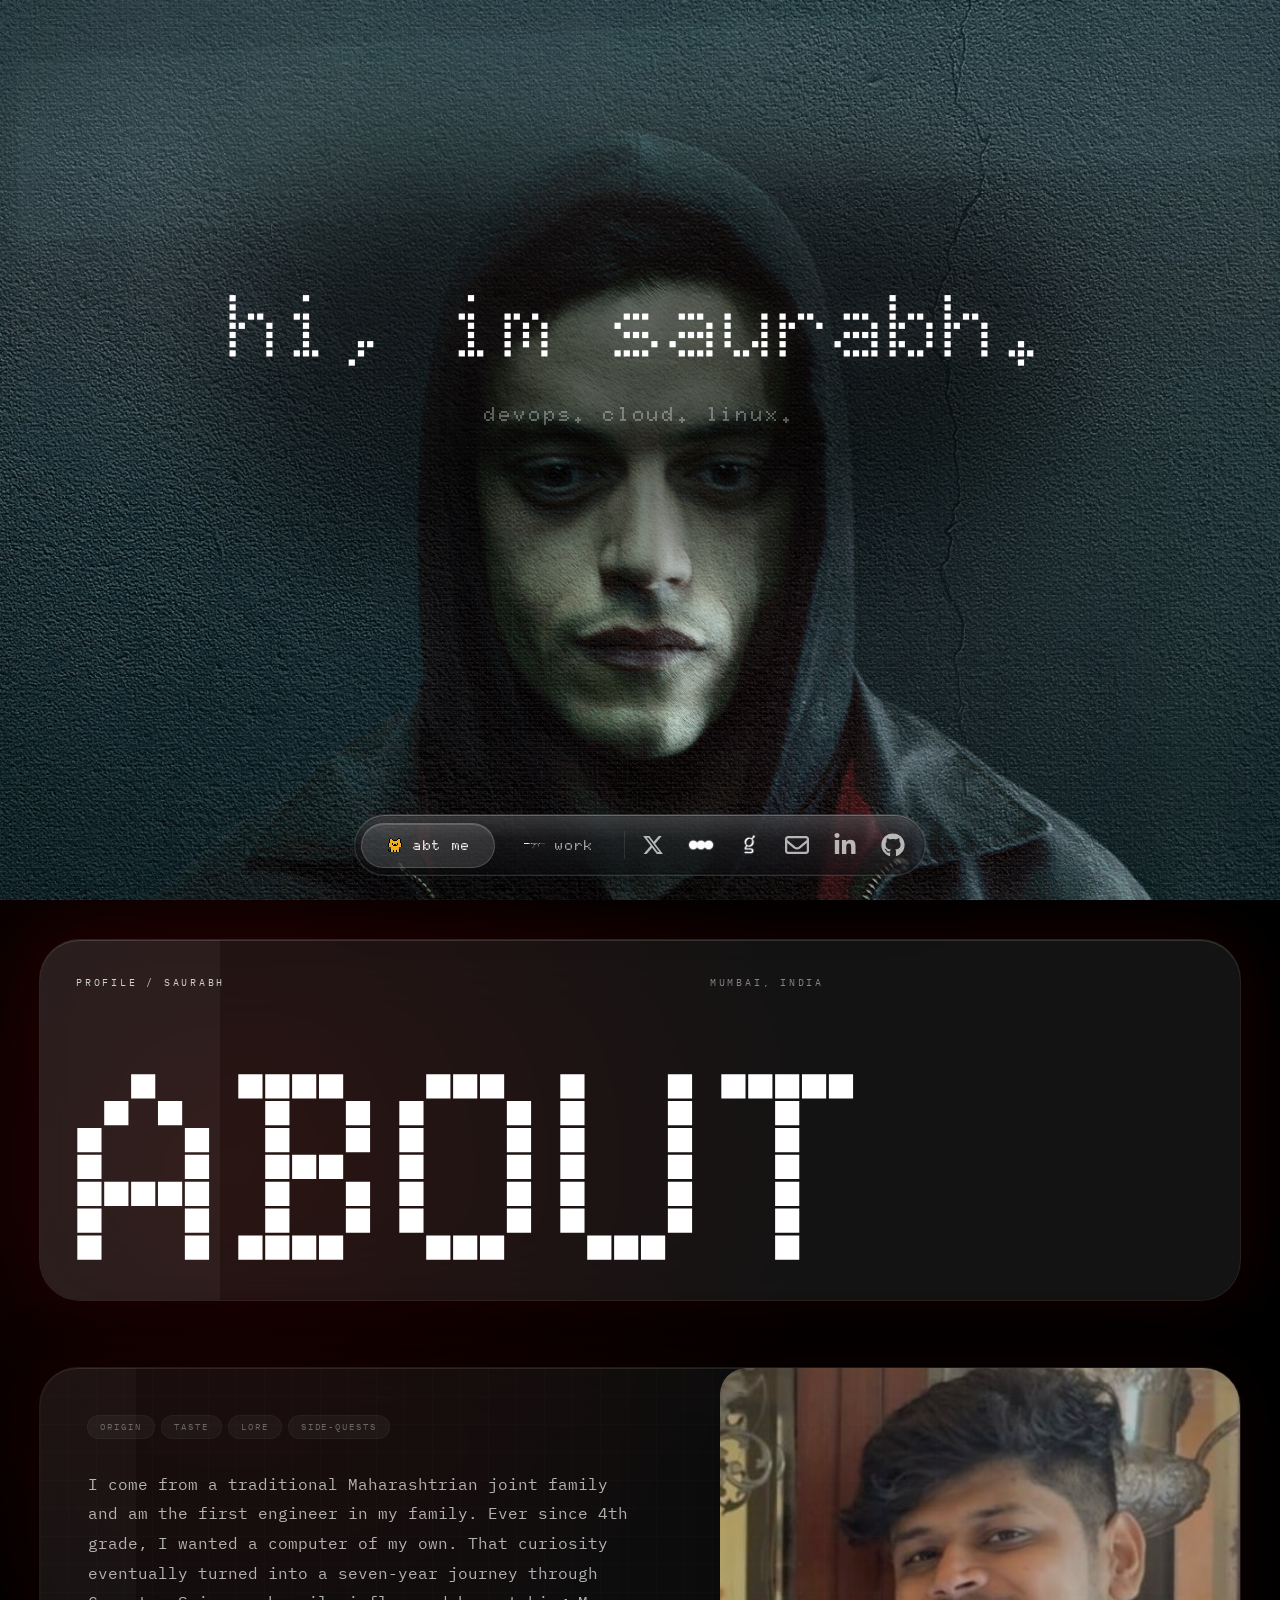
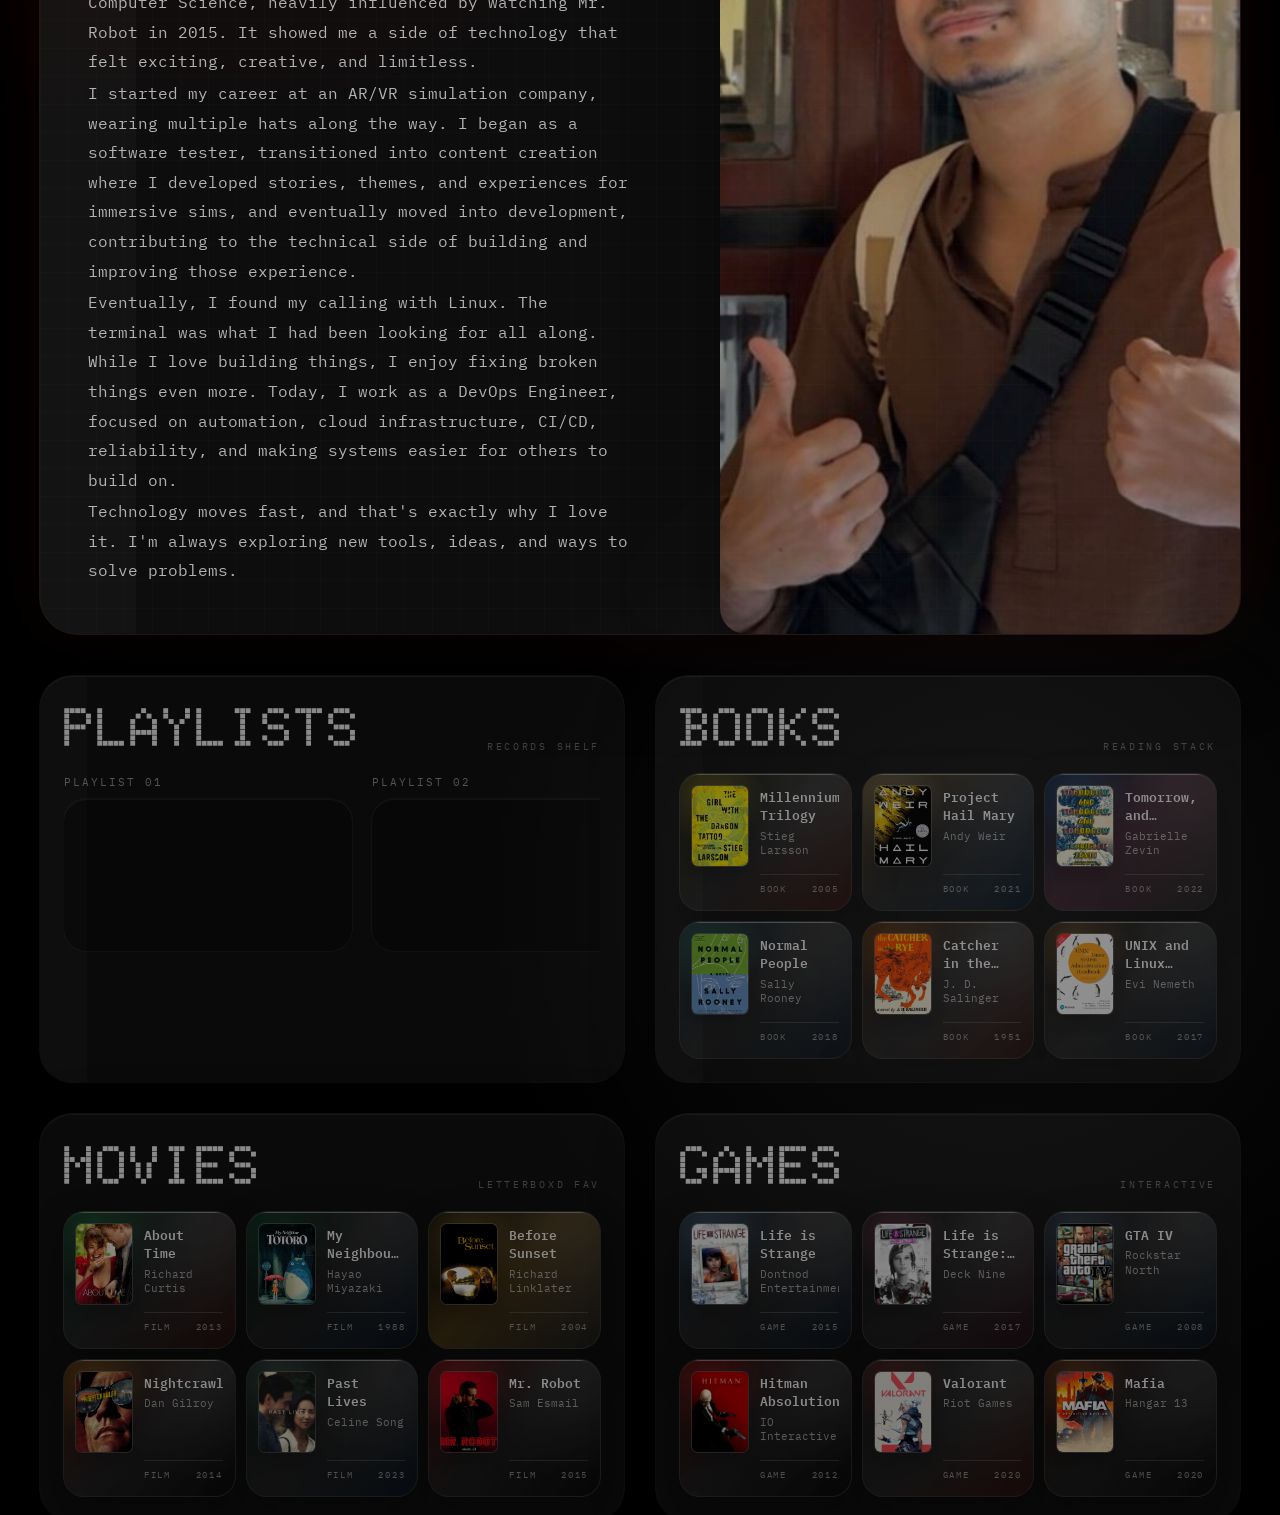
==== commit 6b8f0b6f: "small changes" ====
--- a/index.html
+++ b/index.html
@@ -1,5 +1,5 @@
 ﻿<!DOCTYPE html><html lang="en">
-<head><meta charSet="utf-8"/><meta name="viewport" content="width=device-width, initial-scale=1"/><title>Saurabh Jadhav</title><link rel="preconnect" href="https://fonts.googleapis.com/"/><link rel="preconnect" href="https://fonts.gstatic.com/" crossorigin="anonymous"/><link rel="stylesheet" href="https://fonts.googleapis.com/css2?family=Doto:wght@400..900&amp;family=IBM+Plex+Mono:wght@400;500;600&amp;family=Lora:wght@500;600;700&amp;family=Tektur:wght@500;600;700;800&amp;display=swap"/><link rel="icon" type="image/png" sizes="64x64" href="favicon.png"/><link rel="shortcut icon" href="favicon.ico"/><link rel="stylesheet" href="assets/tailwind-BLJyI5Uo.css"/></head><body><main class="bg-ink text-fog"><section id="hero" class="relative isolate min-h-[100svh] overflow-hidden"><div class="absolute inset-0"><img src="background.png" alt="" class="h-full w-full object-cover object-center will-change-transform" style="transform:scale(1.08)"/></div><div aria-hidden="true" class="pointer-events-none absolute inset-0 z-[1] bg-[url(&#x27;/background.png&#x27;)] bg-cover bg-center opacity-20 mix-blend-screen will-change-transform [clip-path:polygon(0_8%,100%_0,100%_18%,0_28%)]" style="opacity:0.12;transform:translateX(18px) translateY(-10px)"></div><div aria-hidden="true" class="pointer-events-none absolute inset-0 z-[2] mix-blend-screen motion-safe:animate-hero-static [background-image:repeating-linear-gradient(0deg,rgba(255,255,255,0.16)_0px,rgba(255,255,255,0.16)_1px,transparent_1px,transparent_4px),radial-gradient(circle_at_24%_18%,rgba(255,255,255,0.18),transparent_30%),radial-gradient(circle_at_72%_76%,rgba(211,23,10,0.22),transparent_34%)]" style="opacity:0.18"></div><div aria-hidden="true" class="pointer-events-none absolute inset-0 z-[3] [background-image:linear-gradient(rgba(255,255,255,0.16)_1px,transparent_1px),linear-gradient(90deg,rgba(255,255,255,0.16)_1px,transparent_1px)] [background-size:32px_32px]" style="opacity:0.08"></div><div aria-hidden="true" class="pointer-events-none absolute inset-0 z-[4] opacity-[0.09] motion-safe:animate-hero-static [background-image:radial-gradient(rgba(255,255,255,0.95)_0.7px,transparent_0.7px)] [background-size:5px_5px]"></div><div aria-hidden="true" class="pointer-events-none absolute inset-x-0 top-0 z-[5] h-1/2 bg-[linear-gradient(180deg,transparent,rgba(255,255,255,0.26),rgba(211,23,10,0.18),transparent)] mix-blend-screen blur-sm motion-safe:animate-scan-roll" style="opacity:0.18"></div><div aria-hidden="true" class="pointer-events-none absolute inset-x-[-18%] top-[-28%] z-[5] h-[42rem] rotate-[-9deg] bg-[linear-gradient(90deg,transparent,rgba(255,255,255,0.18),transparent)] blur-2xl" style="opacity:0.14;transform:translateX(-18%)"></div><div class="relative z-10 flex min-h-[100svh] items-center justify-center px-4 py-20 text-center sm:px-6"><div class="relative w-full max-w-5xl -translate-y-10 sm:-translate-y-20 lg:-translate-y-24"><div aria-hidden="true" class="absolute left-1/2 top-1/2 -z-10 h-72 w-[min(92vw,54rem)] -translate-x-1/2 -translate-y-1/2 rounded-full bg-black/58 blur-[78px] sm:h-[22rem] md:h-[26rem]"></div><div class="relative" style="filter:blur(0px);opacity:1;transform:none"><h1 class="font-doto text-[3.25rem] leading-[1.04] font-semibold tracking-normal text-white drop-shadow-[0_0_16px_rgba(255,255,255,0.16)] sm:text-[4.5rem] md:text-[5.75rem] lg:text-[7rem]"><span class=""><span class="" style="opacity:0.35;filter:blur(8px)">h</span><span class="" style="opacity:0.35;filter:blur(8px)">i</span><span class="" style="opacity:0.35;filter:blur(8px)">,</span><span class="" style="opacity:0.35;filter:blur(8px)"> </span><span class="" style="opacity:0.35;filter:blur(8px)">i</span><span class="" style="opacity:0.35;filter:blur(8px)">m</span><span class="" style="opacity:0.35;filter:blur(8px)"> </span><span class="" style="opacity:0.35;filter:blur(8px)">s</span><span class="" style="opacity:0.35;filter:blur(8px)">a</span><span class="" style="opacity:0.35;filter:blur(8px)">u</span><span class="" style="opacity:0.35;filter:blur(8px)">r</span><span class="" style="opacity:0.35;filter:blur(8px)">a</span><span class="" style="opacity:0.35;filter:blur(8px)">b</span><span class="" style="opacity:0.35;filter:blur(8px)">h</span><span class="" style="opacity:0.35;filter:blur(8px)">.</span></span></h1><p class="mt-5 font-doto text-[14px] font-medium tracking-[0.1em] text-white/90 sm:mt-6 sm:text-[19px] sm:tracking-[0.14em] md:text-[25px]"><span class=""><span class="" style="opacity:0.35;filter:blur(8px)">d</span><span class="" style="opacity:0.35;filter:blur(8px)">e</span><span class="" style="opacity:0.35;filter:blur(8px)">v</span><span class="" style="opacity:0.35;filter:blur(8px)">o</span><span class="" style="opacity:0.35;filter:blur(8px)">p</span><span class="" style="opacity:0.35;filter:blur(8px)">s</span><span class="" style="opacity:0.35;filter:blur(8px)">.</span><span class="" style="opacity:0.35;filter:blur(8px)"> </span><span class="" style="opacity:0.35;filter:blur(8px)">c</span><span class="" style="opacity:0.35;filter:blur(8px)">l</span><span class="" style="opacity:0.35;filter:blur(8px)">o</span><span class="" style="opacity:0.35;filter:blur(8px)">u</span><span class="" style="opacity:0.35;filter:blur(8px)">d</span><span class="" style="opacity:0.35;filter:blur(8px)">.</span><span class="" style="opacity:0.35;filter:blur(8px)"> </span><span class="" style="opacity:0.35;filter:blur(8px)">l</span><span class="" style="opacity:0.35;filter:blur(8px)">i</span><span class="" style="opacity:0.35;filter:blur(8px)">n</span><span class="" style="opacity:0.35;filter:blur(8px)">u</span><span class="" style="opacity:0.35;filter:blur(8px)">x</span><span class="" style="opacity:0.35;filter:blur(8px)">.</span><span class="" style="opacity:0.35;filter:blur(8px)"> </span></span></p></div></div></div></section><header class="pointer-events-none fixed inset-x-0 bottom-[calc(0.75rem+env(safe-area-inset-bottom))] z-30 flex w-full justify-center px-2 transition-transform duration-300 ease-out sm:bottom-6 sm:px-3 translate-y-0" data-site-nav="true"><div class="pointer-events-auto relative max-w-[calc(100vw-1rem)] overflow-hidden rounded-full border border-white/14 bg-[rgba(10,12,17,0.42)] p-1 shadow-nav-glass backdrop-blur-2xl sm:max-w-full sm:p-1.5"><span aria-hidden="true" class="pointer-events-none absolute inset-0 rounded-full bg-[linear-gradient(180deg,rgba(255,255,255,0.18),rgba(255,255,255,0.045)_42%,rgba(0,0,0,0.12))]"></span><span aria-hidden="true" class="pointer-events-none absolute inset-px rounded-full border border-black/18"></span><nav aria-label="Primary" class="relative flex max-w-full items-center justify-start gap-1 overflow-x-auto [-ms-overflow-style:none] [scrollbar-width:none] sm:justify-center sm:gap-1.5 sm:overflow-visible [&amp;::-webkit-scrollbar]:hidden"><div class="relative flex shrink-0 items-center justify-center gap-0.5 sm:gap-1"><a href="index.html#about" class="relative z-10 min-w-[4.65rem] shrink-0 rounded-full px-2.5 py-2.5 text-center font-doto text-[10px] font-black tracking-[0.06em] outline-none focus-visible:ring-1 focus-visible:ring-white/30 sm:min-w-[7rem] sm:px-6 sm:py-3 sm:text-[14px] sm:tracking-[0.12em] text-white" tabindex="0"><span class="absolute inset-0 -z-10 rounded-full border border-white/16 bg-white/12 shadow-[inset_0_1px_0_rgba(255,255,255,0.16),0_8px_24px_rgba(0,0,0,0.22)]"></span><span class="relative z-10 flex items-center justify-center gap-1.5 sm:gap-2"><img src="./assets/cat.png" alt="Pixel Heart" class="h-5 w-5 shrink-0 sm:h-5 sm:w-5 [image-rendering:pixelated]">abt me</span></a><a href="work.html" class="relative z-10 min-w-[4.65rem] shrink-0 rounded-full px-2.5 py-2.5 text-center font-doto text-[10px] font-black tracking-[0.06em] outline-none focus-visible:ring-1 focus-visible:ring-white/30 sm:min-w-[7rem] sm:px-6 sm:py-3 sm:text-[14px] sm:tracking-[0.12em] text-white/70" tabindex="0"><span class="relative z-10 flex items-center justify-center gap-1.5 sm:gap-2"><img src="./assets/pc.png" alt="" aria-hidden="true" class="h-6 w-6 shrink-0 sm:h-6 sm:w-6" style="image-rendering:pixelated"/>work</span></a></div><span aria-hidden="true" class="h-7 w-px shrink-0 bg-white/10"></span><div class="flex shrink-0 items-center gap-0.5 pr-0.5 sm:gap-1 sm:pr-1"><a aria-label="X" class="flex h-9 w-9 shrink-0 items-center justify-center rounded-full text-white/68 transition-colors duration-150 hover:text-white sm:h-11 sm:w-11" href="https://x.com/sauwurabh" rel="noreferrer" target="_blank"><svg stroke="currentColor" fill="currentColor" stroke-width="0" viewBox="0 0 512 512" class="h-5 w-5 sm:h-5.5 sm:w-5.5" height="1em" width="1em" xmlns="http://www.w3.org/2000/svg"><path d="M389.2 48h70.6L305.6 224.2 487 464H345L233.7 318.6 106.5 464H35.8L200.7 275.5 26.8 48H172.4L272.9 180.9 389.2 48zM364.4 421.8h39.1L151.1 88h-42L364.4 421.8z"></path></svg></a><a aria-label="Letterboxd" class="flex h-9 w-9 shrink-0 items-center justify-center rounded-full text-white/68 transition-colors duration-150 hover:text-white sm:h-11 sm:w-11" href="https://letterboxd.com/saurabhx/" rel="noreferrer" target="_blank"><img src="./assets/lb.png" alt="" class="h-6 w-6 object-contain sm:h-7 sm:w-7"/></a><a aria-label="Goodreads" class="flex h-9 w-9 shrink-0 items-center justify-center rounded-full text-white/68 transition-colors duration-150 hover:text-white sm:h-11 sm:w-11" href="https://www.goodreads.com/saurabhx" rel="noreferrer" target="_blank"><img src="./assets/gr.png" alt="" class="h-6 w-6 object-contain sm:h-7 sm:w-7"/></a><a aria-label="Mail" class="flex h-9 w-9 shrink-0 items-center justify-center rounded-full text-white/68 transition-colors duration-150 hover:text-white sm:h-11 sm:w-11" href="https://mail.google.com/mail/?view=cm&amp;fs=1&amp;to=saurabh9work%40gmail.com" rel="noreferrer" target="_blank"><svg stroke="currentColor" fill="currentColor" stroke-width="0" viewBox="0 0 512 512" class="h-5 w-5 sm:h-6 sm:w-6" height="1em" width="1em" xmlns="http://www.w3.org/2000/svg"><path d="M64 112c-8.8 0-16 7.2-16 16l0 22.1L220.5 291.7c20.7 17 50.4 17 71.1 0L464 150.1l0-22.1c0-8.8-7.2-16-16-16L64 112zM48 212.2L48 384c0 8.8 7.2 16 16 16l384 0c8.8 0 16-7.2 16-16l0-171.8L322 328.8c-38.4 31.5-93.7 31.5-132 0L48 212.2zM0 128C0 92.7 28.7 64 64 64l384 0c35.3 0 64 28.7 64 64l0 256c0 35.3-28.7 64-64 64L64 448c-35.3 0-64-28.7-64-64L0 128z"></path></svg></a><a aria-label="LinkedIn" class="flex h-9 w-9 shrink-0 items-center justify-center rounded-full text-white/68 transition-colors duration-150 hover:text-white sm:h-11 sm:w-11" href="https://www.linkedin.com/in/saurabh--jadhav/" rel="noreferrer" target="_blank"><svg stroke="currentColor" fill="currentColor" stroke-width="0" viewBox="0 0 448 512" class="h-5 w-5 sm:h-6 sm:w-6" height="1em" width="1em" xmlns="http://www.w3.org/2000/svg"><path d="M100.28 448H7.4V148.9h92.88zM53.79 108.1C24.09 108.1 0 83.5 0 53.8a53.79 53.79 0 0 1 107.58 0c0 29.7-24.1 54.3-53.79 54.3zM447.9 448h-92.68V302.4c0-34.7-.7-79.2-48.29-79.2-48.29 0-55.69 37.7-55.69 76.7V448h-92.78V148.9h89.08v40.8h1.3c12.4-23.5 42.69-48.3 87.88-48.3 94 0 111.28 61.9 111.28 142.3V448z"></path></svg></a><a aria-label="GitHub" class="flex h-9 w-9 shrink-0 items-center justify-center rounded-full text-white/68 transition-colors duration-150 hover:text-white sm:h-11 sm:w-11" href="https://github.com/saurabh-jadhav-09" rel="noreferrer" target="_blank"><svg stroke="currentColor" fill="currentColor" stroke-width="0" viewBox="0 0 496 512" class="h-5 w-5 sm:h-6 sm:w-6" height="1em" width="1em" xmlns="http://www.w3.org/2000/svg"><path d="M165.9 397.4c0 2-2.3 3.6-5.2 3.6-3.3.3-5.6-1.3-5.6-3.6 0-2 2.3-3.6 5.2-3.6 3-.3 5.6 1.3 5.6 3.6zm-31.1-4.5c-.7 2 1.3 4.3 4.3 4.9 2.6 1 5.6 0 6.2-2s-1.3-4.3-4.3-5.2c-2.6-.7-5.5.3-6.2 2.3zm44.2-1.7c-2.9.7-4.9 2.6-4.6 4.9.3 2 2.9 3.3 5.9 2.6 2.9-.7 4.9-2.6 4.6-4.6-.3-1.9-3-3.2-5.9-2.9zM244.8 8C106.1 8 0 113.3 0 252c0 110.9 69.8 205.8 169.5 239.2 12.8 2.3 17.3-5.6 17.3-12.1 0-6.2-.3-40.4-.3-61.4 0 0-70 15-84.7-29.8 0 0-11.4-29.1-27.8-36.6 0 0-22.9-15.7 1.6-15.4 0 0 24.9 2 38.6 25.8 21.9 38.6 58.6 27.5 72.9 20.9 2.3-16 8.8-27.1 16-33.7-55.9-6.2-112.3-14.3-112.3-110.5 0-27.5 7.6-41.3 23.6-58.9-2.6-6.5-11.1-33.3 2.6-67.9 20.9-6.5 69 27 69 27 20-5.6 41.5-8.5 62.8-8.5s42.8 2.9 62.8 8.5c0 0 48.1-33.6 69-27 13.7 34.7 5.2 61.4 2.6 67.9 16 17.7 25.8 31.5 25.8 58.9 0 96.5-58.9 104.2-114.8 110.5 9.2 7.9 17 22.9 17 46.4 0 33.7-.3 75.4-.3 83.6 0 6.5 4.6 14.4 17.3 12.1C428.2 457.8 496 362.9 496 252 496 113.3 383.5 8 244.8 8zM97.2 352.9c-1.3 1-1 3.3.7 5.2 1.6 1.6 3.9 2.3 5.2 1 1.3-1 1-3.3-.7-5.2-1.6-1.6-3.9-2.3-5.2-1zm-10.8-8.1c-.7 1.3.3 2.9 2.3 3.9 1.6 1 3.6.7 4.3-.7.7-1.3-.3-2.9-2.3-3.9-2-.6-3.6-.3-4.3.7zm32.4 35.6c-1.6 1.3-1 4.3 1.3 6.2 2.3 2.3 5.2 2.6 6.5 1 1.3-1.3.7-4.3-1.3-6.2-2.2-2.3-5.2-2.6-6.5-1zm-11.4-14.7c-1.6 1-1.6 3.6 0 5.9 1.6 2.3 4.3 3.3 5.6 2.3 1.6-1.3 1.6-3.9 0-6.2-1.4-2.3-4-3.3-5.6-2z"></path></svg></a></div></nav></div></header><section id="about" class="relative isolate min-h-screen-nav overflow-hidden bg-ink font-mono text-fog"><div aria-hidden="true" class="pointer-events-none absolute inset-0 -z-10 opacity-10 [background-image:radial-gradient(rgba(255,255,255,0.52)_0.62px,transparent_0.62px)] [background-size:6px_6px]"></div><div aria-hidden="true" class="pointer-events-none absolute inset-0 -z-20 bg-[radial-gradient(circle_at_18%_12%,rgba(211,23,10,0.12),transparent_28%),radial-gradient(circle_at_78%_72%,rgba(255,255,255,0.055),transparent_30%)]"></div><div aria-hidden="true" class="pointer-events-none absolute -right-32 top-1/3 -z-10 h-[30rem] w-[30rem] rounded-full bg-accent/16 blur-3xl" style="opacity:0.14;transform:translateY(44px)"></div><div class="mx-auto min-h-screen-nav w-full max-w-[1460px] px-4 py-6 pb-[calc(var(--site-nav-height)+2rem+env(safe-area-inset-bottom))] sm:px-8 sm:py-8 lg:px-10 lg:py-10 relative z-10 grid gap-8"><div><header class="relative isolate overflow-hidden rounded-[2rem] bg-white/[0.075] p-5 shadow-[0_30px_120px_rgba(0,0,0,0.42),0_0_74px_rgba(211,23,10,0.16),inset_0_1px_0_rgba(255,255,255,0.14)] ring-1 ring-white/12 backdrop-blur-2xl motion-safe:animate-glass-breathe sm:p-7 lg:rounded-[2.5rem] lg:p-9"><div aria-hidden="true" class="pointer-events-none absolute inset-y-0 -z-10 w-1/2 motion-safe:animate-glass-sheen left-[-35%] bg-white/[0.045] motion-safe:[animation-delay:-5.5s] motion-safe:[animation-duration:10.8s]"></div><div class="grid gap-2 font-mono text-[0.56rem] uppercase tracking-[0.18em] text-white/48 sm:grid-cols-3 sm:items-start sm:gap-3 sm:text-[0.62rem] sm:tracking-[0.28em]"><p class="text-white/78">profile / saurabh</p><p class="sm:text-right">mumbai, india</p></div><div class="pt-12 sm:pt-16 lg:pt-20"><h2 class="motion-safe:animate-work-reveal font-doto text-[clamp(4.2rem,21vw,19rem)] font-black uppercase leading-[0.72] tracking-section text-white [animation-delay:90ms] sm:text-[clamp(5.8rem,21vw,19rem)]">about</h2></div></header></div><main class="relative isolate min-w-0 w-full overflow-hidden rounded-[1.5rem] bg-white/[0.07] shadow-[0_24px_100px_rgba(0,0,0,0.42),0_0_64px_rgba(211,23,10,0.12),inset_0_1px_0_rgba(255,255,255,0.12)] ring-1 ring-white/12 backdrop-blur-2xl motion-safe:animate-glass-breathe motion-safe:[animation-delay:-2.8s] motion-safe:[animation-duration:12.2s] sm:rounded-[2rem] lg:rounded-[2.35rem]" style="opacity:0.76;transform:translateY(36px)"><div aria-hidden="true" class="pointer-events-none absolute inset-y-0 -z-10 w-1/2 motion-safe:animate-glass-sheen left-[-42%] bg-white/[0.035] motion-safe:[animation-delay:-3.9s] motion-safe:[animation-duration:12.4s]"></div><div aria-hidden="true" class="pointer-events-none absolute inset-0 z-10 opacity-[0.08] mix-blend-screen [background-image:linear-gradient(rgba(255,255,255,0.16)_1px,transparent_1px),linear-gradient(90deg,rgba(255,255,255,0.16)_1px,transparent_1px)] [background-size:28px_28px]"></div><div class="grid gap-6 lg:min-h-[44rem] lg:grid-cols-[minmax(0,1fr)_minmax(24rem,0.76fr)] lg:gap-8 xl:grid-cols-[minmax(0,0.96fr)_minmax(30rem,0.78fr)] xl:gap-10"><div class="flex min-w-0 flex-col justify-center p-4 sm:p-7 lg:p-9 xl:p-12"><div class="max-w-[54rem]"><div class="mb-8 flex flex-wrap gap-2 font-mono text-[0.56rem] uppercase tracking-[0.22em] text-white/46"><span class="rounded-full bg-white/[0.055] px-3 py-1 ring-1 ring-white/10">origin</span><span class="rounded-full bg-white/[0.055] px-3 py-1 ring-1 ring-white/10">taste</span><span class="rounded-full bg-white/[0.055] px-3 py-1 ring-1 ring-white/10">lore</span><span class="rounded-full bg-white/[0.055] px-3 py-1 ring-1 ring-white/10">side-quests</span></div><div class="max-w-[72ch] text-[0.92rem] leading-[1.85] text-white/90 sm:text-[1rem]"><div class="max-w-[74ch] space-y-0.5 lg:max-w-[78ch]">
+<head><meta charSet="utf-8"/><meta name="viewport" content="width=device-width, initial-scale=1"/><title>Saurabh Jadhav</title><link rel="preconnect" href="https://fonts.googleapis.com/"/><link rel="preconnect" href="https://fonts.gstatic.com/" crossorigin="anonymous"/><link rel="stylesheet" href="https://fonts.googleapis.com/css2?family=Doto:wght@400..900&amp;family=IBM+Plex+Mono:wght@400;500;600&amp;family=Lora:wght@500;600;700&amp;family=Tektur:wght@500;600;700;800&amp;display=swap"/><link rel="icon" type="image/png" sizes="64x64" href="favicon.png"/><link rel="shortcut icon" href="favicon.ico"/><link rel="stylesheet" href="assets/tailwind-BLJyI5Uo.css"/></head><body><main class="bg-ink text-fog"><section id="hero" class="relative isolate min-h-[100svh] overflow-hidden"><div class="absolute inset-0"><img src="background.png" alt="" class="h-full w-full object-cover object-center will-change-transform" style="transform:scale(1.08)"/></div><div aria-hidden="true" class="pointer-events-none absolute inset-0 z-[1] bg-[url(&#x27;/background.png&#x27;)] bg-cover bg-center opacity-20 mix-blend-screen will-change-transform [clip-path:polygon(0_8%,100%_0,100%_18%,0_28%)]" style="opacity:0.12;transform:translateX(18px) translateY(-10px)"></div><div aria-hidden="true" class="pointer-events-none absolute inset-0 z-[2] mix-blend-screen motion-safe:animate-hero-static [background-image:repeating-linear-gradient(0deg,rgba(255,255,255,0.16)_0px,rgba(255,255,255,0.16)_1px,transparent_1px,transparent_4px),radial-gradient(circle_at_24%_18%,rgba(255,255,255,0.18),transparent_30%),radial-gradient(circle_at_72%_76%,rgba(211,23,10,0.22),transparent_34%)]" style="opacity:0.18"></div><div aria-hidden="true" class="pointer-events-none absolute inset-0 z-[3] [background-image:linear-gradient(rgba(255,255,255,0.16)_1px,transparent_1px),linear-gradient(90deg,rgba(255,255,255,0.16)_1px,transparent_1px)] [background-size:32px_32px]" style="opacity:0.08"></div><div aria-hidden="true" class="pointer-events-none absolute inset-0 z-[4] opacity-[0.09] motion-safe:animate-hero-static [background-image:radial-gradient(rgba(255,255,255,0.95)_0.7px,transparent_0.7px)] [background-size:5px_5px]"></div><div aria-hidden="true" class="pointer-events-none absolute inset-x-0 top-0 z-[5] h-1/2 bg-[linear-gradient(180deg,transparent,rgba(255,255,255,0.26),rgba(211,23,10,0.18),transparent)] mix-blend-screen blur-sm motion-safe:animate-scan-roll" style="opacity:0.18"></div><div aria-hidden="true" class="pointer-events-none absolute inset-x-[-18%] top-[-28%] z-[5] h-[42rem] rotate-[-9deg] bg-[linear-gradient(90deg,transparent,rgba(255,255,255,0.18),transparent)] blur-2xl" style="opacity:0.14;transform:translateX(-18%)"></div><div class="relative z-10 flex min-h-[100svh] items-center justify-center px-4 py-20 text-center sm:px-6"><div class="relative w-full max-w-5xl -translate-y-10 sm:-translate-y-20 lg:-translate-y-24"><div aria-hidden="true" class="absolute left-1/2 top-1/2 -z-10 h-72 w-[min(92vw,54rem)] -translate-x-1/2 -translate-y-1/2 rounded-full bg-black/58 blur-[78px] sm:h-[22rem] md:h-[26rem]"></div><div class="relative" style="filter:blur(0px);opacity:1;transform:none"><h1 class="font-doto text-[2.75rem] leading-[1.04] font-semibold tracking-normal text-white drop-shadow-[0_0_16px_rgba(255,255,255,0.16)] sm:text-[3.5rem] md:text-[4.5rem] lg:text-[5.75rem]"><span class=""><span class="" style="opacity:0.35;filter:blur(8px)">h</span><span class="" style="opacity:0.35;filter:blur(8px)">i</span><span class="" style="opacity:0.35;filter:blur(8px)">,</span><span class="" style="opacity:0.35;filter:blur(8px)"> </span><span class="" style="opacity:0.35;filter:blur(8px)">i</span><span class="" style="opacity:0.35;filter:blur(8px)">m</span><span class="" style="opacity:0.35;filter:blur(8px)"> </span><span class="" style="opacity:0.35;filter:blur(8px)">s</span><span class="" style="opacity:0.35;filter:blur(8px)">a</span><span class="" style="opacity:0.35;filter:blur(8px)">u</span><span class="" style="opacity:0.35;filter:blur(8px)">r</span><span class="" style="opacity:0.35;filter:blur(8px)">a</span><span class="" style="opacity:0.35;filter:blur(8px)">b</span><span class="" style="opacity:0.35;filter:blur(8px)">h</span><span class="" style="opacity:0.35;filter:blur(8px)">.</span></span></h1><p class="mt-5 font-doto text-[12px] font-medium tracking-[0.1em] text-white/90 sm:mt-6 sm:text-[16px] sm:tracking-[0.14em] md:text-[20px]"><span class=""><span class="" style="opacity:0.35;filter:blur(8px)">d</span><span class="" style="opacity:0.35;filter:blur(8px)">e</span><span class="" style="opacity:0.35;filter:blur(8px)">v</span><span class="" style="opacity:0.35;filter:blur(8px)">o</span><span class="" style="opacity:0.35;filter:blur(8px)">p</span><span class="" style="opacity:0.35;filter:blur(8px)">s</span><span class="" style="opacity:0.35;filter:blur(8px)">.</span><span class="" style="opacity:0.35;filter:blur(8px)"> </span><span class="" style="opacity:0.35;filter:blur(8px)">c</span><span class="" style="opacity:0.35;filter:blur(8px)">l</span><span class="" style="opacity:0.35;filter:blur(8px)">o</span><span class="" style="opacity:0.35;filter:blur(8px)">u</span><span class="" style="opacity:0.35;filter:blur(8px)">d</span><span class="" style="opacity:0.35;filter:blur(8px)">.</span><span class="" style="opacity:0.35;filter:blur(8px)"> </span><span class="" style="opacity:0.35;filter:blur(8px)">l</span><span class="" style="opacity:0.35;filter:blur(8px)">i</span><span class="" style="opacity:0.35;filter:blur(8px)">n</span><span class="" style="opacity:0.35;filter:blur(8px)">u</span><span class="" style="opacity:0.35;filter:blur(8px)">x</span><span class="" style="opacity:0.35;filter:blur(8px)">.</span><span class="" style="opacity:0.35;filter:blur(8px)"> </span></span></p></div></div></div></section><header class="pointer-events-none fixed inset-x-0 bottom-[calc(0.75rem+env(safe-area-inset-bottom))] z-30 flex w-full justify-center px-2 transition-transform duration-300 ease-out sm:bottom-6 sm:px-3 translate-y-0" data-site-nav="true"><div class="pointer-events-auto relative max-w-[calc(100vw-1rem)] overflow-hidden rounded-full border border-white/14 bg-[rgba(10,12,17,0.42)] p-1 shadow-nav-glass backdrop-blur-2xl sm:max-w-full sm:p-1.5"><span aria-hidden="true" class="pointer-events-none absolute inset-0 rounded-full bg-[linear-gradient(180deg,rgba(255,255,255,0.18),rgba(255,255,255,0.045)_42%,rgba(0,0,0,0.12))]"></span><span aria-hidden="true" class="pointer-events-none absolute inset-px rounded-full border border-black/18"></span><nav aria-label="Primary" class="relative flex max-w-full items-center justify-start gap-1 overflow-x-auto [-ms-overflow-style:none] [scrollbar-width:none] sm:justify-center sm:gap-1.5 sm:overflow-visible [&amp;::-webkit-scrollbar]:hidden"><div class="relative flex shrink-0 items-center justify-center gap-0.5 sm:gap-1"><a href="index.html#about" class="relative z-10 min-w-[4.65rem] shrink-0 rounded-full px-2.5 py-2.5 text-center font-doto text-[10px] font-black tracking-[0.06em] outline-none focus-visible:ring-1 focus-visible:ring-white/30 sm:min-w-[7rem] sm:px-6 sm:py-3 sm:text-[14px] sm:tracking-[0.12em] text-white" tabindex="0"><span class="absolute inset-0 -z-10 rounded-full border border-white/16 bg-white/12 shadow-[inset_0_1px_0_rgba(255,255,255,0.16),0_8px_24px_rgba(0,0,0,0.22)]"></span><span class="relative z-10 flex items-center justify-center gap-1.5 sm:gap-2"><img src="./assets/cat.png" alt="Pixel Heart" class="h-5 w-5 shrink-0 sm:h-5 sm:w-5 [image-rendering:pixelated]">abt me</span></a><a href="work.html" class="relative z-10 min-w-[4.65rem] shrink-0 rounded-full px-2.5 py-2.5 text-center font-doto text-[10px] font-black tracking-[0.06em] outline-none focus-visible:ring-1 focus-visible:ring-white/30 sm:min-w-[7rem] sm:px-6 sm:py-3 sm:text-[14px] sm:tracking-[0.12em] text-white/70" tabindex="0"><span class="relative z-10 flex items-center justify-center gap-1.5 sm:gap-2"><img src="./assets/pc.png" alt="" aria-hidden="true" class="h-6 w-6 shrink-0 sm:h-6 sm:w-6" style="image-rendering:pixelated"/>work</span></a></div><span aria-hidden="true" class="h-7 w-px shrink-0 bg-white/10"></span><div class="flex shrink-0 items-center gap-0.5 pr-0.5 sm:gap-1 sm:pr-1"><a aria-label="X" class="flex h-9 w-9 shrink-0 items-center justify-center rounded-full text-white/68 transition-colors duration-150 hover:text-white sm:h-11 sm:w-11" href="https://x.com/sauwurabh" rel="noreferrer" target="_blank"><svg stroke="currentColor" fill="currentColor" stroke-width="0" viewBox="0 0 512 512" class="h-5 w-5 sm:h-5.5 sm:w-5.5" height="1em" width="1em" xmlns="http://www.w3.org/2000/svg"><path d="M389.2 48h70.6L305.6 224.2 487 464H345L233.7 318.6 106.5 464H35.8L200.7 275.5 26.8 48H172.4L272.9 180.9 389.2 48zM364.4 421.8h39.1L151.1 88h-42L364.4 421.8z"></path></svg></a><a aria-label="Letterboxd" class="flex h-9 w-9 shrink-0 items-center justify-center rounded-full text-white/68 transition-colors duration-150 hover:text-white sm:h-11 sm:w-11" href="https://letterboxd.com/saurabhx/" rel="noreferrer" target="_blank"><img src="./assets/lb.png" alt="" class="h-6 w-6 object-contain sm:h-7 sm:w-7"/></a><a aria-label="Goodreads" class="flex h-9 w-9 shrink-0 items-center justify-center rounded-full text-white/68 transition-colors duration-150 hover:text-white sm:h-11 sm:w-11" href="https://www.goodreads.com/saurabhx" rel="noreferrer" target="_blank"><img src="./assets/gr.png" alt="" class="h-6 w-6 object-contain sm:h-7 sm:w-7"/></a><a aria-label="Mail" class="flex h-9 w-9 shrink-0 items-center justify-center rounded-full text-white/68 transition-colors duration-150 hover:text-white sm:h-11 sm:w-11" href="https://mail.google.com/mail/?view=cm&amp;fs=1&amp;to=saurabh9work%40gmail.com" rel="noreferrer" target="_blank"><svg stroke="currentColor" fill="currentColor" stroke-width="0" viewBox="0 0 512 512" class="h-5 w-5 sm:h-6 sm:w-6" height="1em" width="1em" xmlns="http://www.w3.org/2000/svg"><path d="M64 112c-8.8 0-16 7.2-16 16l0 22.1L220.5 291.7c20.7 17 50.4 17 71.1 0L464 150.1l0-22.1c0-8.8-7.2-16-16-16L64 112zM48 212.2L48 384c0 8.8 7.2 16 16 16l384 0c8.8 0 16-7.2 16-16l0-171.8L322 328.8c-38.4 31.5-93.7 31.5-132 0L48 212.2zM0 128C0 92.7 28.7 64 64 64l384 0c35.3 0 64 28.7 64 64l0 256c0 35.3-28.7 64-64 64L64 448c-35.3 0-64-28.7-64-64L0 128z"></path></svg></a><a aria-label="LinkedIn" class="flex h-9 w-9 shrink-0 items-center justify-center rounded-full text-white/68 transition-colors duration-150 hover:text-white sm:h-11 sm:w-11" href="https://www.linkedin.com/in/saurabh--jadhav/" rel="noreferrer" target="_blank"><svg stroke="currentColor" fill="currentColor" stroke-width="0" viewBox="0 0 448 512" class="h-5 w-5 sm:h-6 sm:w-6" height="1em" width="1em" xmlns="http://www.w3.org/2000/svg"><path d="M100.28 448H7.4V148.9h92.88zM53.79 108.1C24.09 108.1 0 83.5 0 53.8a53.79 53.79 0 0 1 107.58 0c0 29.7-24.1 54.3-53.79 54.3zM447.9 448h-92.68V302.4c0-34.7-.7-79.2-48.29-79.2-48.29 0-55.69 37.7-55.69 76.7V448h-92.78V148.9h89.08v40.8h1.3c12.4-23.5 42.69-48.3 87.88-48.3 94 0 111.28 61.9 111.28 142.3V448z"></path></svg></a><a aria-label="GitHub" class="flex h-9 w-9 shrink-0 items-center justify-center rounded-full text-white/68 transition-colors duration-150 hover:text-white sm:h-11 sm:w-11" href="https://github.com/saurabh-jadhav-09" rel="noreferrer" target="_blank"><svg stroke="currentColor" fill="currentColor" stroke-width="0" viewBox="0 0 496 512" class="h-5 w-5 sm:h-6 sm:w-6" height="1em" width="1em" xmlns="http://www.w3.org/2000/svg"><path d="M165.9 397.4c0 2-2.3 3.6-5.2 3.6-3.3.3-5.6-1.3-5.6-3.6 0-2 2.3-3.6 5.2-3.6 3-.3 5.6 1.3 5.6 3.6zm-31.1-4.5c-.7 2 1.3 4.3 4.3 4.9 2.6 1 5.6 0 6.2-2s-1.3-4.3-4.3-5.2c-2.6-.7-5.5.3-6.2 2.3zm44.2-1.7c-2.9.7-4.9 2.6-4.6 4.9.3 2 2.9 3.3 5.9 2.6 2.9-.7 4.9-2.6 4.6-4.6-.3-1.9-3-3.2-5.9-2.9zM244.8 8C106.1 8 0 113.3 0 252c0 110.9 69.8 205.8 169.5 239.2 12.8 2.3 17.3-5.6 17.3-12.1 0-6.2-.3-40.4-.3-61.4 0 0-70 15-84.7-29.8 0 0-11.4-29.1-27.8-36.6 0 0-22.9-15.7 1.6-15.4 0 0 24.9 2 38.6 25.8 21.9 38.6 58.6 27.5 72.9 20.9 2.3-16 8.8-27.1 16-33.7-55.9-6.2-112.3-14.3-112.3-110.5 0-27.5 7.6-41.3 23.6-58.9-2.6-6.5-11.1-33.3 2.6-67.9 20.9-6.5 69 27 69 27 20-5.6 41.5-8.5 62.8-8.5s42.8 2.9 62.8 8.5c0 0 48.1-33.6 69-27 13.7 34.7 5.2 61.4 2.6 67.9 16 17.7 25.8 31.5 25.8 58.9 0 96.5-58.9 104.2-114.8 110.5 9.2 7.9 17 22.9 17 46.4 0 33.7-.3 75.4-.3 83.6 0 6.5 4.6 14.4 17.3 12.1C428.2 457.8 496 362.9 496 252 496 113.3 383.5 8 244.8 8zM97.2 352.9c-1.3 1-1 3.3.7 5.2 1.6 1.6 3.9 2.3 5.2 1 1.3-1 1-3.3-.7-5.2-1.6-1.6-3.9-2.3-5.2-1zm-10.8-8.1c-.7 1.3.3 2.9 2.3 3.9 1.6 1 3.6.7 4.3-.7.7-1.3-.3-2.9-2.3-3.9-2-.6-3.6-.3-4.3.7zm32.4 35.6c-1.6 1.3-1 4.3 1.3 6.2 2.3 2.3 5.2 2.6 6.5 1 1.3-1.3.7-4.3-1.3-6.2-2.2-2.3-5.2-2.6-6.5-1zm-11.4-14.7c-1.6 1-1.6 3.6 0 5.9 1.6 2.3 4.3 3.3 5.6 2.3 1.6-1.3 1.6-3.9 0-6.2-1.4-2.3-4-3.3-5.6-2z"></path></svg></a></div></nav></div></header><section id="about" class="relative isolate min-h-screen-nav overflow-hidden bg-ink font-mono text-fog"><div aria-hidden="true" class="pointer-events-none absolute inset-0 -z-10 opacity-10 [background-image:radial-gradient(rgba(255,255,255,0.52)_0.62px,transparent_0.62px)] [background-size:6px_6px]"></div><div aria-hidden="true" class="pointer-events-none absolute inset-0 -z-20 bg-[radial-gradient(circle_at_18%_12%,rgba(211,23,10,0.12),transparent_28%),radial-gradient(circle_at_78%_72%,rgba(255,255,255,0.055),transparent_30%)]"></div><div aria-hidden="true" class="pointer-events-none absolute -right-32 top-1/3 -z-10 h-[30rem] w-[30rem] rounded-full bg-accent/16 blur-3xl" style="opacity:0.14;transform:translateY(44px)"></div><div class="mx-auto min-h-screen-nav w-full max-w-[1460px] px-4 py-6 pb-[calc(var(--site-nav-height)+2rem+env(safe-area-inset-bottom))] sm:px-8 sm:py-8 lg:px-10 lg:py-10 relative z-10 grid gap-8"><div><header class="relative isolate overflow-hidden rounded-[2rem] bg-white/[0.075] p-5 shadow-[0_30px_120px_rgba(0,0,0,0.42),0_0_74px_rgba(211,23,10,0.16),inset_0_1px_0_rgba(255,255,255,0.14)] ring-1 ring-white/12 backdrop-blur-2xl motion-safe:animate-glass-breathe sm:p-7 lg:rounded-[2.5rem] lg:p-9"><div aria-hidden="true" class="pointer-events-none absolute inset-y-0 -z-10 w-1/2 motion-safe:animate-glass-sheen left-[-35%] bg-white/[0.045] motion-safe:[animation-delay:-5.5s] motion-safe:[animation-duration:10.8s]"></div><div class="grid gap-2 font-mono text-[0.56rem] uppercase tracking-[0.18em] text-white/48 sm:grid-cols-3 sm:items-start sm:gap-3 sm:text-[0.62rem] sm:tracking-[0.28em]"><p class="text-white/78">profile / saurabh</p><p class="sm:text-right">mumbai, india</p></div><div class="pt-12 sm:pt-16 lg:pt-20"><h2 class="motion-safe:animate-work-reveal font-doto text-[clamp(4.2rem,21vw,19rem)] font-black uppercase leading-[0.72] tracking-section text-white [animation-delay:90ms] sm:text-[clamp(5.8rem,21vw,19rem)]">about</h2></div></header></div><main class="relative isolate min-w-0 w-full overflow-hidden rounded-[1.5rem] bg-white/[0.07] shadow-[0_24px_100px_rgba(0,0,0,0.42),0_0_64px_rgba(211,23,10,0.12),inset_0_1px_0_rgba(255,255,255,0.12)] ring-1 ring-white/12 backdrop-blur-2xl motion-safe:animate-glass-breathe motion-safe:[animation-delay:-2.8s] motion-safe:[animation-duration:12.2s] sm:rounded-[2rem] lg:rounded-[2.35rem]" style="opacity:0.76;transform:translateY(36px)"><div aria-hidden="true" class="pointer-events-none absolute inset-y-0 -z-10 w-1/2 motion-safe:animate-glass-sheen left-[-42%] bg-white/[0.035] motion-safe:[animation-delay:-3.9s] motion-safe:[animation-duration:12.4s]"></div><div aria-hidden="true" class="pointer-events-none absolute inset-0 z-10 opacity-[0.08] mix-blend-screen [background-image:linear-gradient(rgba(255,255,255,0.16)_1px,transparent_1px),linear-gradient(90deg,rgba(255,255,255,0.16)_1px,transparent_1px)] [background-size:28px_28px]"></div><div class="grid gap-6 lg:min-h-[44rem] lg:grid-cols-[minmax(0,1fr)_minmax(24rem,0.76fr)] lg:gap-8 xl:grid-cols-[minmax(0,0.96fr)_minmax(30rem,0.78fr)] xl:gap-10"><div class="flex min-w-0 flex-col justify-center p-4 sm:p-7 lg:p-9 xl:p-12"><div class="max-w-[54rem]"><div class="mb-8 flex flex-wrap gap-2 font-mono text-[0.56rem] uppercase tracking-[0.22em] text-white/46"><span class="rounded-full bg-white/[0.055] px-3 py-1 ring-1 ring-white/10">origin</span><span class="rounded-full bg-white/[0.055] px-3 py-1 ring-1 ring-white/10">taste</span><span class="rounded-full bg-white/[0.055] px-3 py-1 ring-1 ring-white/10">lore</span><span class="rounded-full bg-white/[0.055] px-3 py-1 ring-1 ring-white/10">side-quests</span></div><div class="max-w-[72ch] text-[0.92rem] leading-[1.85] text-white/90 sm:text-[1rem]"><div class="max-w-[74ch] space-y-0.5 lg:max-w-[78ch]">
   
   
   <p class="text-white/92">I come from a traditional Maharashtrian joint family and am the first engineer in my family. Ever since 4th grade, I wanted a computer of my own. That curiosity eventually turned into a seven-year journey through Computer Science, heavily influenced by watching Mr. Robot in 2015. It showed me a side of technology that felt exciting, creative, and limitless.</p>
